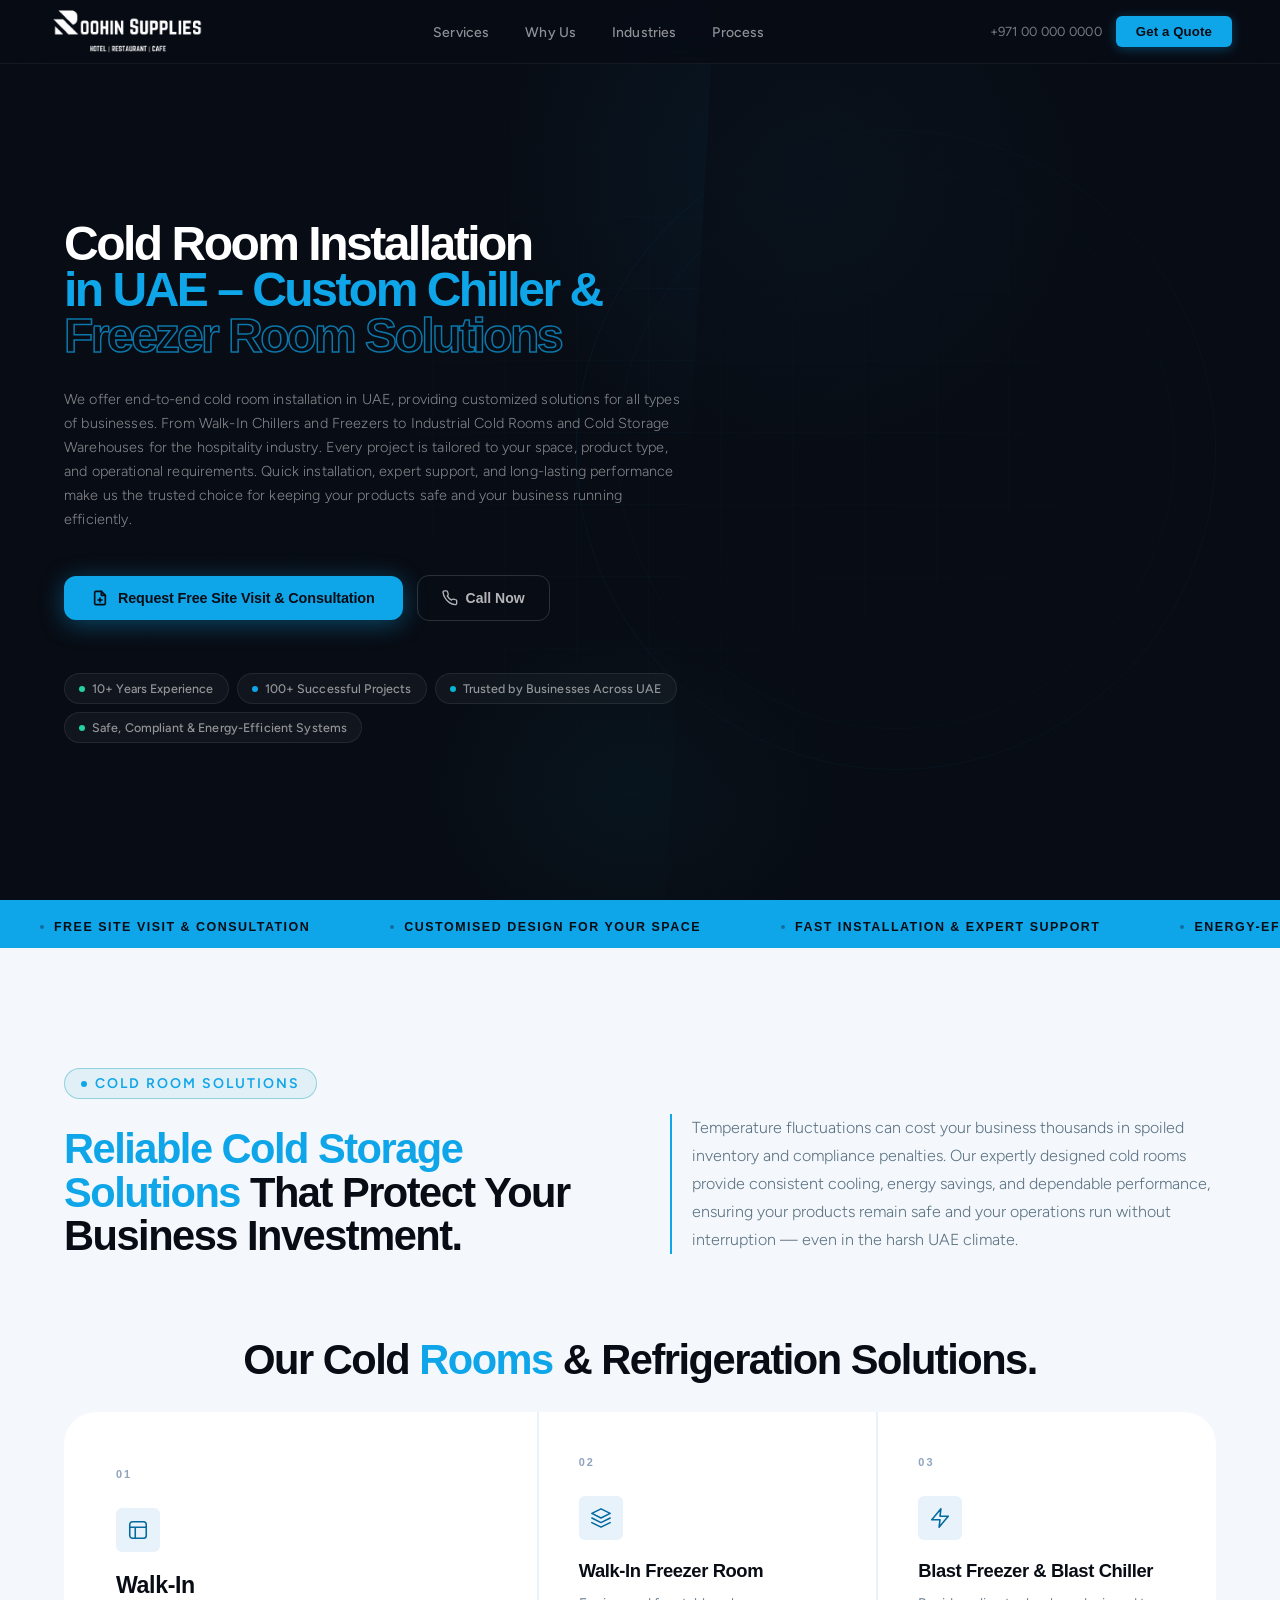
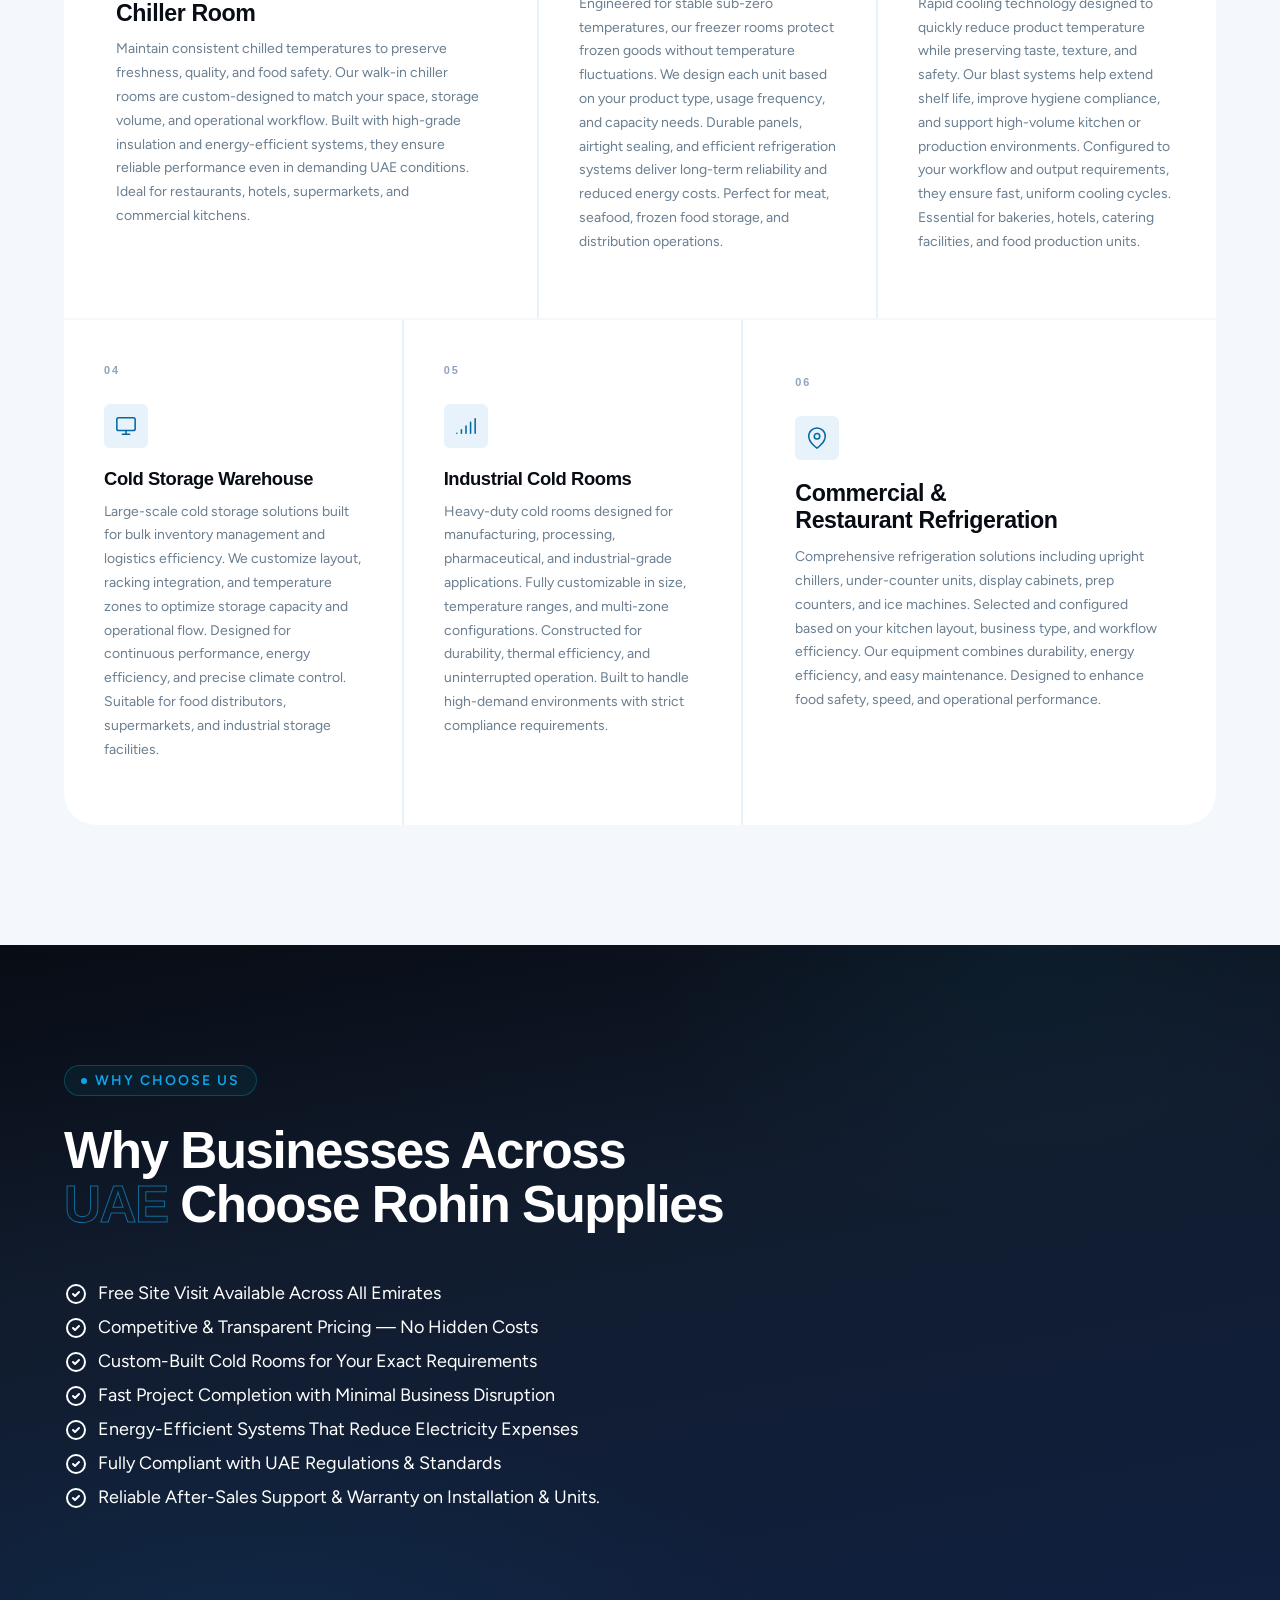
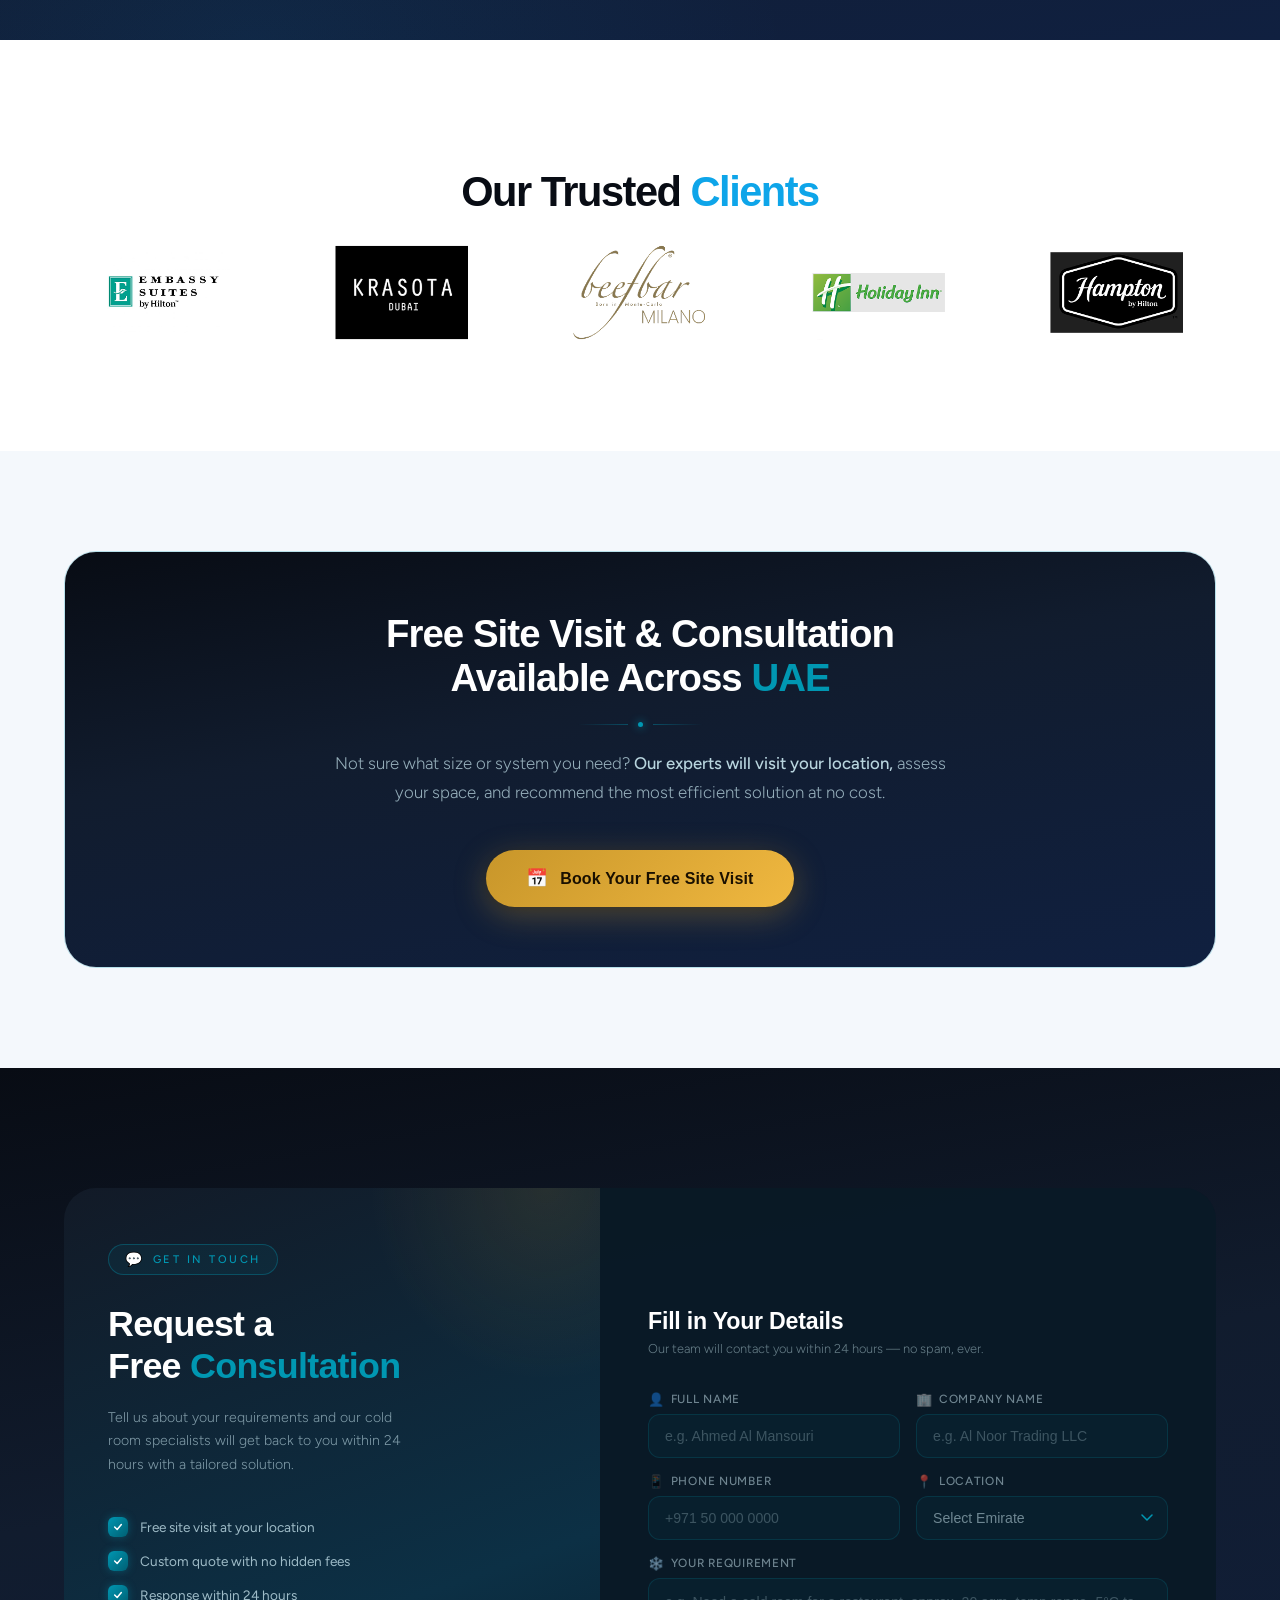
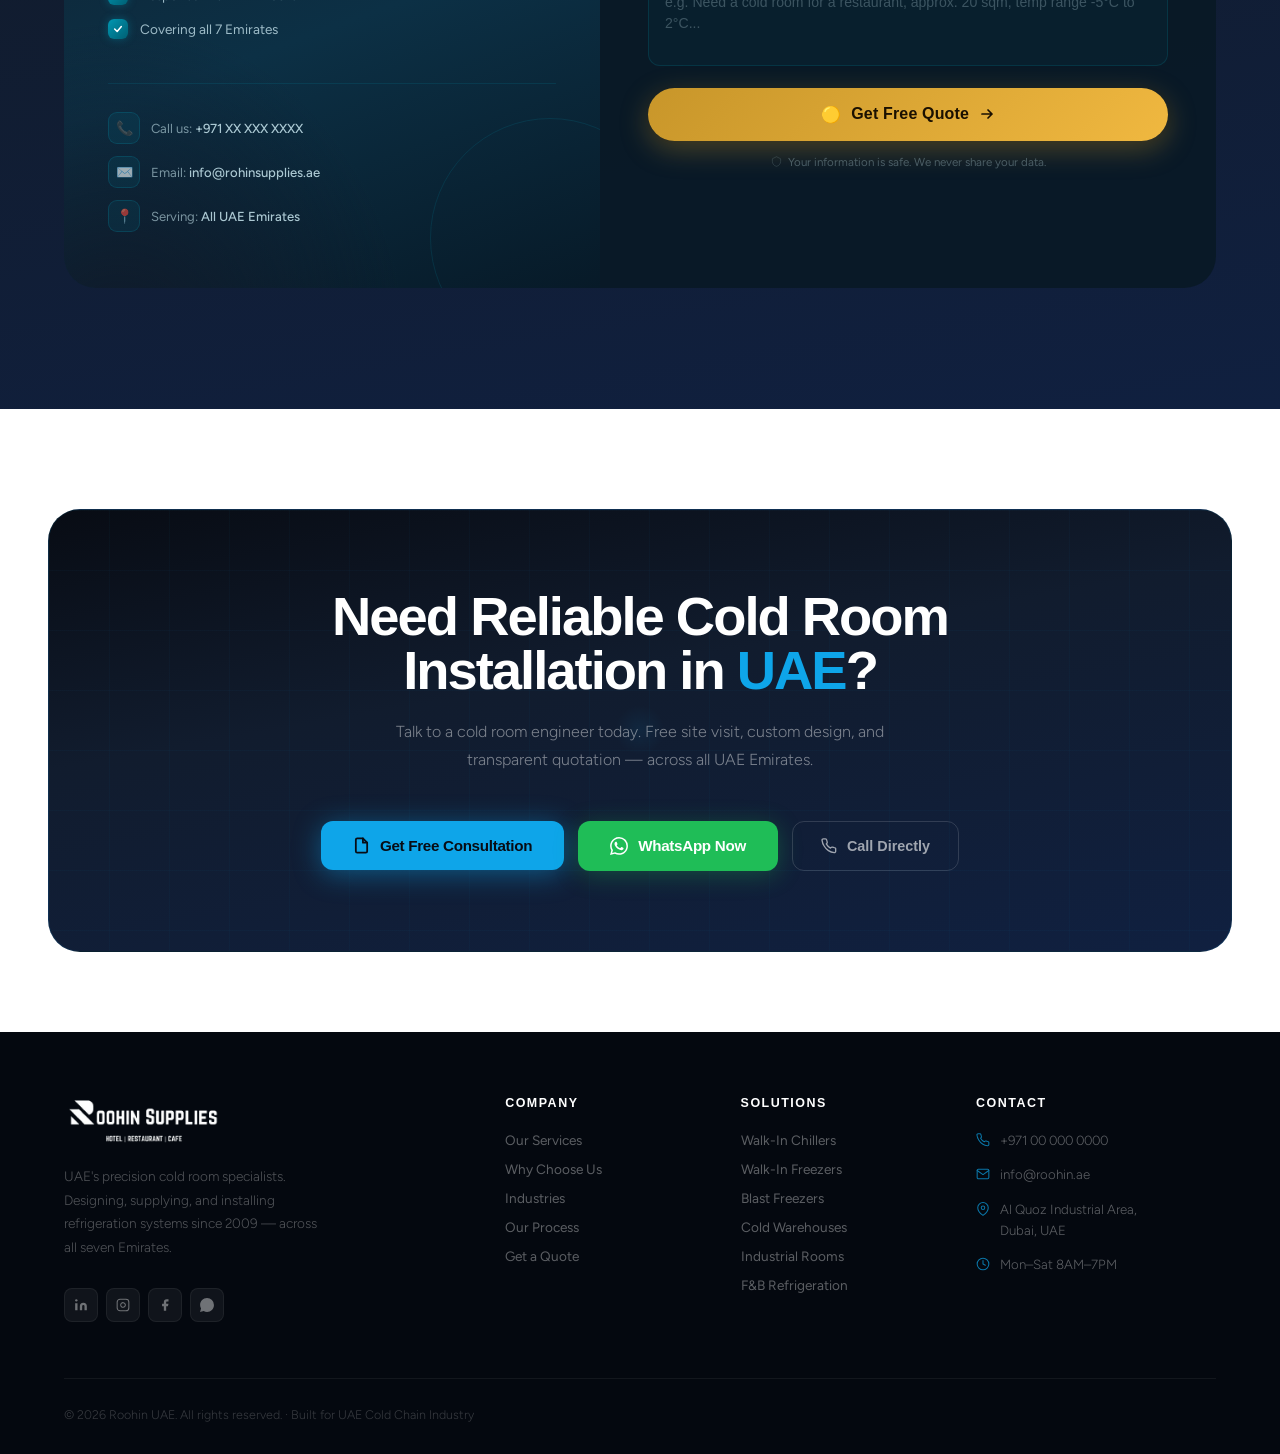
==== coldroom-premium.html @ ea712b4a "first commit" ====
<!DOCTYPE html>
<html lang="en">
<head>
<meta charset="UTF-8">
<meta name="viewport" content="width=device-width, initial-scale=1.0">
<title>Roohin — Cold Room Installation UAE</title>
<link rel="preconnect" href="https://fonts.googleapis.com">
<link rel="preconnect" href="https://fonts.gstatic.com" crossorigin>
<link href="https://fonts.googleapis.com/css2?family=Cabinet+Grotesk:wght@400;500;700;800;900&family=Figtree:ital,wght@0,300;0,400;0,500;0,600;1,300&display=swap" rel="stylesheet">
<!-- swiper -->
<link rel="stylesheet" href="https://cdn.jsdelivr.net/npm/swiper@11/swiper-bundle.min.css"/>
<link rel="stylesheet" href="style.css">
</head>
<body>

<!-- ═══════ NAV ═══════ -->
<nav class="nav">
  <a href="#" class="nav-logo">
    <img src="logo.png" alt="">
  </a>
  <ul class="nav-links">
    <li><a href="#services">Services</a></li>
    <li><a href="#why">Why Us</a></li>
    <li><a href="#industries">Industries</a></li>
    <li><a href="#process">Process</a></li>
  </ul>
  <div class="nav-right">
    <a href="tel:+971000000000" class="nav-tel">+971 00 000 0000</a>
    <a href="#cta" class="nav-btn">Get a Quote</a>
  </div>
</nav>

<!-- ═══════ HERO ═══════ -->
<section class="hero" id="home">
  <div class="hero-bg">
    <div class="hero-bg-grid"></div>
    <div class="hero-bg-glow1"></div>
    <div class="hero-bg-glow2"></div>
    <div class="hero-bg-ring"></div>
  </div>

  <!-- Diagonal image slice -->
  <div class="hero-slice">
    <img src="https://images.unsplash.com/photo-1586528116311-ad8dd3c8310d?w=1200&q=90&fit=crop" alt="Cold Room Interior">
  </div>

  <div class="hero-content">
    <div class="hero-left">

      <h1 class="hero-h1">
       Cold Room Installation <br>
        <span class="line-frost">in UAE – Custom Chiller & </span><br>
        <span class="line-accent">Freezer Room Solutions</span>
      </h1>

      <p class="hero-sub">We offer end-to-end cold room installation in UAE, providing customized solutions for all types of businesses. From Walk-In Chillers and Freezers to Industrial Cold Rooms and Cold Storage Warehouses for the hospitality industry. Every project is tailored to your space, product type, and operational requirements. Quick installation, expert support, and long-lasting performance make us the trusted choice for keeping your products safe and your business running efficiently.</p>

      <div class="hero-ctas">
        <a href="#cta" class="cta-primary">
          <svg viewBox="0 0 24 24" fill="none" stroke="currentColor" stroke-width="2.5" stroke-linecap="round" stroke-linejoin="round"><path d="M14 2H6a2 2 0 0 0-2 2v16a2 2 0 0 0 2 2h12a2 2 0 0 0 2-2V8z"/><polyline points="14 2 14 8 20 8"/><line x1="12" y1="18" x2="12" y2="12"/><line x1="9" y1="15" x2="15" y2="15"/></svg>
          Request Free Site Visit & Consultation
        </a>
        <a href="tel:+971000000000" class="cta-ghost">
          <svg viewBox="0 0 24 24" fill="none" stroke="currentColor" stroke-width="2" stroke-linecap="round" stroke-linejoin="round"><path d="M22 16.92v3a2 2 0 0 1-2.18 2 19.79 19.79 0 0 1-8.63-3.07A19.5 19.5 0 0 1 4.69 12 19.79 19.79 0 0 1 1.6 3.48 2 2 0 0 1 3.55 1.28h3a2 2 0 0 1 2 1.72 12.84 12.84 0 0 0 .7 2.81 2 2 0 0 1-.45 2.11L7.91 8.8a16 16 0 0 0 6.29 6.29l.88-.88a2 2 0 0 1 2.11-.45 12.84 12.84 0 0 0 2.81.7A2 2 0 0 1 22 16.92z"/></svg>
          Call Now
        </a>
      </div>

      <div class="hero-trust">
        <div class="trust-pill"><div class="trust-dot"></div>10+ Years Experience</div>
        <div class="trust-pill"><div class="trust-dot"></div>100+ Successful Projects</div>
        <div class="trust-pill"><div class="trust-dot"></div>Trusted by Businesses Across UAE</div>
        <div class="trust-pill"><div class="trust-dot"></div>Safe, Compliant & Energy-Efficient Systems</div>
      </div>
    </div>
  </div>

</section>

<!-- ═══════ MARQUEE ═══════ -->
<div class="band">
  <div class="band-track">
    <div class="band-item"><span class="band-sep"></span>Free Site Visit & Consultation</div>
    <div class="band-item"><span class="band-sep"></span>Customised Design for Your Space</div>
    <div class="band-item"><span class="band-sep"></span>Fast Installation & Expert Support</div>
    <div class="band-item"><span class="band-sep"></span>Energy-Efficient & UAE Compliant</div>
    <div class="band-item"><span class="band-sep"></span>After Sales Support</div>
    <div class="band-item"><span class="band-sep"></span>UAE Compliant</div>
    <div class="band-item"><span class="band-sep"></span>Dubai Municipality Approved</div>
    <div class="band-item"><span class="band-sep"></span>Walk-In Chiller Rooms</div>
    <div class="band-item"><span class="band-sep"></span>Blast Freezers</div>
    <div class="band-item"><span class="band-sep"></span>Cold Storage Warehouses</div>
    <div class="band-item"><span class="band-sep"></span>Industrial Cold Rooms</div>
    <div class="band-item"><span class="band-sep"></span>Restaurant Refrigeration</div>
  </div>
</div>

<!-- ═══════ SERVICES ═══════ -->
<section class="services-section section" id="services">
  <div class="container">
    <div class="services-header reveal">
      <div class="services-header-left">
        <div class="eyebrow"><div class="eyebrow-dot"></div><span class="eyebrow-text">Cold Room Solutions</span></div>
        <h2 class="services-h2"><span>Reliable Cold Storage<br>Solutions </span>That Protect Your Business Investment.</h2>
      </div>
      <div class="services-header-right">
        <p>Temperature fluctuations can cost your business thousands in spoiled inventory and compliance penalties. Our expertly designed cold rooms provide consistent cooling, energy savings, and dependable performance, ensuring your products remain safe and your operations run without interruption — even in the harsh UAE climate.</p>
      </div>
    </div>

    <!-- Featured row: large + two normal -->
    <h2 class="services-h2 text-center service-section-head"> Our Cold <span>Rooms</span> & Refrigeration Solutions.</h2>
    <div class="services-featured reveal">

      <div class="svc-block large">
        <span class="svc-number">01</span>
        <div class="svc-icon">
          <svg viewBox="0 0 24 24" fill="none" stroke="currentColor" stroke-width="1.7" stroke-linecap="round" stroke-linejoin="round"><rect x="3" y="3" width="18" height="18" rx="3"/><path d="M3 9h18M9 21V9"/></svg>
        </div>
        <h3 class="svc-h3">Walk-In<br>Chiller Room</h3>
        <p class="svc-p">Maintain consistent chilled temperatures to preserve freshness, quality, and food safety. Our walk-in chiller rooms are custom-designed to match your space, storage volume, and operational workflow. Built with high-grade insulation and energy-efficient systems, they ensure reliable performance even in demanding UAE conditions. Ideal for restaurants, hotels, supermarkets, and commercial kitchens.</p>
      </div>

      <div class="svc-block">
        <span class="svc-number">02</span>
        <div class="svc-icon">
          <svg viewBox="0 0 24 24" fill="none" stroke="currentColor" stroke-width="1.7" stroke-linecap="round" stroke-linejoin="round"><path d="M12 2L2 7l10 5 10-5-10-5zM2 17l10 5 10-5M2 12l10 5 10-5"/></svg>
        </div>
        <h3 class="svc-h3">Walk-In Freezer Room</h3>
        <p class="svc-p">Engineered for stable sub-zero temperatures, our freezer rooms protect frozen goods without temperature fluctuations. We design each unit based on your product type, usage frequency, and capacity needs. Durable panels, airtight sealing, and efficient refrigeration systems deliver long-term reliability and reduced energy costs. Perfect for meat, seafood, frozen food storage, and distribution operations.</p>
      </div>

      <div class="svc-block">
        <span class="svc-number">03</span>
        <div class="svc-icon">
          <svg viewBox="0 0 24 24" fill="none" stroke="currentColor" stroke-width="1.7" stroke-linecap="round" stroke-linejoin="round"><path d="M13 2L3 14h9l-1 8 10-12h-9l1-8z"/></svg>
        </div>
        <h3 class="svc-h3">Blast Freezer & Blast Chiller</h3>
        <p class="svc-p">Rapid cooling technology designed to quickly reduce product temperature while preserving taste, texture, and safety. Our blast systems help extend shelf life, improve hygiene compliance, and support high-volume kitchen or production environments. Configured to your workflow and output requirements, they ensure fast, uniform cooling cycles. Essential for bakeries, hotels, catering facilities, and food production units.</p>
      </div>
    </div>

    <!-- Secondary row: two normal + large -->
    <div class="services-secondary reveal reveal-delay-1">

      <div class="svc-block">
        <span class="svc-number">04</span>
        <div class="svc-icon">
          <svg viewBox="0 0 24 24" fill="none" stroke="currentColor" stroke-width="1.7" stroke-linecap="round" stroke-linejoin="round"><rect x="2" y="3" width="20" height="14" rx="2"/><path d="M8 21h8M12 17v4"/></svg>
        </div>
        <h3 class="svc-h3">Cold Storage Warehouse</h3>
        <p class="svc-p">Large-scale cold storage solutions built for bulk inventory management and logistics efficiency. We customize layout, racking integration, and temperature zones to optimize storage capacity and operational flow. Designed for continuous performance, energy efficiency, and precise climate control. Suitable for food distributors, supermarkets, and industrial storage facilities.</p>
      </div>

      <div class="svc-block">
        <span class="svc-number">05</span>
        <div class="svc-icon">
          <svg viewBox="0 0 24 24" fill="none" stroke="currentColor" stroke-width="1.7" stroke-linecap="round" stroke-linejoin="round"><path d="M2 20h.01M7 20v-4M12 20v-8M17 20V8M22 4v16"/></svg>
        </div>
        <h3 class="svc-h3">Industrial Cold Rooms</h3>
        <p class="svc-p">Heavy-duty cold rooms designed for manufacturing, processing, pharmaceutical, and industrial-grade applications. Fully customizable in size, temperature ranges, and multi-zone configurations. Constructed for durability, thermal efficiency, and uninterrupted operation. Built to handle high-demand environments with strict compliance requirements.</p>
      </div>

      <div class="svc-block large">
        <span class="svc-number">06</span>
        <div class="svc-icon">
          <svg viewBox="0 0 24 24" fill="none" stroke="currentColor" stroke-width="1.7" stroke-linecap="round" stroke-linejoin="round"><path d="M21 10c0 7-9 13-9 13s-9-6-9-13a9 9 0 0 1 18 0z"/><circle cx="12" cy="10" r="3"/></svg>
        </div>
        <h3 class="svc-h3">Commercial &<br>Restaurant Refrigeration</h3>
        <p class="svc-p">Comprehensive refrigeration solutions including upright chillers, under-counter units, display cabinets, prep counters, and ice machines. Selected and configured based on your kitchen layout, business type, and workflow efficiency. Our equipment combines durability, energy efficiency, and easy maintenance. Designed to enhance food safety, speed, and operational performance.</p>
      </div>

    </div>
  </div>
</section>


<!-- ═══════ WHY ═══════ -->
<section class="why-section section" id="why">
  <div class="container">
    <div class="why-header reveal">
      <div>
        <div class="eyebrow"><div class="eyebrow-dot"></div><span class="eyebrow-text">Why Choose Us </span></div>
        <h2 class="why-h2">Why Businesses Across <br><em>UAE</em> Choose Rohin Supplies</h2>
      </div>
    </div>
    <div class="why-grid">
      <div>
        <ul class="why-list">
          <li><svg xmlns="http://www.w3.org/2000/svg" width="24" height="24" viewBox="0 0 24 24" fill="none" stroke="currentColor" stroke-width="2" stroke-linecap="round" stroke-linejoin="round" class="icon icon-tabler icons-tabler-outline icon-tabler-circle-check"><path stroke="none" d="M0 0h24v24H0z" fill="none"/><path d="M3 12a9 9 0 1 0 18 0a9 9 0 1 0 -18 0" /><path d="M9 12l2 2l4 -4" /></svg>Free Site Visit Available Across All Emirates</li>
          <li><svg xmlns="http://www.w3.org/2000/svg" width="24" height="24" viewBox="0 0 24 24" fill="none" stroke="currentColor" stroke-width="2" stroke-linecap="round" stroke-linejoin="round" class="icon icon-tabler icons-tabler-outline icon-tabler-circle-check"><path stroke="none" d="M0 0h24v24H0z" fill="none"/><path d="M3 12a9 9 0 1 0 18 0a9 9 0 1 0 -18 0" /><path d="M9 12l2 2l4 -4" /></svg>Competitive & Transparent Pricing — No Hidden Costs</li>
          <li><svg xmlns="http://www.w3.org/2000/svg" width="24" height="24" viewBox="0 0 24 24" fill="none" stroke="currentColor" stroke-width="2" stroke-linecap="round" stroke-linejoin="round" class="icon icon-tabler icons-tabler-outline icon-tabler-circle-check"><path stroke="none" d="M0 0h24v24H0z" fill="none"/><path d="M3 12a9 9 0 1 0 18 0a9 9 0 1 0 -18 0" /><path d="M9 12l2 2l4 -4" /></svg>Custom-Built Cold Rooms for Your Exact Requirements</li>
          <li><svg xmlns="http://www.w3.org/2000/svg" width="24" height="24" viewBox="0 0 24 24" fill="none" stroke="currentColor" stroke-width="2" stroke-linecap="round" stroke-linejoin="round" class="icon icon-tabler icons-tabler-outline icon-tabler-circle-check"><path stroke="none" d="M0 0h24v24H0z" fill="none"/><path d="M3 12a9 9 0 1 0 18 0a9 9 0 1 0 -18 0" /><path d="M9 12l2 2l4 -4" /></svg>Fast Project Completion with Minimal Business Disruption</li>
          <li><svg xmlns="http://www.w3.org/2000/svg" width="24" height="24" viewBox="0 0 24 24" fill="none" stroke="currentColor" stroke-width="2" stroke-linecap="round" stroke-linejoin="round" class="icon icon-tabler icons-tabler-outline icon-tabler-circle-check"><path stroke="none" d="M0 0h24v24H0z" fill="none"/><path d="M3 12a9 9 0 1 0 18 0a9 9 0 1 0 -18 0" /><path d="M9 12l2 2l4 -4" /></svg>Energy-Efficient Systems That Reduce Electricity Expenses</li>
          <li><svg xmlns="http://www.w3.org/2000/svg" width="24" height="24" viewBox="0 0 24 24" fill="none" stroke="currentColor" stroke-width="2" stroke-linecap="round" stroke-linejoin="round" class="icon icon-tabler icons-tabler-outline icon-tabler-circle-check"><path stroke="none" d="M0 0h24v24H0z" fill="none"/><path d="M3 12a9 9 0 1 0 18 0a9 9 0 1 0 -18 0" /><path d="M9 12l2 2l4 -4" /></svg>Fully Compliant with UAE Regulations & Standards</li>
          <li><svg xmlns="http://www.w3.org/2000/svg" width="24" height="24" viewBox="0 0 24 24" fill="none" stroke="currentColor" stroke-width="2" stroke-linecap="round" stroke-linejoin="round" class="icon icon-tabler icons-tabler-outline icon-tabler-circle-check"><path stroke="none" d="M0 0h24v24H0z" fill="none"/><path d="M3 12a9 9 0 1 0 18 0a9 9 0 1 0 -18 0" /><path d="M9 12l2 2l4 -4" /></svg>Reliable After-Sales Support & Warranty on Installation & Units.</li>
        </ul>
      </div>
    </div>
  </div>
</section>

<!-- client slider -->
  <section class="client-slider-section">
    <div class="container">
      <div class="roohin-clients__container">
        <h2 class="services-h2 text-center service-section-head" style="margin-bottom: 20px;">Our Trusted <span>Clients</span></h2>
        <div class="swiper roohin-clients__slider">
          <div class="swiper-wrapper roohin-clients__wrapper">
            <div class="swiper-slide roohin-clients__slide">
              <img src="client logo/logo-21.png" alt="Client 1">
            </div>
            <div class="swiper-slide roohin-clients__slide">
              <img src="client logo/logo-22.png" alt="Client 3">
            </div>
            <div class="swiper-slide roohin-clients__slide">
              <img src="client logo/logo-23.png" alt="Client 4">
            </div>
            <div class="swiper-slide roohin-clients__slide">
              <img src="client logo/logo-24.png" alt="Client 5">
            </div>
            <div class="swiper-slide roohin-clients__slide">
              <img src="client logo/logo-25.png" alt="Client 5">
            </div>
            <div class="swiper-slide roohin-clients__slide">
              <img src="client logo/logo-26.png" alt="Client 5">
            </div>
            <div class="swiper-slide roohin-clients__slide">
              <img src="client logo/logo-27.png" alt="Client 5">
            </div>
            <div class="swiper-slide roohin-clients__slide">
              <img src="client logo/logo-29.png" alt="Client 5">
            </div>
            <div class="swiper-slide roohin-clients__slide">
              <img src="client logo/logo-30.png" alt="Client 5">
            </div>
            <div class="swiper-slide roohin-clients__slide">
              <img src="client logo/logo-31.png" alt="Client 5">
            </div>
            <div class="swiper-slide roohin-clients__slide">
              <img src="client logo/logo-32.png" alt="Client 5">
            </div>
            <div class="swiper-slide roohin-clients__slide">
              <img src="client logo/logo-33.png" alt="Client 5">
            </div>
            <div class="swiper-slide roohin-clients__slide">
              <img src="client logo/logo-34.png" alt="Client 5">
            </div>
            <div class="swiper-slide roohin-clients__slide">
              <img src="client logo/logo-35.png" alt="Client 2">
            </div>
            <div class="swiper-slide roohin-clients__slide">
              <img src="client logo/logo-36.png" alt="Client 5">
            </div>
          </div>
        </div>
      </div>
    </div>
  </section>

<section class="cta-section-two">
  <div class="container">
    <div class="cta-card">
      <!-- Backgrounds & decorations -->
      <div class="card-bg-cta"></div>
      <div class="ring"></div>
      <div class="ring2"></div>
      <!-- Floating particles -->
      <div class="particles">
        <div class="p"></div><div class="p"></div><div class="p"></div>
        <div class="p"></div><div class="p"></div><div class="p"></div>
        <div class="p"></div><div class="p"></div><div class="p"></div>
        <div class="p"></div>
      </div>

      <!-- Content -->
      <div class="card-inner">

        <h2 class="headline">
          Free Site Visit &amp; Consultation<br>
          Available Across <em>UAE</em>
        </h2>

        <div class="dot-row"><span></span></div>

        <p class="body-copy">
          Not sure what size or system you need? 
          <strong>Our experts will visit your location,</strong>
          assess your space, and recommend the most efficient solution at no cost.
        </p>

        <a href="#" class="cta-btn">
          <span class="btn-icon">📅</span>
          Book Your Free Site Visit
        </a>
      </div>
    </div>
  </div>
</section>

<!-- lead form section -->
<section class="lead-form-section">
  <div class="container">
      <div class="form-card">

    <!-- LEFT: Info panel -->
    <div class="info-panel">
      <div class="info-top">
        <div class="eyebrow"><span>💬</span> Get in Touch</div>
        <h2 class="info-headline">Request a<br>Free <em>Consultation</em></h2>
        <p class="info-sub">Tell us about your requirements and our cold room specialists will get back to you within 24 hours with a tailored solution.</p>

        <div class="checklist">
          <div class="check-item">
            <div class="check-dot"><svg viewBox="0 0 12 12" fill="none"><polyline points="2,6 5,9 10,3" stroke="white" stroke-width="1.8" stroke-linecap="round" stroke-linejoin="round"/></svg></div>
            Free site visit at your location
          </div>
          <div class="check-item">
            <div class="check-dot"><svg viewBox="0 0 12 12" fill="none"><polyline points="2,6 5,9 10,3" stroke="white" stroke-width="1.8" stroke-linecap="round" stroke-linejoin="round"/></svg></div>
            Custom quote with no hidden fees
          </div>
          <div class="check-item">
            <div class="check-dot"><svg viewBox="0 0 12 12" fill="none"><polyline points="2,6 5,9 10,3" stroke="white" stroke-width="1.8" stroke-linecap="round" stroke-linejoin="round"/></svg></div>
            Response within 24 hours
          </div>
          <div class="check-item">
            <div class="check-dot"><svg viewBox="0 0 12 12" fill="none"><polyline points="2,6 5,9 10,3" stroke="white" stroke-width="1.8" stroke-linecap="round" stroke-linejoin="round"/></svg></div>
            Covering all 7 Emirates
          </div>
        </div>
      </div>

      <div class="info-bottom">
        <div class="contact-row">
          <div class="contact-icon">📞</div>
          <span>Call us: <span class="contact-val">+971 XX XXX XXXX</span></span>
        </div>
        <div class="contact-row">
          <div class="contact-icon">✉️</div>
          <span>Email: <span class="contact-val">info@rohinsupplies.ae</span></span>
        </div>
        <div class="contact-row">
          <div class="contact-icon">📍</div>
          <span>Serving: <span class="contact-val">All UAE Emirates</span></span>
        </div>
      </div>
    </div>

    <!-- RIGHT: Form panel -->
    <div class="form-panel">
      <div class="form-title">Fill in Your Details</div>
      <div class="form-sub">Our team will contact you within 24 hours — no spam, ever.</div>

      <div class="fields">

        <div class="field-row">
          <div class="field">
            <label><span>👤</span> Full Name</label>
            <input type="text" placeholder="e.g. Ahmed Al Mansouri" />
          </div>
          <div class="field">
            <label><span>🏢</span> Company Name</label>
            <input type="text" placeholder="e.g. Al Noor Trading LLC" />
          </div>
        </div>

        <div class="field-row">
          <div class="field">
            <label><span>📱</span> Phone Number</label>
            <input type="tel" placeholder="+971 50 000 0000" />
          </div>
          <div class="field">
            <label><span>📍</span> Location</label>
            <select>
              <option value="" disabled selected>Select Emirate</option>
              <option>Dubai</option>
              <option>Abu Dhabi</option>
              <option>Sharjah</option>
              <option>Ajman</option>
              <option>Ras Al Khaimah</option>
              <option>Fujairah</option>
              <option>Umm Al Quwain</option>
            </select>
          </div>
        </div>

        <div class="field">
          <label><span>❄️</span> Your Requirement</label>
          <textarea placeholder="e.g. Need a cold room for a restaurant, approx. 20 sqm, temp range -5°C to 2°C..."></textarea>
        </div>

        <button class="submit-btn">
          <span>🟡</span>
          Get Free Quote
          <svg class="btn-arrow" viewBox="0 0 16 16" fill="none" width="16" height="16"><path d="M3 8h10M9 4l4 4-4 4" stroke="currentColor" stroke-width="1.7" stroke-linecap="round" stroke-linejoin="round"/></svg>
        </button>

      </div>

      <div class="privacy">
        <svg viewBox="0 0 16 16" fill="none"><path d="M8 1L2 4v4c0 3.3 2.5 6.4 6 7 3.5-.6 6-3.7 6-7V4L8 1z" stroke="currentColor" stroke-width="1.3" stroke-linejoin="round"/></svg>
        Your information is safe. We never share your data.
      </div>

    </div>
  </div>
  </div>
</section>


<!-- ═══════ CTA ═══════ -->
<div class="cta-section" id="cta">
  <div class="cta-inner-wrap">
    <div class="cta-glow"></div>
    <div class="cta-content">
      <h2 class="cta-h2">Need Reliable Cold Room<br>Installation in <em>UAE</em>?</h2>
      <p class="cta-sub">Talk to a cold room engineer today. Free site visit, custom design, and transparent quotation — across all UAE Emirates.</p>
      <div class="cta-btns-row">
        <a href="#" class="cta-btn-main">
          <svg viewBox="0 0 24 24" fill="none" stroke="currentColor" stroke-width="2.5" stroke-linecap="round" stroke-linejoin="round"><path d="M14 2H6a2 2 0 0 0-2 2v16a2 2 0 0 0 2 2h12a2 2 0 0 0 2-2V8z"/><polyline points="14 2 14 8 20 8"/></svg>
          Get Free Consultation
        </a>
        <a href="https://wa.me/971000000000" class="cta-btn-wa" target="_blank">
          <svg viewBox="0 0 24 24" fill="currentColor"><path d="M17.472 14.382c-.297-.149-1.758-.867-2.03-.967-.273-.099-.471-.148-.67.15-.197.297-.767.966-.94 1.164-.173.199-.347.223-.644.075-.297-.15-1.255-.463-2.39-1.475-.883-.788-1.48-1.761-1.653-2.059-.173-.297-.018-.458.13-.606.134-.133.298-.347.446-.52.149-.174.198-.298.298-.497.099-.198.05-.371-.025-.52-.075-.149-.669-1.612-.916-2.207-.242-.579-.487-.5-.669-.51-.173-.008-.371-.01-.57-.01-.198 0-.52.074-.792.372-.272.297-1.04 1.016-1.04 2.479 0 1.462 1.065 2.875 1.213 3.074.149.198 2.096 3.2 5.077 4.487.709.306 1.262.489 1.694.625.712.227 1.36.195 1.871.118.571-.085 1.758-.719 2.006-1.413.248-.694.248-1.289.173-1.413-.074-.124-.272-.198-.57-.347m-5.421 7.403h-.004a9.87 9.87 0 0 1-5.031-1.378l-.361-.214-3.741.982.998-3.648-.235-.374a9.86 9.86 0 0 1-1.51-5.26c.001-5.45 4.436-9.884 9.888-9.884 2.64 0 5.122 1.03 6.988 2.898a9.825 9.825 0 0 1 2.893 6.994c-.003 5.45-4.437 9.884-9.885 9.884m8.413-18.297A11.815 11.815 0 0 0 12.05 0C5.495 0 .16 5.335.157 11.892c0 2.096.547 4.142 1.588 5.945L.057 24l6.305-1.654a11.882 11.882 0 0 0 5.683 1.448h.005c6.554 0 11.89-5.335 11.893-11.893a11.821 11.821 0 0 0-3.48-8.413Z"/></svg>
          WhatsApp Now
        </a>
        <a href="tel:+971000000000" class="cta-btn-outline">
          <svg viewBox="0 0 24 24" fill="none" stroke="currentColor" stroke-width="2" stroke-linecap="round" stroke-linejoin="round"><path d="M22 16.92v3a2 2 0 0 1-2.18 2 19.79 19.79 0 0 1-8.63-3.07A19.5 19.5 0 0 1 4.69 12 19.79 19.79 0 0 1 1.6 3.48 2 2 0 0 1 3.55 1.28h3a2 2 0 0 1 2 1.72 12.84 12.84 0 0 0 .7 2.81 2 2 0 0 1-.45 2.11L7.91 8.8a16 16 0 0 0 6.29 6.29l.88-.88a2 2 0 0 1 2.11-.45 12.84 12.84 0 0 0 2.81.7A2 2 0 0 1 22 16.92z"/></svg>
          Call Directly
        </a>
      </div>
    </div>
  </div>
</div>

<!-- ═══════ FOOTER ═══════ -->
<footer>
  <div class="container">
    <div class="footer-grid">
      <div class="footer-brand">
        <a href="#" class="footer-logo-wrap">
          <img src="logo.png" alt="">
        </a>
        <p>UAE's precision cold room specialists. Designing, supplying, and installing refrigeration systems since 2009 — across all seven Emirates.</p>
        <div class="footer-socials">
          <a href="#" class="soc-btn" aria-label="LinkedIn">
            <svg viewBox="0 0 24 24" fill="currentColor"><path d="M16 8a6 6 0 0 1 6 6v7h-4v-7a2 2 0 0 0-2-2 2 2 0 0 0-2 2v7h-4v-7a6 6 0 0 1 6-6zM2 9h4v12H2z"/><circle cx="4" cy="4" r="2"/></svg>
          </a>
          <a href="#" class="soc-btn" aria-label="Instagram">
            <svg viewBox="0 0 24 24" fill="none" stroke="currentColor" stroke-width="1.8"><rect x="2" y="2" width="20" height="20" rx="5"/><path d="M16 11.37A4 4 0 1 1 12.63 8 4 4 0 0 1 16 11.37z"/><line x1="17.5" y1="6.5" x2="17.51" y2="6.5"/></svg>
          </a>
          <a href="#" class="soc-btn" aria-label="Facebook">
            <svg viewBox="0 0 24 24" fill="currentColor"><path d="M18 2h-3a5 5 0 0 0-5 5v3H7v4h3v8h4v-8h3l1-4h-4V7a1 1 0 0 1 1-1h3z"/></svg>
          </a>
          <a href="https://wa.me/971000000000" class="soc-btn" aria-label="WhatsApp">
            <svg viewBox="0 0 24 24" fill="currentColor"><path d="M17.472 14.382c-.297-.149-1.758-.867-2.03-.967-.273-.099-.471-.148-.67.15-.197.297-.767.966-.94 1.164-.173.199-.347.223-.644.075-.297-.15-1.255-.463-2.39-1.475-.883-.788-1.48-1.761-1.653-2.059-.173-.297-.018-.458.13-.606.134-.133.298-.347.446-.52.149-.174.198-.298.298-.497.099-.198.05-.371-.025-.52-.075-.149-.669-1.612-.916-2.207-.242-.579-.487-.5-.669-.51C7.372 9.25 7.174 9.25 6.976 9.25c-.198 0-.52.074-.792.372-.272.297-1.04 1.016-1.04 2.479 0 1.462 1.065 2.875 1.213 3.074.149.198 2.096 3.2 5.077 4.487.709.306 1.262.489 1.694.625.712.227 1.36.195 1.871.118.571-.085 1.758-.719 2.006-1.413.248-.694.248-1.289.173-1.413-.074-.124-.272-.198-.57-.347M12.05 0C5.495 0 .16 5.335.157 11.892c0 2.096.547 4.142 1.588 5.945L.057 24l6.305-1.654a11.882 11.882 0 0 0 5.683 1.448h.005c6.554 0 11.89-5.335 11.893-11.893a11.821 11.821 0 0 0-3.48-8.413A11.815 11.815 0 0 0 12.05 0z"/></svg>
          </a>
        </div>
      </div>

      <div class="footer-col">
        <h5>Company</h5>
        <ul class="footer-links">
          <li><a href="#services">Our Services</a></li>
          <li><a href="#why">Why Choose Us</a></li>
          <li><a href="#industries">Industries</a></li>
          <li><a href="#process">Our Process</a></li>
          <li><a href="#cta">Get a Quote</a></li>
        </ul>
      </div>

      <div class="footer-col">
        <h5>Solutions</h5>
        <ul class="footer-links">
          <li><a href="#services">Walk-In Chillers</a></li>
          <li><a href="#services">Walk-In Freezers</a></li>
          <li><a href="#services">Blast Freezers</a></li>
          <li><a href="#services">Cold Warehouses</a></li>
          <li><a href="#services">Industrial Rooms</a></li>
          <li><a href="#services">F&B Refrigeration</a></li>
        </ul>
      </div>

      <div class="footer-col">
        <h5>Contact</h5>
        <div class="footer-contact-row">
          <svg viewBox="0 0 24 24" fill="none" stroke="currentColor" stroke-width="1.8" stroke-linecap="round" stroke-linejoin="round"><path d="M22 16.92v3a2 2 0 0 1-2.18 2 19.79 19.79 0 0 1-8.63-3.07A19.5 19.5 0 0 1 4.69 12 19.79 19.79 0 0 1 1.6 3.48 2 2 0 0 1 3.55 1.28h3a2 2 0 0 1 2 1.72 12.84 12.84 0 0 0 .7 2.81 2 2 0 0 1-.45 2.11L7.91 8.8a16 16 0 0 0 6.29 6.29l.88-.88a2 2 0 0 1 2.11-.45 12.84 12.84 0 0 0 2.81.7A2 2 0 0 1 22 16.92z"/></svg>
          <span><a href="tel:+971000000000">+971 00 000 0000</a></span>
        </div>
        <div class="footer-contact-row">
          <svg viewBox="0 0 24 24" fill="none" stroke="currentColor" stroke-width="1.8" stroke-linecap="round" stroke-linejoin="round"><path d="M4 4h16c1.1 0 2 .9 2 2v12c0 1.1-.9 2-2 2H4c-1.1 0-2-.9-2-2V6c0-1.1.9-2 2-2z"/><polyline points="22,6 12,13 2,6"/></svg>
          <span><a href="#">info@roohin.ae</a></span>
        </div>
        <div class="footer-contact-row">
          <svg viewBox="0 0 24 24" fill="none" stroke="currentColor" stroke-width="1.8" stroke-linecap="round" stroke-linejoin="round"><path d="M21 10c0 7-9 13-9 13s-9-6-9-13a9 9 0 0 1 18 0z"/><circle cx="12" cy="10" r="3"/></svg>
          <span>Al Quoz Industrial Area,<br>Dubai, UAE</span>
        </div>
        <div class="footer-contact-row">
          <svg viewBox="0 0 24 24" fill="none" stroke="currentColor" stroke-width="1.8" stroke-linecap="round" stroke-linejoin="round"><circle cx="12" cy="12" r="10"/><polyline points="12 6 12 12 16 14"/></svg>
          <span>Mon–Sat 8AM–7PM</span>
        </div>
      </div>
    </div>

    <div class="footer-bottom">
      <span class="footer-copy">© 2026 Roohin UAE. All rights reserved. · Built for <a href="#">UAE Cold Chain Industry</a></span>
    </div>
  </div>
</footer>
<!-- swiper -->
<script src="https://cdn.jsdelivr.net/npm/swiper@11/swiper-bundle.min.js"></script>
<script src="client-slider.js"></script>
<script>
  /* Scroll reveal */
  const revealObserver = new IntersectionObserver((entries) => {
    entries.forEach(entry => {
      if (entry.isIntersecting) {
        entry.target.classList.add('visible');
        revealObserver.unobserve(entry.target);
      }
    });
  }, { threshold: 0.08, rootMargin: '0px 0px -30px 0px' });

  document.querySelectorAll('.reveal').forEach(el => revealObserver.observe(el));

  /* Smooth scroll */
  document.querySelectorAll('a[href^="#"]').forEach(a => {
    a.addEventListener('click', e => {
      const target = document.querySelector(a.getAttribute('href'));
      if (target) { e.preventDefault(); target.scrollIntoView({ behavior: 'smooth' }); }
    });
  });

  /* Nav background on scroll */
  const nav = document.querySelector('.nav');
  window.addEventListener('scroll', () => {
    nav.style.background = window.scrollY > 60 
      ? 'rgba(4,8,15,0.97)' 
      : 'rgba(8,12,20,0.82)';
  });

  /* Parallax subtle on hero */
  window.addEventListener('scroll', () => {
    const y = window.scrollY;
    const slice = document.querySelector('.hero-slice');
    if (slice) slice.style.transform = `translateY(${y * 0.15}px)`;
  });
</script>
</body>
</html>
---- style.css ----
/* ═══════════════════════════════════════════
   FOUNDATION
═══════════════════════════════════════════ */
*,
*::before,
*::after {
    box-sizing: border-box;
    margin: 0;
    padding: 0;
}

:root {
    /* Core palette */
    --ink: #080c14;
    --ink-80: #0d1421;
    --ink-60: #111c2e;
    --ink-40: #1a2a42;
    --slate: #2a3f5f;
    --mist: #8fa3be;
    --cloud: #c8d6e8;
    --white: #f4f8fc;
    --pure: #ffffff;
    --ice: #e8f2fb;

    /* Accent */
    --frost: #0ea5e9;
    /* bright sky blue */
    --frost-dim: #0369a1;
    --cryo: #06b6d4;
    /* cyan-teal */
    --signal: #22d3a0;
    /* green-teal for trust */


    --signal-dk: #059669;
    --deep: #0D2B3E;
    --arctic: #0097B2;
    --gold: #C8962A;
    --gold-light: #F0B840;


    /* Type */
    --f-display: 'Cabinet Grotesk', sans-serif;
    --f-body: 'Figtree', sans-serif;

    /* Radii */
    --r-sm: 6px;
    --r-md: 12px;
    --r-lg: 20px;
    --r-xl: 32px;

    /* Shadows */
    --s-glow: 0 0 40px rgba(14, 165, 233, 0.12);
    --s-card: 0 1px 2px rgba(0, 0, 0, 0.04), 0 8px 32px rgba(8, 12, 20, 0.08);
    --s-float: 0 24px 64px rgba(8, 12, 20, 0.18);
    --s-deep: 0 40px 100px rgba(8, 12, 20, 0.28);
}

html {
    scroll-behavior: smooth;
}

body {
    font-family: var(--f-body);
    background: var(--pure);
    color: var(--ink);
    overflow-x: hidden;
    -webkit-font-smoothing: antialiased;
}

/* ═══════════════════════════════════════════
   NAV — ULTRA MINIMAL
═══════════════════════════════════════════ */
.nav {
    position: fixed;
    top: 0;
    left: 0;
    right: 0;
    z-index: 200;
    padding: 0 48px;
    height: 64px;
    display: flex;
    align-items: center;
    justify-content: space-between;
    background: rgba(8, 12, 20, 0.82);
    backdrop-filter: blur(20px) saturate(1.4);
    border-bottom: 1px solid rgba(255, 255, 255, 0.06);
    transition: all 0.3s;
}

.nav-logo {
    display: flex;
    align-items: center;
    gap: 10px;
    text-decoration: none;
}

.nav-logo img{
    max-width: 160px;
}
.nav-wordmark {
    font-family: var(--f-display);
    font-weight: 800;
    font-size: 1.05rem;
    letter-spacing: -0.3px;
    color: var(--pure);
}

.nav-wordmark em {
    font-style: normal;
    color: var(--frost);
}

.nav-links {
    display: flex;
    align-items: center;
    gap: 36px;
    list-style: none;
}

.nav-links a {
    font-size: 0.875rem;
    font-weight: 500;
    color: rgba(255, 255, 255, 0.55);
    text-decoration: none;
    letter-spacing: 0.01em;
    transition: color 0.2s;
}

.nav-links a:hover {
    color: var(--pure);
}

.nav-right {
    display: flex;
    align-items: center;
    gap: 14px;
}

.nav-tel {
    font-size: 0.82rem;
    color: rgba(255, 255, 255, 0.45);
    text-decoration: none;
    letter-spacing: 0.02em;
    transition: color 0.2s;
}

.nav-tel:hover {
    color: var(--signal);
}

.nav-btn {
    background: var(--frost);
    color: var(--ink);
    font-family: var(--f-display);
    font-weight: 700;
    font-size: 0.825rem;
    padding: 8px 20px;
    border-radius: var(--r-sm);
    text-decoration: none;
    letter-spacing: 0.01em;
    transition: all 0.2s;
    box-shadow: 0 2px 12px rgba(14, 165, 233, 0.35);
}

.nav-btn:hover {
    background: var(--cryo);
    transform: translateY(-1px);
    box-shadow: 0 4px 20px rgba(14, 165, 233, 0.5);
}

/* ═══════════════════════════════════════════
   HERO — ASYMMETRIC CINEMATIC
═══════════════════════════════════════════ */
.hero {
    min-height: 100vh;
    background: var(--ink);
    position: relative;
    overflow: hidden;
    display: flex;
    align-items: stretch;
    padding-top: 64px;
}

/* Abstract BG geometry */
.hero-bg {
    position: absolute;
    inset: 0;
    pointer-events: none;
}

.hero-bg-grid {
    position: absolute;
    inset: 0;
    background-image:
        linear-gradient(rgba(14, 165, 233, 0.04) 1px, transparent 1px),
        linear-gradient(90deg, rgba(14, 165, 233, 0.04) 1px, transparent 1px);
    background-size: 72px 72px;
    mask-image: radial-gradient(ellipse 80% 80% at 60% 50%, black 0%, transparent 70%);
}

.hero-bg-glow1 {
    position: absolute;
    top: -20%;
    right: 10%;
    width: 700px;
    height: 700px;
    background: radial-gradient(ellipse, rgba(14, 165, 233, 0.08) 0%, transparent 65%);
    border-radius: 50%;
}

.hero-bg-glow2 {
    position: absolute;
    bottom: -10%;
    left: 30%;
    width: 500px;
    height: 400px;
    background: radial-gradient(ellipse, rgba(6, 182, 212, 0.05) 0%, transparent 65%);
}

.hero-bg-ring {
    position: absolute;
    top: 50%;
    right: 5%;
    transform: translateY(-50%);
    width: 640px;
    height: 640px;
    border: 1px solid rgba(14, 165, 233, 0.06);
    border-radius: 50%;
}

.hero-bg-ring::before {
    content: '';
    position: absolute;
    inset: 40px;
    border: 1px solid rgba(14, 165, 233, 0.04);
    border-radius: 50%;
}

/* diagonal slice */
.hero-slice {
    position: absolute;
    top: 0;
    right: 0;
    bottom: 0;
    width: 48%;
    clip-path: polygon(8% 0%, 100% 0%, 100% 100%, 0% 100%);
    overflow: hidden;
}

.hero-slice::after {
    content: '';
    position: absolute;
    inset: 0;
    background: linear-gradient(135deg, rgba(8, 12, 20, 0.7) 0%, rgba(8, 12, 20, 0.25) 60%, transparent 100%);
    z-index: 1;
}

.hero-slice img {
    width: 100%;
    height: 100%;
    object-fit: cover;
    object-position: center;
    filter: brightness(0.6) saturate(0.9) contrast(1.05);
}

/* Hero content */
.hero-content {
    position: relative;
    z-index: 10;
    display: flex;
    align-items: center;
    max-width: 1320px;
    margin: 0 auto;
    padding: 80px 64px 80px;
    width: 100%;
    min-height: calc(100vh - 64px);
}

.hero-left {
    max-width: 620px;
}

.hero-eyebrow {
    display: inline-flex;
    align-items: center;
    gap: 10px;
    margin-bottom: 32px;
}

.hero-eyebrow-line {
    width: 28px;
    height: 1px;
    background: var(--frost);
}

.hero-eyebrow-text {
    font-size: 0.72rem;
    font-weight: 600;
    letter-spacing: 2.5px;
    text-transform: uppercase;
    color: var(--frost);
}

.hero-h1 {
    font-family: var(--f-display);
    font-weight: 900;
    font-size: clamp(1rem, 5.5vw, 3rem);
    line-height: 0.96;
    letter-spacing: -2.5px;
    color: var(--pure);
    margin-bottom: 28px;
}

.hero-h1 .line-accent {
    color: transparent;
    -webkit-text-stroke: 1.5px rgba(14, 165, 233, 0.7);
}

.hero-h1 .line-frost {
    color: var(--frost);
}

.hero-sub {
    font-size: .9rem;
    font-weight: 300;
    line-height: 1.5rem;
    color: rgba(255, 255, 255, 0.5);
    margin-bottom: 44px;
    letter-spacing: 0.01em;
}

.hero-ctas {
    display: flex;
    align-items: center;
    gap: 14px;
    margin-bottom: 52px;
}

.cta-primary {
    display: inline-flex;
    align-items: center;
    gap: 10px;
    background: var(--frost);
    color: var(--ink);
    font-family: var(--f-display);
    font-weight: 700;
    font-size: 0.9rem;
    padding: 14px 28px;
    border-radius: var(--r-md);
    text-decoration: none;
    letter-spacing: -0.01em;
    transition: all 0.25s;
    box-shadow: 0 4px 24px rgba(14, 165, 233, 0.4), 0 1px 2px rgba(0, 0, 0, 0.2);
    white-space: nowrap;
}

.cta-primary:hover {
    background: var(--cryo);
    transform: translateY(-2px);
    box-shadow: 0 8px 32px rgba(14, 165, 233, 0.55);
}

.cta-primary svg {
    width: 16px;
    height: 16px;
    flex-shrink: 0;
}

.cta-ghost {
    display: inline-flex;
    align-items: center;
    gap: 8px;
    background: transparent;
    color: rgba(255, 255, 255, 0.7);
    font-family: var(--f-display);
    font-weight: 600;
    font-size: 0.875rem;
    padding: 14px 24px;
    border-radius: var(--r-md);
    text-decoration: none;
    border: 1px solid rgba(255, 255, 255, 0.15);
    transition: all 0.25s;
    white-space: nowrap;
}

.cta-ghost:hover {
    border-color: rgba(255, 255, 255, 0.4);
    color: white;
    background: rgba(255, 255, 255, 0.04);
}

.cta-ghost svg {
    width: 16px;
    height: 16px;
}

/* Trust pills */
.hero-trust {
    display: flex;
    align-items: center;
    gap: 8px;
    flex-wrap: wrap;
}

.trust-pill {
    display: inline-flex;
    align-items: center;
    gap: 7px;
    background: rgba(255, 255, 255, 0.04);
    border: 1px solid rgba(255, 255, 255, 0.08);
    border-radius: 50px;
    padding: 7px 14px;
    font-size: 0.78rem;
    font-weight: 500;
    color: rgba(255, 255, 255, 0.55);
    letter-spacing: 0.01em;
}

.trust-dot {
    width: 6px;
    height: 6px;
    border-radius: 50%;
    background: var(--signal);
    flex-shrink: 0;
}

.trust-pill:nth-child(2) .trust-dot {
    background: var(--frost);
}

.trust-pill:nth-child(3) .trust-dot {
    background: var(--cryo);
}

/* Floating stat cards */
.hero-floats {
    position: absolute;
    right: 3%;
    bottom: 12%;
    z-index: 20;
    display: flex;
    flex-direction: column;
    gap: 12px;
    pointer-events: none;
}

.float-card {
    background: rgba(13, 20, 33, 0.88);
    backdrop-filter: blur(20px);
    border: 1px solid rgba(255, 255, 255, 0.09);
    border-radius: var(--r-md);
    padding: 16px 20px;
    box-shadow: var(--s-float);
    min-width: 200px;
}

.float-label {
    font-size: 0.68rem;
    letter-spacing: 1.5px;
    text-transform: uppercase;
    color: rgba(255, 255, 255, 0.35);
    margin-bottom: 6px;
}

.float-value {
    font-family: var(--f-display);
    font-weight: 800;
    font-size: 1.5rem;
    color: var(--pure);
    letter-spacing: -0.5px;
    line-height: 1;
}

.float-value span {
    color: var(--signal);
}

.float-sub {
    font-size: 0.72rem;
    color: rgba(255, 255, 255, 0.35);
    margin-top: 4px;
}

.float-status {
    display: flex;
    align-items: center;
    gap: 7px;
    font-size: 0.78rem;
    color: rgba(255, 255, 255, 0.6);
}

.status-dot {
    width: 7px;
    height: 7px;
    border-radius: 50%;
    background: var(--signal);
    box-shadow: 0 0 8px rgba(34, 211, 160, 0.6);
    animation: pulse 2.5s infinite;
}

@keyframes pulse {

    0%,
    100% {
        opacity: 1;
        transform: scale(1)
    }

    50% {
        opacity: 0.5;
        transform: scale(0.75)
    }
}

/* Scroll cue */
.hero-scroll {
    position: absolute;
    bottom: 36px;
    left: 64px;
    z-index: 20;
    display: flex;
    align-items: center;
    gap: 12px;
    font-size: 0.72rem;
    letter-spacing: 2px;
    text-transform: uppercase;
    color: rgba(255, 255, 255, 0.25);
}

.scroll-line {
    width: 40px;
    height: 1px;
    background: rgba(255, 255, 255, 0.15);
    position: relative;
    overflow: hidden;
}

.scroll-line::after {
    content: '';
    position: absolute;
    top: 0;
    left: -100%;
    width: 100%;
    height: 100%;
    background: var(--frost);
    animation: scanline 2s ease-in-out infinite;
}

@keyframes scanline {
    0% {
        left: -100%
    }

    100% {
        left: 100%
    }
}

/* ═══════════════════════════════════════════
   BAND — MARQUEE STRIP
═══════════════════════════════════════════ */
.band {
    background: var(--frost);
    padding: 14px 0;
    overflow: hidden;
    white-space: nowrap;
}

.band-track {
    display: inline-flex;
    gap: 0;
    animation: marquee 22s linear infinite;
}

@keyframes marquee {
    from {
        transform: translateX(0)
    }

    to {
        transform: translateX(-50%)
    }
}

.band-item {
    display: inline-flex;
    align-items: center;
    gap: 10px;
    font-family: var(--f-display);
    font-size: 0.78rem;
    font-weight: 700;
    letter-spacing: 1.5px;
    text-transform: uppercase;
    color: var(--ink);
    padding: 0 40px;
}

.band-sep {
    width: 4px;
    height: 4px;
    background: var(--ink-60);
    border-radius: 50%;
    opacity: 0.4;
}

/* ═══════════════════════════════════════════
   SHARED LAYOUT
═══════════════════════════════════════════ */
.container {
    max-width: 1280px;
    margin: 0 auto;
    padding: 0 64px;
}

.section {
    padding: 120px 0;
}

.section-sm {
    padding: 80px 0;
}

.eyebrow {
    display: inline-flex;
    align-items: center;
    gap: 10px;
    margin-bottom: 20px;
}

.eyebrow-dot {
    width: 6px;
    height: 6px;
    border-radius: 50%;
    background: var(--frost);
}

.eyebrow-text {
    font-size: 0.72rem;
    font-weight: 600;
    letter-spacing: 2px;
    text-transform: uppercase;
    color: var(--frost);
}

.display-heading {
    font-family: var(--f-display);
    font-weight: 900;
    letter-spacing: -1.5px;
    line-height: 1.05;
    color: var(--ink);
}

/* ═══════════════════════════════════════════
   SERVICES — EDITORIAL MIXED LAYOUT
═══════════════════════════════════════════ */
.services-section {
    background: var(--white);
    overflow: hidden;
}

.services-header {
    display: grid;
    grid-template-columns: 1fr 1fr;
    gap: 60px;
    align-items: end;
    margin-bottom: 80px;
}

.services-header-left {}

.services-h2 {
    font-family: var(--f-display);
    font-size: clamp(2rem, 4vw, 2.6rem);
    font-weight: 900;
    letter-spacing: -1.5px;
    line-height: 1.05;
    color: var(--ink);
    margin-bottom: 0;
}

.services-h2 span {
    color: var(--frost);
}

.services-header-right {
    padding-bottom: 4px;
}

.services-header-right p {
    font-size: 1rem;
    color: #5a7080;
    line-height: 1.75;
    font-weight: 300;
    border-left: 2px solid var(--frost);
    padding-left: 20px;
}

/* Featured row — big block */
.services-featured {
    display: grid;
    grid-template-columns: 1.4fr 1fr 1fr;
    gap: 2px;
    margin-bottom: 2px;
    background: var(--ice);
    border-radius: var(--r-xl) var(--r-xl) 0 0;
    overflow: hidden;
}

/* Secondary row */
.services-secondary {
    display: grid;
    grid-template-columns: 1fr 1fr 1.4fr;
    gap: 2px;
    background: var(--ice);
    border-radius: 0 0 var(--r-xl) var(--r-xl);
    overflow: hidden;
}

.svc-block {
    background: var(--pure);
    padding: 44px 40px;
    position: relative;
    overflow: hidden;
    cursor: default;
    transition: background 0.3s;
}

.svc-block::before {
    content: '';
    position: absolute;
    inset: 0;
    background: linear-gradient(135deg, rgba(14, 165, 233, 0) 0%, rgba(14, 165, 233, 0.04) 100%);
    opacity: 0;
    transition: opacity 0.3s;
}

.svc-block:hover {
    background: #f6fbff;
}

.svc-block:hover::before {
    opacity: 1;
}

.svc-block.large {
    padding: 56px 52px;
}

/* animated border-bottom on hover */
.svc-block::after {
    content: '';
    position: absolute;
    bottom: 0;
    left: 0;
    right: 0;
    height: 2px;
    background: linear-gradient(90deg, var(--frost), var(--cryo));
    transform: scaleX(0);
    transform-origin: left;
    transition: transform 0.4s cubic-bezier(0.4, 0, 0.2, 1);
}

.svc-block:hover::after {
    transform: scaleX(1);
}

.svc-number {
    font-family: var(--f-display);
    font-size: 0.68rem;
    font-weight: 700;
    letter-spacing: 2px;
    color: var(--mist);
    margin-bottom: 28px;
    display: block;
}

.svc-icon {
    width: 44px;
    height: 44px;
    background: var(--ice);
    border-radius: var(--r-sm);
    display: flex;
    align-items: center;
    justify-content: center;
    margin-bottom: 20px;
    transition: background 0.3s;
}

.svc-block:hover .svc-icon {
    background: rgba(14, 165, 233, 0.1);
}

.svc-icon svg {
    width: 22px;
    height: 22px;
    color: var(--frost-dim);
    transition: color 0.3s;
}

.svc-block:hover .svc-icon svg {
    color: var(--frost);
}

.svc-h3 {
    font-family: var(--f-display);
    font-weight: 800;
    font-size: 1.15rem;
    letter-spacing: -0.4px;
    color: var(--ink);
    margin-bottom: 10px;
    line-height: 1.2;
}

.svc-block.large .svc-h3 {
    font-size: 1.45rem;
}

.svc-p {
    font-size: 0.875rem;
    color: #6a7e90;
    line-height: 1.7;
    font-weight: 400;
    margin-bottom: 20px;
}

.svc-checks {
    display: flex;
    flex-direction: column;
    gap: 6px;
}

.svc-check {
    display: flex;
    align-items: center;
    gap: 8px;
    font-size: 0.8rem;
    color: #7a8ea0;
    font-weight: 500;
}

.svc-check-icon {
    color: var(--signal);
    flex-shrink: 0;
}

.svc-check-icon svg {
    width: 13px;
    height: 13px;
}

/* ═══════════════════════════════════════════
   WHY CHOOSE US — GLASSMORPHISM CARDS
═══════════════════════════════════════════ */
.why-section {
    background: linear-gradient(170deg, var(--ink) 0%, var(--ink-60) 40%, #102040 100%);
    position: relative;
    overflow: hidden;
}

.why-section::before {
    content: '';
    position: absolute;
    inset: 0;
    background: radial-gradient(ellipse 70% 60% at 20% 100%, rgba(14, 165, 233, 0.07) 0%, transparent 60%),
        radial-gradient(ellipse 50% 70% at 80% 0%, rgba(6, 182, 212, 0.05) 0%, transparent 60%);
}

.why-section .container {
    position: relative;
    z-index: 1;
}

.why-header {
    display: flex;
    align-items: end;
    justify-content: space-between;
    margin-bottom: 50px;
}

.why-h2 {
    font-family: var(--f-display);
    font-size: clamp(2.4rem, 4vw, 3.4rem);
    font-weight: 900;
    letter-spacing: -1.5px;
    line-height: 1.05;
    color: var(--pure);
}

.why-h2 em {
    font-style: normal;
    color: transparent;
    -webkit-text-stroke: 1px rgba(14, 165, 233, 0.6);
}

.why-header-note {
    font-size: 0.9rem;
    color: rgba(255, 255, 255, 0.35);
    max-width: 280px;
    line-height: 1.7;
    text-align: right;
    font-weight: 300;
}

.why-grid {
    display: grid;
    grid-template-columns: 1fr 1fr;
    gap: 16px;
}

.why-list {
    list-style: none;
    color: white;
}

.why-list li {
    font-size: 18px;
    margin-bottom: 10px;
    display: flex;
    gap: 10px
}

/* ═══════════════════════════════════════════
   INDUSTRIES — ASYMMETRIC BENTO
═══════════════════════════════════════════ */
.ind-section {
    background: var(--white);
    overflow: hidden;
}

.ind-header {
    margin-bottom: 64px;
}

.ind-h2 {
    font-family: var(--f-display);
    font-size: clamp(2.2rem, 3.5vw, 3.2rem);
    font-weight: 900;
    letter-spacing: -1.5px;
    line-height: 1.05;
    color: var(--ink);
    max-width: 500px;
}

.ind-bento {
    display: grid;
    grid-template-columns: 2fr 1fr 1fr;
    grid-template-rows: auto auto;
    gap: 12px;
}

.ind-cell {
    background: var(--ice);
    border-radius: var(--r-lg);
    padding: 36px 32px;
    display: flex;
    flex-direction: column;
    justify-content: space-between;
    transition: all 0.3s;
    cursor: default;
    min-height: 160px;
    position: relative;
    overflow: hidden;
}

.ind-cell::after {
    content: '';
    position: absolute;
    bottom: -40px;
    right: -40px;
    width: 100px;
    height: 100px;
    border: 1px solid rgba(14, 165, 233, 0.08);
    border-radius: 50%;
    transition: all 0.3s;
}

.ind-cell:hover {
    background: #e8f4fd;
    transform: translateY(-2px);
    box-shadow: var(--s-card);
}

.ind-cell:hover::after {
    transform: scale(2);
    opacity: 0;
}

.ind-cell.wide {
    grid-column: span 1;
    grid-row: span 2;
    min-height: 340px;
}

.ind-cell.dark {
    background: var(--ink);
    border: 1px solid rgba(255, 255, 255, 0.06);
}

.ind-cell.dark:hover {
    background: var(--ink-60);
}

.ind-cell.dark .ind-name {
    color: var(--pure);
}

.ind-cell.dark .ind-desc {
    color: rgba(255, 255, 255, 0.35);
}

.ind-icon {
    width: 44px;
    height: 44px;
    background: rgba(14, 165, 233, 0.1);
    border-radius: var(--r-sm);
    display: flex;
    align-items: center;
    justify-content: center;
    margin-bottom: 20px;
}

.ind-cell.dark .ind-icon {
    background: rgba(14, 165, 233, 0.12);
}

.ind-icon svg {
    width: 20px;
    height: 20px;
    color: var(--frost);
}

.ind-name {
    font-family: var(--f-display);
    font-weight: 800;
    font-size: 1.05rem;
    color: var(--ink);
    letter-spacing: -0.2px;
    line-height: 1.25;
}

.ind-cell.wide .ind-name {
    font-size: 1.3rem;
}

.ind-desc {
    font-size: 0.82rem;
    color: #7a8ea0;
    margin-top: 8px;
    line-height: 1.65;
}

/* ═══════════════════════════════════════════
   PROCESS — CONNECTED NODES
═══════════════════════════════════════════ */
.process-section {
    background: var(--white);
    position: relative;
}

.process-header {
    margin-bottom: 80px;
    text-align: center;
}

.process-h2 {
    font-family: var(--f-display);
    font-size: clamp(2.2rem, 3.5vw, 3.2rem);
    font-weight: 900;
    letter-spacing: -1.5px;
    color: var(--ink);
    margin-bottom: 16px;
}

.process-sub {
    font-size: 1rem;
    color: #7a8ea0;
    font-weight: 300;
    max-width: 380px;
    margin: 0 auto;
    line-height: 1.7;
}

.process-track {
    display: grid;
    grid-template-columns: repeat(4, 1fr);
    position: relative;
    gap: 0;
}

.process-connector {
    position: absolute;
    top: 36px;
    left: calc(12.5% + 20px);
    right: calc(12.5% + 20px);
    height: 1px;
    background: var(--ice);
    z-index: 0;
}

.process-connector-fill {
    position: absolute;
    inset: 0;
    background: linear-gradient(90deg, var(--frost), var(--cryo), var(--signal));
    transform-origin: left;
    animation: fillLine 2.5s ease 0.5s both;
}

@keyframes fillLine {
    from {
        transform: scaleX(0)
    }

    to {
        transform: scaleX(1)
    }
}

.process-step {
    text-align: center;
    padding: 0 24px;
    position: relative;
    z-index: 1;
}

.step-node {
    width: 72px;
    height: 72px;
    margin: 0 auto 28px;
    background: var(--pure);
    border: 2px solid var(--ice);
    border-radius: 50%;
    display: flex;
    align-items: center;
    justify-content: center;
    position: relative;
    transition: all 0.3s;
    box-shadow: var(--s-card);
}

.step-node::before {
    content: attr(data-n);
    position: absolute;
    top: -8px;
    right: -8px;
    width: 22px;
    height: 22px;
    background: var(--frost);
    border-radius: 50%;
    border: 2px solid var(--pure);
    font-family: var(--f-display);
    font-size: 0.65rem;
    font-weight: 800;
    color: var(--ink);
    display: flex;
    align-items: center;
    justify-content: center;
    line-height: 1;
}

.process-step:hover .step-node {
    border-color: var(--frost);
    background: rgba(14, 165, 233, 0.04);
    box-shadow: 0 0 0 6px rgba(14, 165, 233, 0.06);
}

.step-node svg {
    width: 26px;
    height: 26px;
    color: var(--ink-40);
    transition: color 0.3s;
}

.process-step:hover .step-node svg {
    color: var(--frost);
}

.step-h3 {
    font-family: var(--f-display);
    font-size: 1rem;
    font-weight: 800;
    color: var(--ink);
    margin-bottom: 10px;
    letter-spacing: -0.2px;
}

.step-p {
    font-size: 0.845rem;
    color: #7a8ea0;
    line-height: 1.65;
    font-weight: 300;
}

.step-tag {
    display: inline-flex;
    align-items: center;
    gap: 6px;
    margin-top: 16px;
    font-size: 0.7rem;
    color: var(--frost);
    font-weight: 600;
    letter-spacing: 0.5px;
}

.step-tag svg {
    width: 12px;
    height: 12px;
}

/* ═══════════════════════════════════════════
   STATS INTERLUDE
═══════════════════════════════════════════ */
.stats-section {
    background: var(--ink);
    padding: 72px 0;
    position: relative;
    overflow: hidden;
}

.stats-section::before {
    content: '';
    position: absolute;
    inset: 0;
    background: radial-gradient(ellipse 60% 80% at 50% 50%, rgba(14, 165, 233, 0.05) 0%, transparent 70%);
}

.stats-grid {
    display: grid;
    grid-template-columns: repeat(4, 1fr);
    gap: 0;
    position: relative;
    z-index: 1;
}

.stat-item {
    text-align: center;
    padding: 40px 20px;
    border-right: 1px solid rgba(255, 255, 255, 0.06);
}

.stat-item:last-child {
    border-right: none;
}

.stat-n {
    font-family: var(--f-display);
    font-size: 3.5rem;
    font-weight: 900;
    letter-spacing: -2px;
    line-height: 1;
    color: var(--pure);
}

.stat-n sup {
    font-size: 1.5rem;
    color: var(--frost);
    vertical-align: super;
    letter-spacing: 0;
}

.stat-n sub {
    font-size: 1rem;
    color: var(--signal);
    vertical-align: baseline;
    letter-spacing: 0;
}

.stat-label {
    font-size: 0.78rem;
    color: rgba(255, 255, 255, 0.3);
    margin-top: 8px;
    letter-spacing: 1px;
    text-transform: uppercase;
    font-weight: 500;
}

/* ═══════════════════════════════════════════
   CTA — POWER SECTION
═══════════════════════════════════════════ */
.cta-section {
    padding: 0;
    position: relative;
    overflow: hidden;
}

.cta-inner-wrap {
    margin: 0 48px 80px;
    background: linear-gradient(170deg, var(--ink) 0%, var(--ink-60) 40%, #102040 100%);
    border-radius: 32px;
    padding: 80px;
    position: relative;
    overflow: hidden;
    border: 1px solid rgba(14, 165, 233, 0.12);
}

.cta-inner-wrap::before {
    content: '';
    position: absolute;
    inset: 0;
    background-image: linear-gradient(rgba(14, 165, 233, 0.03) 1px, transparent 1px),
        linear-gradient(90deg, rgba(14, 165, 233, 0.03) 1px, transparent 1px);
    background-size: 60px 60px;
}

.cta-glow {
    position: absolute;
    top: 50%;
    left: 50%;
    transform: translate(-50%, -50%);
    width: 50px;
    height: 50px;
    background: radial-gradient(ellipse, rgba(14, 165, 233, 0.08) 0%, transparent 70%);
    pointer-events: none;
}

.cta-content {
    position: relative;
    z-index: 1;
    text-align: center;
}

.cta-badge {
    display: inline-flex;
    align-items: center;
    gap: 8px;
    background: rgba(34, 211, 160, 0.08);
    border: 1px solid rgba(34, 211, 160, 0.2);
    border-radius: 50px;
    padding: 7px 18px;
    font-size: 0.72rem;
    font-weight: 600;
    letter-spacing: 2px;
    text-transform: uppercase;
    color: var(--signal);
    margin-bottom: 32px;
}

.cta-badge::before {
    content: '';
    width: 5px;
    height: 5px;
    border-radius: 50%;
    background: var(--signal);
}

.cta-h2 {
    font-family: var(--f-display);
    font-size: clamp(2rem, 5vw, 3.4rem);
    font-weight: 600;
    letter-spacing: -2px;
    line-height: 1.0;
    color: var(--pure);
    margin-bottom: 20px;
}

.cta-h2 em {
    font-style: normal;
    color: var(--frost);
}

.cta-sub {
    font-size: 1rem;
    color: rgba(255, 255, 255, 0.45);
    margin-bottom: 48px;
    font-weight: 300;
    line-height: 1.7;
    max-width: 520px;
    margin-left: auto;
    margin-right: auto;
}

.cta-btns-row {
    display: flex;
    align-items: center;
    justify-content: center;
    gap: 14px;
    flex-wrap: wrap;
}

.cta-btn-main {
    display: inline-flex;
    align-items: center;
    gap: 10px;
    background: var(--frost);
    color: var(--ink);
    font-family: var(--f-display);
    font-weight: 700;
    font-size: 0.95rem;
    padding: 16px 32px;
    border-radius: var(--r-md);
    text-decoration: none;
    letter-spacing: -0.02em;
    box-shadow: 0 4px 28px rgba(14, 165, 233, 0.45);
    transition: all 0.25s;
    white-space: nowrap;
}

.cta-btn-main:hover {
    background: var(--cryo);
    transform: translateY(-2px);
    box-shadow: 0 8px 36px rgba(14, 165, 233, 0.6);
}

.cta-btn-main svg {
    width: 17px;
    height: 17px;
}

.cta-btn-wa {
    display: inline-flex;
    align-items: center;
    gap: 10px;
    background: #1fbd57;
    color: white;
    font-family: var(--f-display);
    font-weight: 700;
    font-size: 0.95rem;
    padding: 16px 32px;
    border-radius: var(--r-md);
    text-decoration: none;
    box-shadow: 0 4px 24px rgba(31, 189, 87, 0.3);
    transition: all 0.25s;
    white-space: nowrap;
    letter-spacing: -0.02em;
}

.cta-btn-wa:hover {
    background: #18a04b;
    transform: translateY(-2px);
    box-shadow: 0 8px 32px rgba(31, 189, 87, 0.5);
}

.cta-btn-wa svg {
    width: 18px;
    height: 18px;
}

.cta-btn-outline {
    display: inline-flex;
    align-items: center;
    gap: 10px;
    background: transparent;
    color: rgba(255, 255, 255, 0.6);
    font-family: var(--f-display);
    font-weight: 600;
    font-size: 0.9rem;
    padding: 16px 28px;
    border-radius: var(--r-md);
    text-decoration: none;
    border: 1px solid rgba(255, 255, 255, 0.14);
    transition: all 0.25s;
    white-space: nowrap;
}

.cta-btn-outline:hover {
    border-color: rgba(255, 255, 255, 0.35);
    color: white;
}

.cta-btn-outline svg {
    width: 16px;
    height: 16px;
}

/* ═══════════════════════════════════════════
   FOOTER
═══════════════════════════════════════════ */
footer {
    background: #04080f;
    padding: 64px 0 0;
}

.footer-grid {
    display: grid;
    grid-template-columns: 2.2fr 1fr 1fr 1.4fr;
    gap: 64px;
    padding-bottom: 56px;
    border-bottom: 1px solid rgba(255, 255, 255, 0.06);
    margin-bottom: 28px;
}

.footer-brand {}

.footer-logo-wrap {
    display: flex;
    align-items: center;
    gap: 10px;
    text-decoration: none;
    margin-bottom: 18px;
}

.footer-logo-mark {
    width: 28px;
    height: 28px;
    background: linear-gradient(135deg, var(--frost), var(--cryo));
    border-radius: 7px;
    display: grid;
    place-items: center;
}

.footer-logo-mark svg {
    width: 13px;
    height: 13px;
    color: white;
}

.footer-wordmark {
    font-family: var(--f-display);
    font-weight: 800;
    font-size: 1rem;
    color: var(--pure);
}

.footer-wordmark em {
    font-style: normal;
    color: var(--frost);
}

.footer-brand p {
    font-size: 0.85rem;
    color: rgba(255, 255, 255, 0.3);
    line-height: 1.75;
    max-width: 260px;
    font-weight: 300;
    margin-bottom: 28px;
}

.footer-socials {
    display: flex;
    gap: 8px;
}

.soc-btn {
    width: 34px;
    height: 34px;
    border-radius: 8px;
    background: rgba(255, 255, 255, 0.05);
    display: flex;
    align-items: center;
    justify-content: center;
    text-decoration: none;
    transition: all 0.2s;
    color: rgba(255, 255, 255, 0.4);
    border: 1px solid rgba(255, 255, 255, 0.06);
}

.soc-btn:hover {
    background: rgba(14, 165, 233, 0.15);
    border-color: rgba(14, 165, 233, 0.3);
    color: var(--frost);
}

.soc-btn svg {
    width: 14px;
    height: 14px;
}

.footer-col h5 {
    font-family: var(--f-display);
    font-size: 0.78rem;
    font-weight: 700;
    color: var(--pure);
    letter-spacing: 1.5px;
    text-transform: uppercase;
    margin-bottom: 20px;
}

.footer-links {
    list-style: none;
    display: flex;
    flex-direction: column;
    gap: 10px;
}

.footer-links a {
    font-size: 0.85rem;
    color: rgba(255, 255, 255, 0.35);
    text-decoration: none;
    transition: color 0.2s;
    font-weight: 400;
}

.footer-links a:hover {
    color: var(--frost);
}

.footer-contact-row {
    display: flex;
    gap: 10px;
    margin-bottom: 14px;
    align-items: flex-start;
}

.footer-contact-row svg {
    width: 14px;
    height: 14px;
    color: var(--frost);
    flex-shrink: 0;
    margin-top: 3px;
    opacity: 0.7;
}

.footer-contact-row span {
    font-size: 0.83rem;
    color: rgba(255, 255, 255, 0.35);
    line-height: 1.55;
    font-weight: 300;
}

.footer-contact-row a {
    color: rgba(255, 255, 255, 0.35);
    text-decoration: none;
    transition: color 0.2s;
}

.footer-contact-row a:hover {
    color: var(--frost);
}

.footer-bottom {
    display: flex;
    align-items: center;
    justify-content: space-between;
    padding-bottom: 32px;
    gap: 16px;
    flex-wrap: wrap;
}

.footer-copy {
    font-size: 0.78rem;
    color: rgba(255, 255, 255, 0.2);
    font-weight: 300;
}

.footer-copy a {
    color: rgba(255, 255, 255, 0.2);
    text-decoration: none;
    transition: color 0.2s;
}

.footer-copy a:hover {
    color: rgba(255, 255, 255, 0.45);
}

.footer-legal {
    display: flex;
    gap: 20px;
}

.footer-legal a {
    font-size: 0.78rem;
    color: rgba(255, 255, 255, 0.2);
    text-decoration: none;
    transition: color 0.2s;
}

.footer-legal a:hover {
    color: rgba(255, 255, 255, 0.45);
}

/* ═══════════════════════════════════════════
   SCROLL REVEAL
═══════════════════════════════════════════ */
.reveal {
    opacity: 0;
    transform: translateY(32px);
    transition: opacity 0.65s ease, transform 0.65s ease;
}

.reveal.visible {
    opacity: 1;
    transform: translateY(0);
}

.reveal-delay-1 {
    transition-delay: 0.1s;
}

.reveal-delay-2 {
    transition-delay: 0.2s;
}

.reveal-delay-3 {
    transition-delay: 0.3s;
}

.reveal-delay-4 {
    transition-delay: 0.4s;
}

/* ═══════════════════════════════════════════
   RESPONSIVE
═══════════════════════════════════════════ */
@media (max-width: 1100px) {
    .hero-floats {
        display: none;
    }

    .services-featured,
    .services-secondary {
        grid-template-columns: 1fr 1fr;
    }

    .why-grid {
        grid-template-columns: 1fr 1fr;
    }

    .ind-bento {
        grid-template-columns: 1fr 1fr;
    }

    .ind-cell.wide {
        grid-column: 1;
        grid-row: 1;
        min-height: 200px;
    }

    .footer-grid {
        grid-template-columns: 1fr 1fr;
        gap: 40px;
    }

    .stats-grid {
        grid-template-columns: repeat(2, 1fr);
    }

    .stat-item {
        border-right: none;
        border-bottom: 1px solid rgba(255, 255, 255, 0.06);
    }

    .stat-item:nth-child(odd) {
        border-right: 1px solid rgba(255, 255, 255, 0.06);
    }

    .stat-item:nth-last-child(-n+2) {
        border-bottom: none;
    }
}

@media (max-width: 768px) {
    .container {
        padding: 0 24px;
    }

    .nav {
        padding: 0 24px;
    }

    .nav .nav-links {
        display: none;
    }

    .hero-content {
        padding: 48px 24px;
        min-height: calc(100vh - 64px);
    }

    .hero-slice {
        display: none;
    }

    .hero-h1 {
        font-size: 2.6rem;
        letter-spacing: -1.5px;
    }

    .services-header {
        grid-template-columns: 1fr;
        gap: 24px;
    }

    .services-featured,
    .services-secondary {
        grid-template-columns: 1fr;
    }

    .why-grid {
        grid-template-columns: 1fr;
    }

    .ind-bento {
        grid-template-columns: 1fr 1fr;
    }

    .process-track {
        grid-template-columns: 1fr 1fr;
        gap: 32px;
    }

    .process-connector {
        display: none;
    }

    .footer-grid {
        grid-template-columns: 1fr;
        gap: 36px;
    }

    .cta-inner-wrap {
        margin: 0 16px 60px;
        padding: 60px 32px;
    }

    .stats-grid {
        grid-template-columns: 1fr 1fr;
    }
}

/*  */
.text-center {
    text-align: center;
}

.service-section-head {
    margin-bottom: 30px;
    margin-top: 50px;
}



/* ── Card ── */
.cta-card {
    position: relative;
    width: 100%;
    border-radius: 32px;
    overflow: hidden;
    border: 1px solid rgba(0, 151, 178, 0.25);
    animation: riseUp 0.7s cubic-bezier(.22, .68, 0, 1.2) both;
}

@keyframes riseUp {
    from {
        opacity: 0;
        transform: translateY(30px) scale(0.97);
    }

    to {
        opacity: 1;
        transform: translateY(0) scale(1);
    }
}

/* Mesh gradient background */
.card-bg-cta {
    position: absolute;
    inset: 0;
    background: linear-gradient(170deg, var(--ink) 0%, var(--ink-60) 40%, #102040 100%);
    z-index: 0;
}

/* Decorative ring top-right */
.ring {
    position: absolute;
    top: -80px;
    right: -80px;
    width: 80px;
    height: 80px;
    border-radius: 50%;
    border: 1px solid rgba(0, 151, 178, 0.18);
    z-index: 1;
    pointer-events: none;
}

.ring::after {
    content: '';
    position: absolute;
    inset: 20px;
    border-radius: 50%;
    border: 1px solid rgba(0, 151, 178, 0.1);
}

/* Decorative ring bottom-left */
.ring2 {
    position: absolute;
    bottom: -60px;
    left: -60px;
    width: 60px;
    height: 60px;
    border-radius: 50%;
    border: 1px solid rgba(200, 150, 42, 0.12);
    z-index: 1;
    pointer-events: none;
}

/* Content */
.card-inner {
    position: relative;
    z-index: 2;
    padding: 60px;
    display: flex;
    flex-direction: column;
    align-items: center;
    text-align: center;
    gap: 0;
}

/* Gift badge */
.gift-badge {
    display: inline-flex;
    align-items: center;
    gap: 10px;
    background: rgba(200, 150, 42, 0.12);
    border: 1px solid rgba(200, 150, 42, 0.35);
    border-radius: 100px;
    padding: 8px 20px;
    margin-bottom: 32px;
    animation: riseUp 0.6s 0.1s both;
}

.gift-icon {
    font-size: 18px;
    animation: bounce 2.5s ease-in-out infinite;
}

@keyframes bounce {

    0%,
    100% {
        transform: translateY(0) rotate(0deg);
    }

    30% {
        transform: translateY(-5px) rotate(-8deg);
    }

    60% {
        transform: translateY(-2px) rotate(4deg);
    }
}

.gift-label {
    font-size: 11px;
    font-weight: 600;
    letter-spacing: 2.5px;
    text-transform: uppercase;
    color: var(--gold-light);
}

/* Headline */
.headline {
    font-family: 'Syne', sans-serif;
    font-size: clamp(1.6rem, 4vw, 2.4rem);
    font-weight: 800;
    color: #fff;
    line-height: 1.15;
    letter-spacing: -0.025em;
    max-width: 640px;
    margin-bottom: 22px;
    animation: riseUp 0.6s 0.15s both;
}

.headline em {
    font-style: normal;
    color: var(--arctic);
}

/* Divider dot row */
.dot-row {
    display: flex;
    align-items: center;
    gap: 10px;
    margin-bottom: 22px;
    animation: riseUp 0.6s 0.2s both;
}

.dot-row::before,
.dot-row::after {
    content: '';
    height: 1px;
    width: 50px;
    background: linear-gradient(90deg, transparent, rgba(0, 151, 178, 0.4));
}

.dot-row::after {
    background: linear-gradient(90deg, rgba(0, 151, 178, 0.4), transparent);
}

.dot-row span {
    width: 5px;
    height: 5px;
    background: var(--arctic);
    border-radius: 50%;
    box-shadow: 0 0 8px var(--arctic);
}

/* Body copy */
.body-copy {
    font-size: 1.05rem;
    font-weight: 300;
    color: rgba(194, 223, 232, 0.75);
    line-height: 1.7;
    max-width: 640px;
    margin-bottom: 44px;
    animation: riseUp 0.6s 0.25s both;
}

.body-copy strong {
    color: rgba(194, 223, 232, 0.95);
    font-weight: 500;
}

/* CTA Button */
.cta-btn {
    display: inline-flex;
    align-items: center;
    gap: 12px;
    background: linear-gradient(135deg, var(--gold) 0%, var(--gold-light) 100%);
    color: #1a1000;
    font-family: 'Syne', sans-serif;
    font-size: 1rem;
    font-weight: 700;
    letter-spacing: 0.01em;
    padding: 18px 40px;
    border-radius: 100px;
    border: none;
    cursor: pointer;
    position: relative;
    overflow: hidden;
    transition: transform 0.2s, box-shadow 0.2s;
    box-shadow: 0 8px 32px rgba(200, 150, 42, 0.35), 0 2px 8px rgba(0, 0, 0, 0.3);
    animation: riseUp 0.6s 0.3s both;
    text-decoration: none;
}

/* Shimmer sweep */
.cta-btn::before {
    content: '';
    position: absolute;
    top: 0;
    left: -100%;
    width: 60%;
    height: 100%;
    background: linear-gradient(90deg, transparent, rgba(255, 255, 255, 0.28), transparent);
    transform: skewX(-20deg);
    animation: shimmer 3s 1s infinite;
}

@keyframes shimmer {
    0% {
        left: -100%;
    }

    40%,
    100% {
        left: 160%;
    }
}

.cta-btn:hover {
    transform: translateY(-3px) scale(1.02);
    box-shadow: 0 14px 40px rgba(200, 150, 42, 0.45), 0 4px 12px rgba(0, 0, 0, 0.4);
}

.cta-btn:active {
    transform: translateY(0) scale(0.99);
}

.btn-icon {
    font-size: 1.1rem;
}

/* Below button — trust micro-copy */
.micro-trust {
    display: flex;
    align-items: center;
    gap: 20px;
    margin-top: 28px;
    flex-wrap: wrap;
    justify-content: center;
    animation: riseUp 0.6s 0.38s both;
}

.micro-item {
    display: flex;
    align-items: center;
    gap: 6px;
    font-size: 0.76rem;
    color: rgba(194, 223, 232, 0.5);
    font-weight: 400;
}

.micro-icon {
    font-size: 13px;
    opacity: 0.7;
}

.micro-sep {
    width: 3px;
    height: 3px;
    background: rgba(194, 223, 232, 0.2);
    border-radius: 50%;
}

/* Floating particles */
.particles {
    position: absolute;
    inset: 0;
    z-index: 1;
    pointer-events: none;
    overflow: hidden;
}

.p {
    position: absolute;
    border-radius: 50%;
    opacity: 0;
    animation: float linear infinite;
}

@keyframes float {
    0% {
        opacity: 0;
        transform: translateY(0) scale(0.5);
    }

    10% {
        opacity: 0.6;
    }

    90% {
        opacity: 0.3;
    }

    100% {
        opacity: 0;
        transform: translateY(-120px) scale(1);
    }
}

.p:nth-child(1) {
    width: 4px;
    height: 4px;
    background: var(--arctic);
    left: 12%;
    top: 80%;
    animation-duration: 4.2s;
    animation-delay: 0s;
}

.p:nth-child(2) {
    width: 3px;
    height: 3px;
    background: var(--gold-light);
    left: 25%;
    top: 75%;
    animation-duration: 5.1s;
    animation-delay: 0.8s;
}

.p:nth-child(3) {
    width: 5px;
    height: 5px;
    background: var(--arctic);
    left: 40%;
    top: 85%;
    animation-duration: 3.8s;
    animation-delay: 1.5s;
}

.p:nth-child(4) {
    width: 3px;
    height: 3px;
    background: rgba(255, 255, 255, 0.5);
    left: 60%;
    top: 78%;
    animation-duration: 4.6s;
    animation-delay: 0.3s;
}

.p:nth-child(5) {
    width: 4px;
    height: 4px;
    background: var(--gold-light);
    left: 75%;
    top: 82%;
    animation-duration: 5.5s;
    animation-delay: 1.1s;
}

.p:nth-child(6) {
    width: 3px;
    height: 3px;
    background: var(--arctic);
    left: 88%;
    top: 70%;
    animation-duration: 4.0s;
    animation-delay: 2.0s;
}

.p:nth-child(7) {
    width: 2px;
    height: 2px;
    background: rgba(255, 255, 255, 0.4);
    left: 50%;
    top: 90%;
    animation-duration: 3.5s;
    animation-delay: 0.6s;
}

.p:nth-child(8) {
    width: 4px;
    height: 4px;
    background: var(--arctic);
    left: 5%;
    top: 60%;
    animation-duration: 6.0s;
    animation-delay: 1.8s;
}

.p:nth-child(9) {
    width: 3px;
    height: 3px;
    background: var(--gold-light);
    left: 95%;
    top: 55%;
    animation-duration: 4.8s;
    animation-delay: 0.4s;
}

.p:nth-child(10) {
    width: 2px;
    height: 2px;
    background: rgba(255, 255, 255, 0.3);
    left: 33%;
    top: 65%;
    animation-duration: 5.3s;
    animation-delay: 2.5s;
}

@media (max-width: 640px) {
    .card-inner {
        padding: 48px 28px;
    }

    .headline {
        font-size: 1.65rem;
    }

    .body-copy {
        font-size: 0.95rem;
    }

    .cta-btn {
        padding: 16px 30px;
        font-size: 0.92rem;
    }

    .micro-trust {
        gap: 14px;
    }
}

.cta-section-two {
    background: var(--white);
    padding: 100px 0;
}

/* lead form */

.lead-form-section {
    width: 100%;
    position: relative;
    background: linear-gradient(170deg, var(--ink) 0%, var(--ink-60) 40%, #102040 100%);
    padding: 120px 0;
}


.form-card {
    position: relative;
    z-index: 1;
    display: grid;
    grid-template-columns: 1fr 1.15fr;
    border: 1px solid var(--border);
    border-radius: 32px;
    overflow: hidden;
    animation: riseUp 0.7s cubic-bezier(.22, .68, 0, 1.2) both;
}

@keyframes riseUp {
    from {
        opacity: 0;
        transform: translateY(28px) scale(0.97);
    }

    to {
        opacity: 1;
        transform: translateY(0) scale(1);
    }
}

/* ── LEFT info panel ── */
.info-panel {
    position: relative;
    padding: 56px 44px;
background: radial-gradient(ellipse 90% 80% at 10% 110%, rgb(16 26 42) 0%, transparent 60%), radial-gradient(ellipse 60% 50% at 90% 0%, rgba(200, 150, 42, 0.12) 0%, transparent 55%), linear-gradient(160deg, #121a27 0%, #0c3045 60%, #071a28 100%);
    display: flex;
    flex-direction: column;
    justify-content: space-between;
    overflow: hidden;
}

/* decorative ring */
.info-panel::after {
    content: '';
    position: absolute;
    bottom: -70px;
    right: -70px;
    width: 240px;
    height: 240px;
    border-radius: 50%;
    border: 1px solid rgba(0, 151, 178, 0.15);
    pointer-events: none;
}

.info-top {
    position: relative;
    z-index: 1;
}

.eyebrow {
    display: inline-flex;
    align-items: center;
    gap: 8px;
    font-size: 11px;
    font-weight: 500;
    letter-spacing: 2.5px;
    text-transform: uppercase;
    color: var(--arctic);
    border: 1px solid rgba(0, 151, 178, 0.35);
    padding: 6px 16px;
    border-radius: 100px;
    background: rgba(0, 151, 178, 0.08);
    margin-bottom: 28px;
}

.eyebrow span {
    font-size: 14px;
}

.info-headline {
    font-family: 'Syne', sans-serif;
    font-size: clamp(1.7rem, 2.8vw, 2.4rem);
    font-weight: 800;
    color: #fff;
    line-height: 1.18;
    letter-spacing: -0.02em;
    margin-bottom: 18px;
}

.info-headline em {
    font-style: normal;
    color: var(--arctic);
}

.info-sub {
    font-size: 0.88rem;
    color: rgba(194, 223, 232, 0.62);
    line-height: 1.7;
    font-weight: 300;
    max-width: 300px;
    margin-bottom: 40px;
}

/* Checklist */
.checklist {
    display: flex;
    flex-direction: column;
    gap: 14px;
    margin-bottom: 44px;
    position: relative;
    z-index: 1;
}

.check-item {
    display: flex;
    align-items: center;
    gap: 12px;
    font-size: 0.85rem;
    color: rgba(194, 223, 232, 0.8);
    font-weight: 400;
    animation: slideIn 0.5s both;
}

.check-item:nth-child(1) {
    animation-delay: 0.1s;
}

.check-item:nth-child(2) {
    animation-delay: 0.17s;
}

.check-item:nth-child(3) {
    animation-delay: 0.24s;
}

.check-item:nth-child(4) {
    animation-delay: 0.31s;
}

@keyframes slideIn {
    from {
        opacity: 0;
        transform: translateX(-12px);
    }

    to {
        opacity: 1;
        transform: translateX(0);
    }
}

.check-dot {
    width: 20px;
    height: 20px;
    border-radius: 6px;
    background: linear-gradient(135deg, var(--arctic), #005F73);
    display: flex;
    align-items: center;
    justify-content: center;
    flex-shrink: 0;
    box-shadow: 0 0 8px rgba(0, 151, 178, 0.4);
}

.check-dot svg {
    width: 10px;
    height: 10px;
}

/* Bottom contact strip */
.info-bottom {
    position: relative;
    z-index: 1;
    border-top: 1px solid rgba(0, 151, 178, 0.15);
    padding-top: 28px;
    display: flex;
    flex-direction: column;
    gap: 12px;
}

.contact-row {
    display: flex;
    align-items: center;
    gap: 11px;
    font-size: 0.82rem;
    color: rgba(194, 223, 232, 0.6);
}

.contact-icon {
    width: 32px;
    height: 32px;
    border-radius: 9px;
    background: rgba(0, 151, 178, 0.1);
    border: 1px solid rgba(0, 151, 178, 0.22);
    display: flex;
    align-items: center;
    justify-content: center;
    font-size: 14px;
    flex-shrink: 0;
}

.contact-val {
    color: rgba(194, 223, 232, 0.88);
    font-weight: 500;
}

/* ── RIGHT form panel ── */
.form-panel {
    background: rgba(10, 26, 38, 0.95);
    padding: 56px 48px;
    border-left: 1px solid var(--border);
    display: flex;
    flex-direction: column;
    justify-content: center;
    animation: riseUp 0.7s 0.12s both;
}

.form-title {
    font-family: 'Syne', sans-serif;
    font-size: 1.45rem;
    font-weight: 700;
    color: #fff;
    letter-spacing: -0.01em;
    margin-bottom: 6px;
}

.form-sub {
    font-size: 0.8rem;
    color: rgba(194, 223, 232, 0.5);
    margin-bottom: 36px;
    font-weight: 300;
}

/* Fields */
.fields {
    display: flex;
    flex-direction: column;
    gap: 16px;
}

.field-row {
    display: grid;
    grid-template-columns: 1fr 1fr;
    gap: 16px;
}

.field {
    display: flex;
    flex-direction: column;
    gap: 7px;
    animation: fadeUp 0.5s both;
}

.field:nth-child(1) {
    animation-delay: 0.15s;
}

.field:nth-child(2) {
    animation-delay: 0.2s;
}

.field:nth-child(3) {
    animation-delay: 0.25s;
}

.field:nth-child(4) {
    animation-delay: 0.3s;
}

.field:nth-child(5) {
    animation-delay: 0.35s;
}

@keyframes fadeUp {
    from {
        opacity: 0;
        transform: translateY(10px);
    }

    to {
        opacity: 1;
        transform: translateY(0);
    }
}

.field label {
    font-size: 0.74rem;
    font-weight: 500;
    color: rgba(194, 223, 232, 0.55);
    letter-spacing: 0.06em;
    text-transform: uppercase;
    display: flex;
    align-items: center;
    gap: 6px;
}

.field label span {
    font-size: 13px;
}

.field input,
.field select,
.field textarea {
    background: rgba(0, 151, 178, 0.05);
    border: 1px solid rgba(0, 151, 178, 0.18);
    border-radius: 12px;
    padding: 13px 16px;
    font-family: 'DM Sans', sans-serif;
    font-size: 0.88rem;
    color: #fff;
    outline: none;
    transition: border-color 0.25s, background 0.25s, box-shadow 0.25s;
    width: 100%;
    -webkit-appearance: none;
}

.field input::placeholder,
.field textarea::placeholder {
    color: rgba(194, 223, 232, 0.28);
}

.field select {
    color: rgba(194, 223, 232, 0.55);
    cursor: pointer;
    background-image: url("data:image/svg+xml,%3Csvg xmlns='http://www.w3.org/2000/svg' width='12' height='8' fill='none'%3E%3Cpath d='M1 1l5 5 5-5' stroke='%230097B2' stroke-width='1.5' stroke-linecap='round' stroke-linejoin='round'/%3E%3C/svg%3E");
    background-repeat: no-repeat;
    background-position: right 14px center;
    padding-right: 36px;
}

.field select option {
    background: #0a2030;
    color: #fff;
}

.field textarea {
    resize: none;
    min-height: 88px;
    line-height: 1.55;
}

.field input:focus,
.field select:focus,
.field textarea:focus {
    border-color: var(--arctic);
    background: rgba(0, 151, 178, 0.09);
    box-shadow: 0 0 0 3px rgba(0, 151, 178, 0.12);
    color: #fff;
}

.field select:focus {
    color: #fff;
}

/* Submit button */
.submit-btn {
    display: flex;
    align-items: center;
    justify-content: center;
    gap: 10px;
    width: 100%;
    background: linear-gradient(135deg, var(--gold) 0%, var(--gold-light) 100%);
    color: #1a1000;
    font-family: 'Syne', sans-serif;
    font-size: 1rem;
    font-weight: 700;
    padding: 17px 32px;
    border-radius: 100px;
    border: none;
    cursor: pointer;
    position: relative;
    overflow: hidden;
    transition: transform 0.2s, box-shadow 0.2s;
    box-shadow: 0 8px 28px rgba(200, 150, 42, 0.35), 0 2px 8px rgba(0, 0, 0, 0.3);
    margin-top: 6px;
    letter-spacing: 0.01em;
    animation: fadeUp 0.5s 0.42s both;
}

.submit-btn::before {
    content: '';
    position: absolute;
    top: 0;
    left: -100%;
    width: 55%;
    height: 100%;
    background: linear-gradient(90deg, transparent, rgba(255, 255, 255, 0.25), transparent);
    transform: skewX(-20deg);
    animation: shimmer 3.5s 1.2s infinite;
}

@keyframes shimmer {
    0% {
        left: -100%;
    }

    40%,
    100% {
        left: 160%;
    }
}

.submit-btn:hover {
    transform: translateY(-2px) scale(1.01);
    box-shadow: 0 14px 36px rgba(200, 150, 42, 0.45), 0 4px 12px rgba(0, 0, 0, 0.35);
}

.submit-btn:active {
    transform: scale(0.99);
}

.btn-arrow {
    transition: transform 0.2s;
}

.submit-btn:hover .btn-arrow {
    transform: translateX(3px);
}

/* Privacy note */
.privacy {
    text-align: center;
    font-size: 0.72rem;
    color: rgba(194, 223, 232, 0.32);
    margin-top: 14px;
    display: flex;
    align-items: center;
    justify-content: center;
    gap: 6px;
    animation: fadeUp 0.5s 0.48s both;
}

.privacy svg {
    width: 11px;
    height: 11px;
    opacity: 0.5;
}

/* ── Responsive ── */
@media (max-width: 860px) {
    .form-card {
        grid-template-columns: 1fr;
    }

    .form-panel {
        border-left: none;
        border-top: 1px solid var(--border);
        padding: 44px 32px;
    }

    .info-panel {
        padding: 44px 32px;
    }

    .info-sub {
        max-width: 100%;
    }
}

@media (max-width: 540px) {
    .field-row {
        grid-template-columns: 1fr;
    }

    .info-panel {
        padding: 36px 24px;
    }

    .form-panel {
        padding: 36px 24px;
    }

    .info-headline {
        font-size: 1.55rem;
    }
}

/* clients section */
.client-slider-section{
    padding: 80px 0 100px;
}

.roohin-clients__slide {
  display: flex;
  justify-content: center;
  align-items: center;
}

.roohin-clients__slide img {
  max-width: 160px;
  transition: 0.3s ease;
}

.roohin-clients__slide img:hover {
  transform: scale(1.05);
}

.footer-logo-wrap img{
    width: 160px;
}
.cta-section{
    padding: 100px 0 0;
}
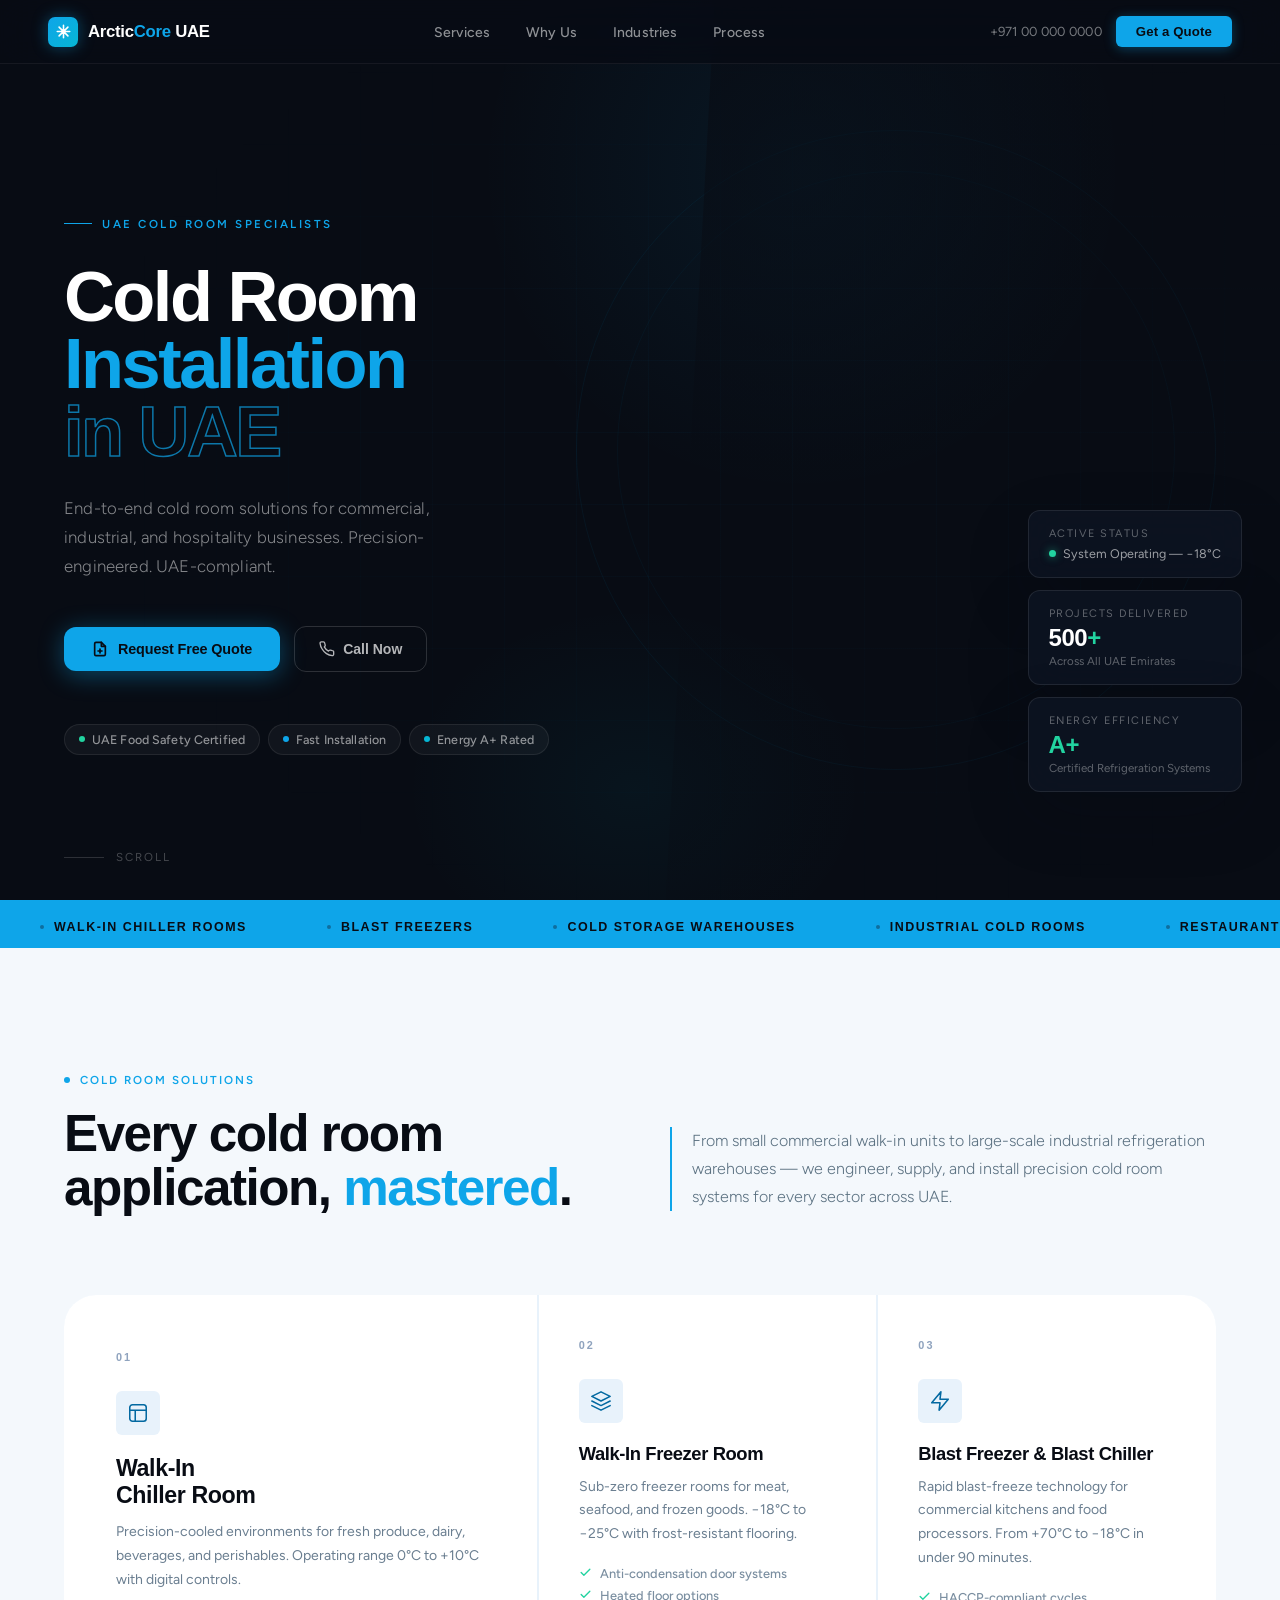
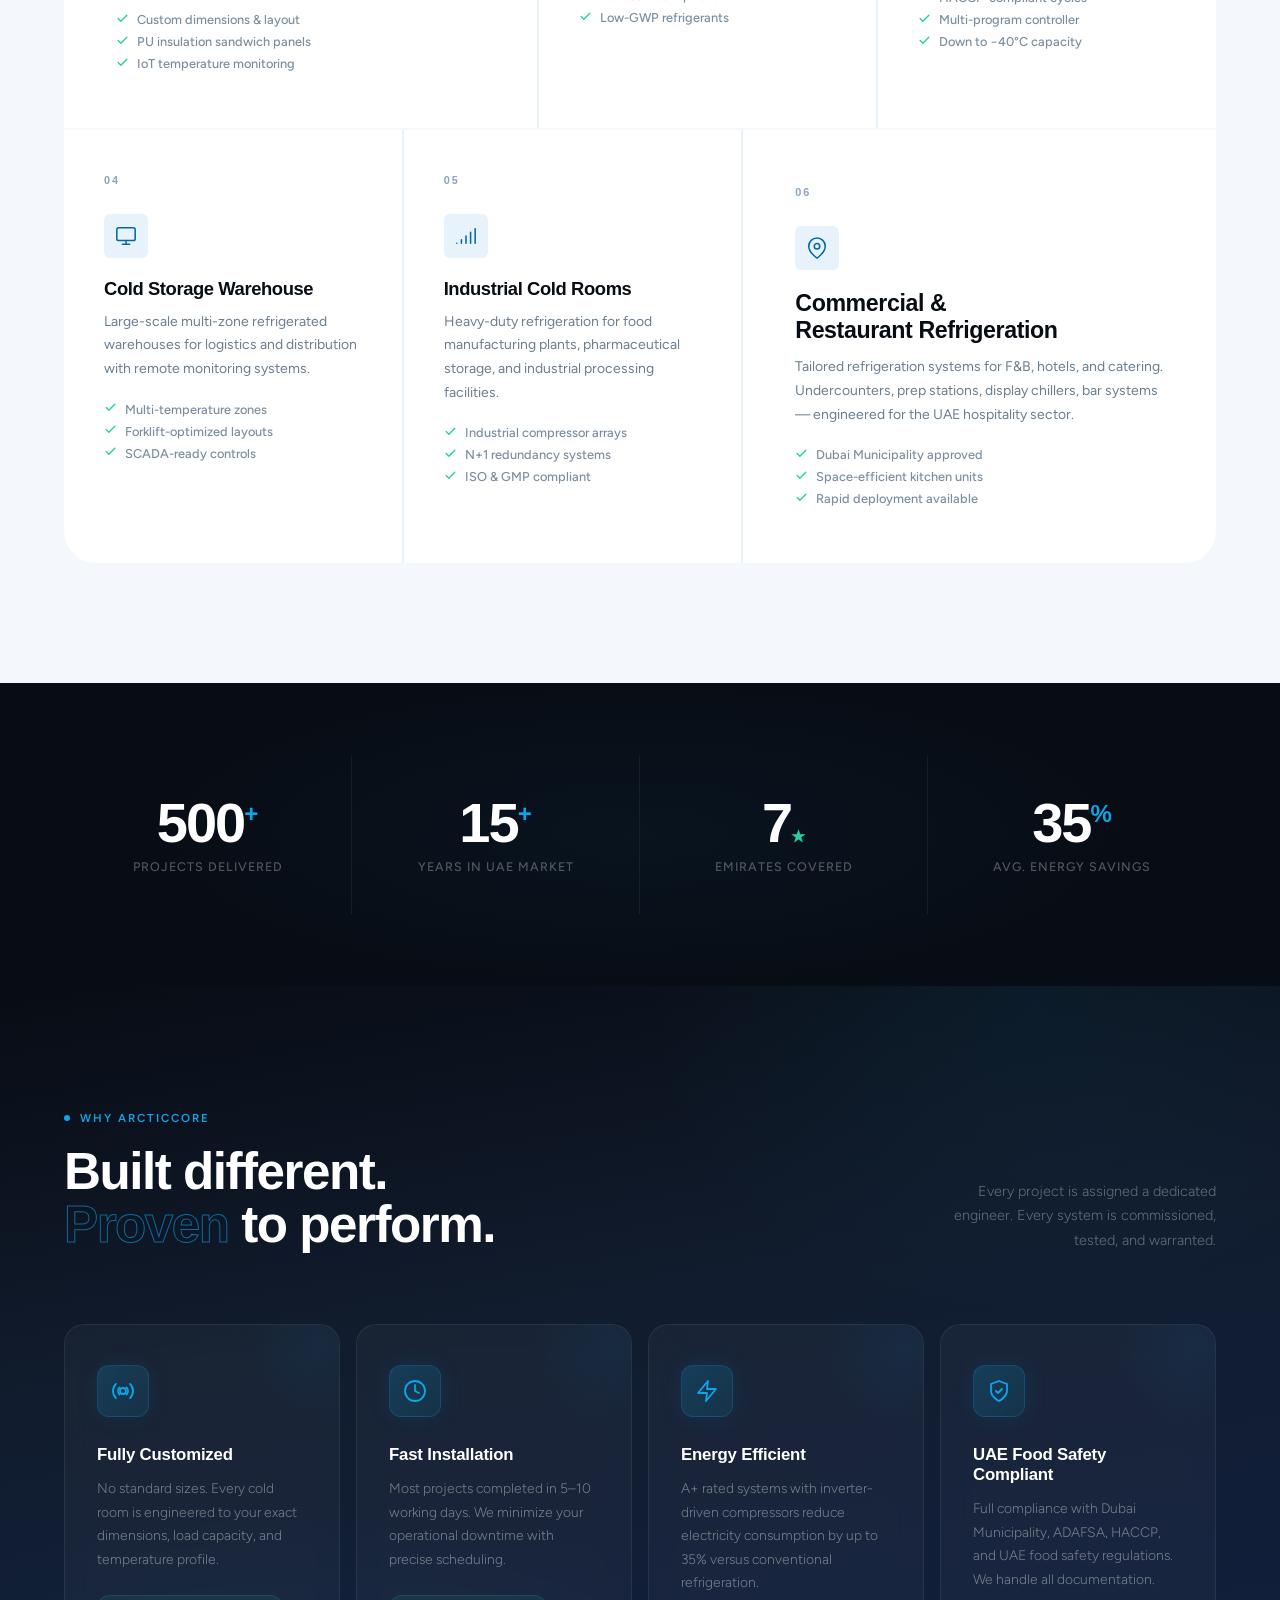
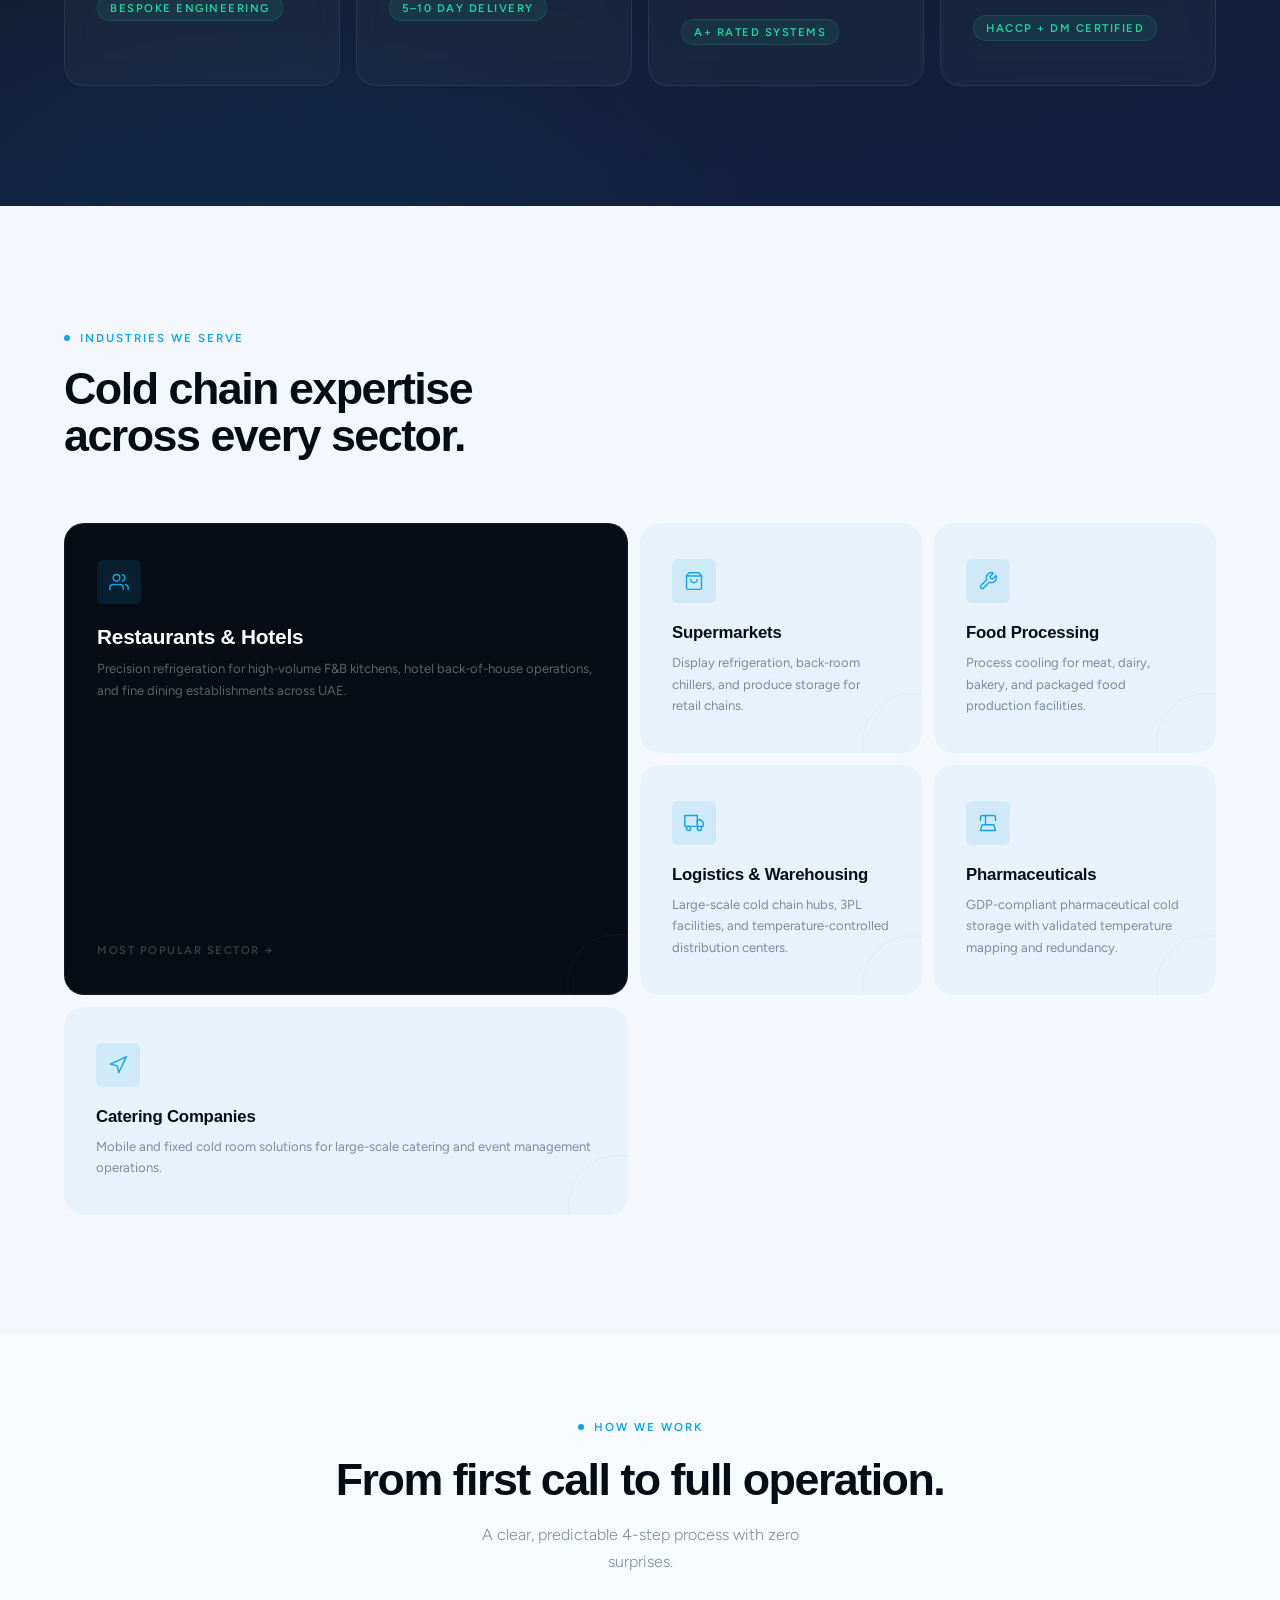
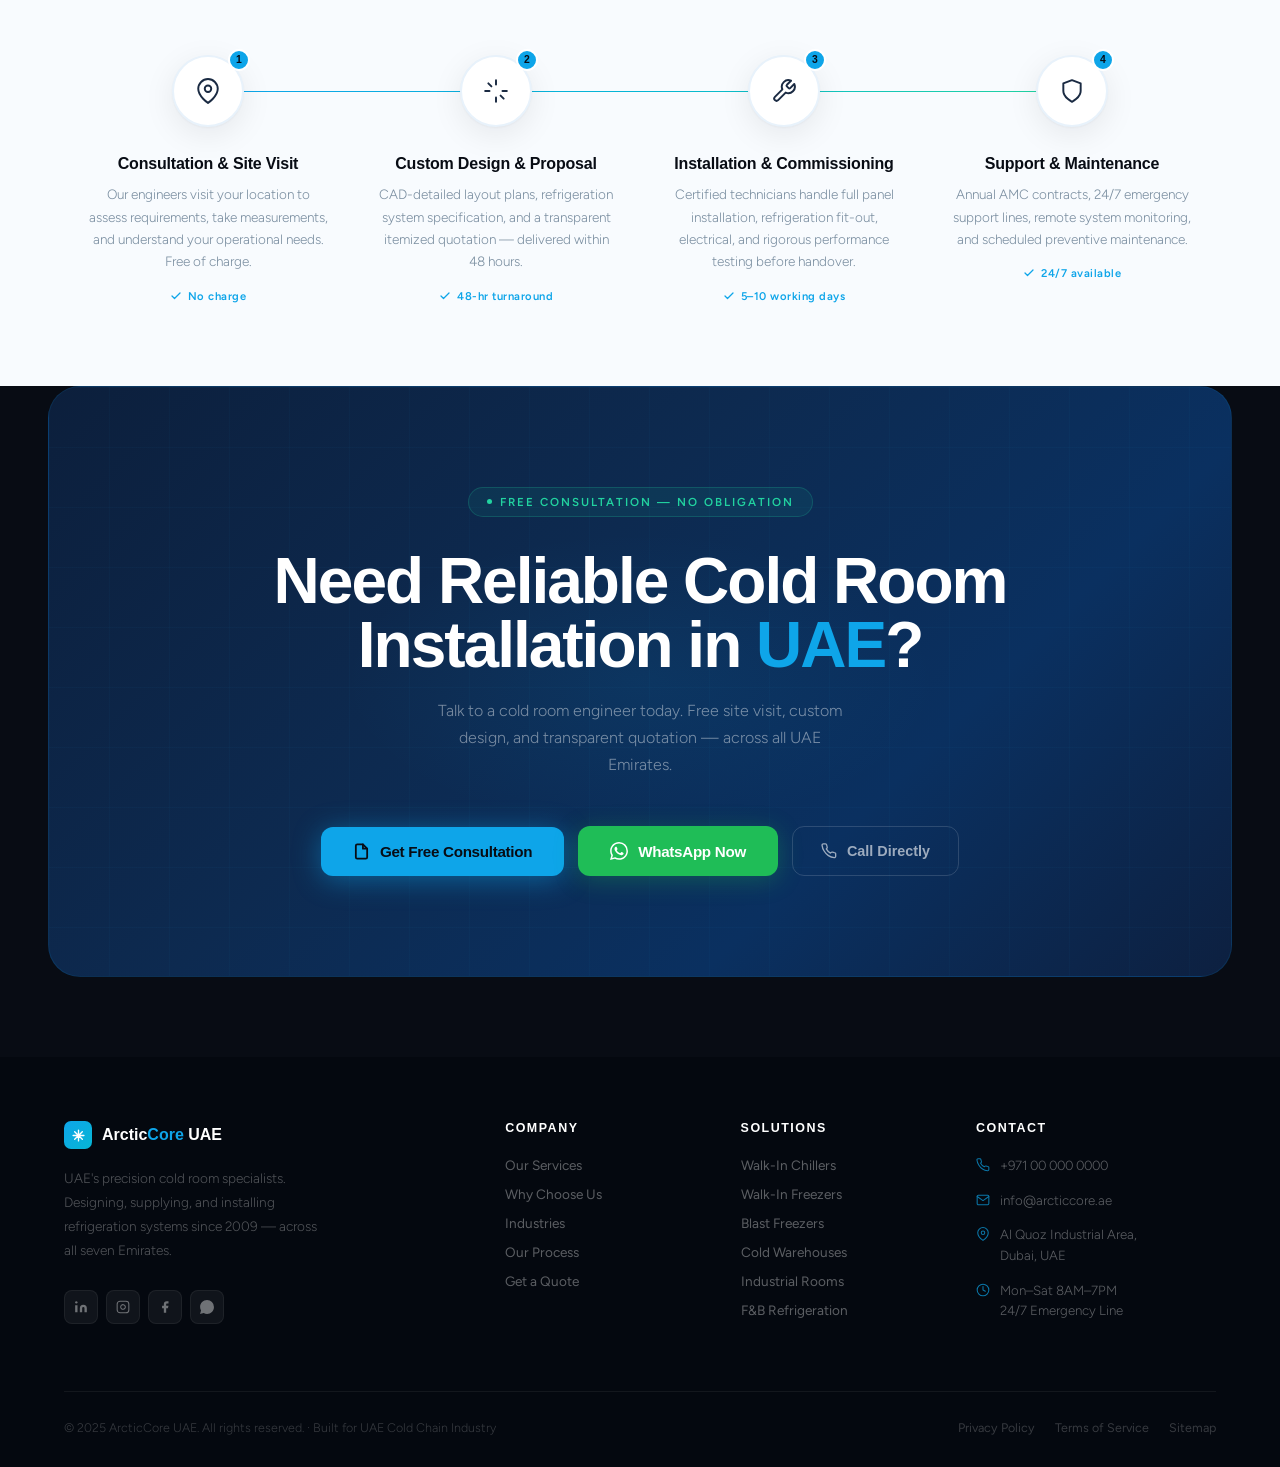
==== commit 2becbd10: "completed" ====
--- a/coldroom-premium.html
+++ b/coldroom-premium.html
@@ -3,20 +3,952 @@
 <head>
 <meta charset="UTF-8">
 <meta name="viewport" content="width=device-width, initial-scale=1.0">
-<title>Roohin — Cold Room Installation UAE</title>
+<title>ArcticCore — Cold Room Installation UAE</title>
 <link rel="preconnect" href="https://fonts.googleapis.com">
 <link rel="preconnect" href="https://fonts.gstatic.com" crossorigin>
 <link href="https://fonts.googleapis.com/css2?family=Cabinet+Grotesk:wght@400;500;700;800;900&family=Figtree:ital,wght@0,300;0,400;0,500;0,600;1,300&display=swap" rel="stylesheet">
-<!-- swiper -->
-<link rel="stylesheet" href="https://cdn.jsdelivr.net/npm/swiper@11/swiper-bundle.min.css"/>
-<link rel="stylesheet" href="style.css">
+
+<style>
+/* ═══════════════════════════════════════════
+   FOUNDATION
+═══════════════════════════════════════════ */
+*, *::before, *::after { box-sizing: border-box; margin: 0; padding: 0; }
+
+:root {
+  /* Core palette */
+  --ink:       #080c14;
+  --ink-80:    #0d1421;
+  --ink-60:    #111c2e;
+  --ink-40:    #1a2a42;
+  --slate:     #2a3f5f;
+  --mist:      #8fa3be;
+  --cloud:     #c8d6e8;
+  --white:     #f4f8fc;
+  --pure:      #ffffff;
+  --ice:       #e8f2fb;
+
+  /* Accent */
+  --frost:     #0ea5e9;   /* bright sky blue */
+  --frost-dim: #0369a1;
+  --cryo:      #06b6d4;   /* cyan-teal */
+  --signal:    #22d3a0;   /* green-teal for trust */
+  --signal-dk: #059669;
+
+  /* Type */
+  --f-display: 'Cabinet Grotesk', sans-serif;
+  --f-body:    'Figtree', sans-serif;
+
+  /* Radii */
+  --r-sm: 6px;
+  --r-md: 12px;
+  --r-lg: 20px;
+  --r-xl: 32px;
+
+  /* Shadows */
+  --s-glow: 0 0 40px rgba(14,165,233,0.12);
+  --s-card: 0 1px 2px rgba(0,0,0,0.04), 0 8px 32px rgba(8,12,20,0.08);
+  --s-float: 0 24px 64px rgba(8,12,20,0.18);
+  --s-deep: 0 40px 100px rgba(8,12,20,0.28);
+}
+
+html { scroll-behavior: smooth; }
+
+body {
+  font-family: var(--f-body);
+  background: var(--pure);
+  color: var(--ink);
+  overflow-x: hidden;
+  -webkit-font-smoothing: antialiased;
+}
+
+/* ═══════════════════════════════════════════
+   NAV — ULTRA MINIMAL
+═══════════════════════════════════════════ */
+.nav {
+  position: fixed; top: 0; left: 0; right: 0; z-index: 200;
+  padding: 0 48px;
+  height: 64px;
+  display: flex; align-items: center; justify-content: space-between;
+  background: rgba(8,12,20,0.82);
+  backdrop-filter: blur(20px) saturate(1.4);
+  border-bottom: 1px solid rgba(255,255,255,0.06);
+  transition: all 0.3s;
+}
+.nav-logo {
+  display: flex; align-items: center; gap: 10px;
+  text-decoration: none;
+}
+.nav-logo-mark {
+  width: 30px; height: 30px;
+  background: linear-gradient(135deg, var(--frost), var(--cryo));
+  border-radius: 7px;
+  display: grid; place-items: center;
+  position: relative;
+  box-shadow: 0 0 16px rgba(14,165,233,0.4);
+}
+.nav-logo-mark svg { width: 15px; height: 15px; color: white; }
+.nav-wordmark {
+  font-family: var(--f-display);
+  font-weight: 800; font-size: 1.05rem; letter-spacing: -0.3px;
+  color: var(--pure);
+}
+.nav-wordmark em { font-style: normal; color: var(--frost); }
+.nav-links {
+  display: flex; align-items: center; gap: 36px; list-style: none;
+}
+.nav-links a {
+  font-size: 0.875rem; font-weight: 500;
+  color: rgba(255,255,255,0.55); text-decoration: none;
+  letter-spacing: 0.01em;
+  transition: color 0.2s;
+}
+.nav-links a:hover { color: var(--pure); }
+.nav-right { display: flex; align-items: center; gap: 14px; }
+.nav-tel {
+  font-size: 0.82rem; color: rgba(255,255,255,0.45);
+  text-decoration: none; letter-spacing: 0.02em;
+  transition: color 0.2s;
+}
+.nav-tel:hover { color: var(--signal); }
+.nav-btn {
+  background: var(--frost);
+  color: var(--ink); font-family: var(--f-display);
+  font-weight: 700; font-size: 0.825rem;
+  padding: 8px 20px; border-radius: var(--r-sm);
+  text-decoration: none; letter-spacing: 0.01em;
+  transition: all 0.2s;
+  box-shadow: 0 2px 12px rgba(14,165,233,0.35);
+}
+.nav-btn:hover { background: var(--cryo); transform: translateY(-1px); box-shadow: 0 4px 20px rgba(14,165,233,0.5); }
+
+/* ═══════════════════════════════════════════
+   HERO — ASYMMETRIC CINEMATIC
+═══════════════════════════════════════════ */
+.hero {
+  min-height: 100vh;
+  background: var(--ink);
+  position: relative;
+  overflow: hidden;
+  display: flex; align-items: stretch;
+  padding-top: 64px;
+}
+
+/* Abstract BG geometry */
+.hero-bg {
+  position: absolute; inset: 0; pointer-events: none;
+}
+.hero-bg-grid {
+  position: absolute; inset: 0;
+  background-image:
+    linear-gradient(rgba(14,165,233,0.04) 1px, transparent 1px),
+    linear-gradient(90deg, rgba(14,165,233,0.04) 1px, transparent 1px);
+  background-size: 72px 72px;
+  mask-image: radial-gradient(ellipse 80% 80% at 60% 50%, black 0%, transparent 70%);
+}
+.hero-bg-glow1 {
+  position: absolute; top: -20%; right: 10%;
+  width: 700px; height: 700px;
+  background: radial-gradient(ellipse, rgba(14,165,233,0.08) 0%, transparent 65%);
+  border-radius: 50%;
+}
+.hero-bg-glow2 {
+  position: absolute; bottom: -10%; left: 30%;
+  width: 500px; height: 400px;
+  background: radial-gradient(ellipse, rgba(6,182,212,0.05) 0%, transparent 65%);
+}
+.hero-bg-ring {
+  position: absolute; top: 50%; right: 5%;
+  transform: translateY(-50%);
+  width: 640px; height: 640px;
+  border: 1px solid rgba(14,165,233,0.06);
+  border-radius: 50%;
+}
+.hero-bg-ring::before {
+  content: ''; position: absolute; inset: 40px;
+  border: 1px solid rgba(14,165,233,0.04);
+  border-radius: 50%;
+}
+
+/* diagonal slice */
+.hero-slice {
+  position: absolute; top: 0; right: 0; bottom: 0;
+  width: 48%;
+  clip-path: polygon(8% 0%, 100% 0%, 100% 100%, 0% 100%);
+  overflow: hidden;
+}
+.hero-slice::after {
+  content: '';
+  position: absolute; inset: 0;
+  background: linear-gradient(135deg, rgba(8,12,20,0.7) 0%, rgba(8,12,20,0.25) 60%, transparent 100%);
+  z-index: 1;
+}
+.hero-slice img {
+  width: 100%; height: 100%;
+  object-fit: cover; object-position: center;
+  filter: brightness(0.6) saturate(0.9) contrast(1.05);
+}
+
+/* Hero content */
+.hero-content {
+  position: relative; z-index: 10;
+  display: flex; align-items: center;
+  max-width: 1320px; margin: 0 auto;
+  padding: 80px 64px 80px;
+  width: 100%;
+  min-height: calc(100vh - 64px);
+}
+.hero-left { max-width: 600px; }
+
+.hero-eyebrow {
+  display: inline-flex; align-items: center; gap: 10px;
+  margin-bottom: 32px;
+}
+.hero-eyebrow-line {
+  width: 28px; height: 1px; background: var(--frost);
+}
+.hero-eyebrow-text {
+  font-size: 0.72rem; font-weight: 600; letter-spacing: 2.5px;
+  text-transform: uppercase; color: var(--frost);
+}
+
+.hero-h1 {
+  font-family: var(--f-display);
+  font-weight: 900;
+  font-size: clamp(3rem, 5.5vw, 5.2rem);
+  line-height: 0.96;
+  letter-spacing: -2.5px;
+  color: var(--pure);
+  margin-bottom: 28px;
+}
+.hero-h1 .line-accent { color: transparent; -webkit-text-stroke: 1.5px rgba(14,165,233,0.7); }
+.hero-h1 .line-frost { color: var(--frost); }
+
+.hero-sub {
+  font-size: 1.05rem; font-weight: 300; line-height: 1.75;
+  color: rgba(255,255,255,0.5);
+  max-width: 420px; margin-bottom: 44px;
+  letter-spacing: 0.01em;
+}
+
+.hero-ctas {
+  display: flex; align-items: center; gap: 14px; margin-bottom: 52px;
+}
+.cta-primary {
+  display: inline-flex; align-items: center; gap: 10px;
+  background: var(--frost); color: var(--ink);
+  font-family: var(--f-display); font-weight: 700; font-size: 0.9rem;
+  padding: 14px 28px; border-radius: var(--r-md);
+  text-decoration: none; letter-spacing: -0.01em;
+  transition: all 0.25s;
+  box-shadow: 0 4px 24px rgba(14,165,233,0.4), 0 1px 2px rgba(0,0,0,0.2);
+  white-space: nowrap;
+}
+.cta-primary:hover { background: var(--cryo); transform: translateY(-2px); box-shadow: 0 8px 32px rgba(14,165,233,0.55); }
+.cta-primary svg { width: 16px; height: 16px; flex-shrink: 0; }
+.cta-ghost {
+  display: inline-flex; align-items: center; gap: 8px;
+  background: transparent; color: rgba(255,255,255,0.7);
+  font-family: var(--f-display); font-weight: 600; font-size: 0.875rem;
+  padding: 14px 24px; border-radius: var(--r-md);
+  text-decoration: none;
+  border: 1px solid rgba(255,255,255,0.15);
+  transition: all 0.25s; white-space: nowrap;
+}
+.cta-ghost:hover { border-color: rgba(255,255,255,0.4); color: white; background: rgba(255,255,255,0.04); }
+.cta-ghost svg { width: 16px; height: 16px; }
+
+/* Trust pills */
+.hero-trust {
+  display: flex; align-items: center; gap: 8px; flex-wrap: wrap;
+}
+.trust-pill {
+  display: inline-flex; align-items: center; gap: 7px;
+  background: rgba(255,255,255,0.04);
+  border: 1px solid rgba(255,255,255,0.08);
+  border-radius: 50px; padding: 7px 14px;
+  font-size: 0.78rem; font-weight: 500;
+  color: rgba(255,255,255,0.55); letter-spacing: 0.01em;
+}
+.trust-dot { width: 6px; height: 6px; border-radius: 50%; background: var(--signal); flex-shrink: 0; }
+.trust-pill:nth-child(2) .trust-dot { background: var(--frost); }
+.trust-pill:nth-child(3) .trust-dot { background: var(--cryo); }
+
+/* Floating stat cards */
+.hero-floats {
+  position: absolute; right: 3%; bottom: 12%; z-index: 20;
+  display: flex; flex-direction: column; gap: 12px;
+  pointer-events: none;
+}
+.float-card {
+  background: rgba(13,20,33,0.88);
+  backdrop-filter: blur(20px);
+  border: 1px solid rgba(255,255,255,0.09);
+  border-radius: var(--r-md);
+  padding: 16px 20px;
+  box-shadow: var(--s-float);
+  min-width: 200px;
+}
+.float-label {
+  font-size: 0.68rem; letter-spacing: 1.5px; text-transform: uppercase;
+  color: rgba(255,255,255,0.35); margin-bottom: 6px;
+}
+.float-value {
+  font-family: var(--f-display); font-weight: 800; font-size: 1.5rem;
+  color: var(--pure); letter-spacing: -0.5px; line-height: 1;
+}
+.float-value span { color: var(--signal); }
+.float-sub { font-size: 0.72rem; color: rgba(255,255,255,0.35); margin-top: 4px; }
+.float-status {
+  display: flex; align-items: center; gap: 7px;
+  font-size: 0.78rem; color: rgba(255,255,255,0.6);
+}
+.status-dot {
+  width: 7px; height: 7px; border-radius: 50%;
+  background: var(--signal);
+  box-shadow: 0 0 8px rgba(34,211,160,0.6);
+  animation: pulse 2.5s infinite;
+}
+@keyframes pulse { 0%,100%{opacity:1;transform:scale(1)} 50%{opacity:0.5;transform:scale(0.75)} }
+
+/* Scroll cue */
+.hero-scroll {
+  position: absolute; bottom: 36px; left: 64px; z-index: 20;
+  display: flex; align-items: center; gap: 12px;
+  font-size: 0.72rem; letter-spacing: 2px; text-transform: uppercase;
+  color: rgba(255,255,255,0.25);
+}
+.scroll-line {
+  width: 40px; height: 1px; background: rgba(255,255,255,0.15);
+  position: relative; overflow: hidden;
+}
+.scroll-line::after {
+  content: ''; position: absolute; top: 0; left: -100%; width: 100%; height: 100%;
+  background: var(--frost);
+  animation: scanline 2s ease-in-out infinite;
+}
+@keyframes scanline { 0%{left:-100%} 100%{left:100%} }
+
+/* ═══════════════════════════════════════════
+   BAND — MARQUEE STRIP
+═══════════════════════════════════════════ */
+.band {
+  background: var(--frost); padding: 14px 0;
+  overflow: hidden; white-space: nowrap;
+}
+.band-track {
+  display: inline-flex; gap: 0;
+  animation: marquee 22s linear infinite;
+}
+@keyframes marquee { from{transform:translateX(0)} to{transform:translateX(-50%)} }
+.band-item {
+  display: inline-flex; align-items: center; gap: 10px;
+  font-family: var(--f-display); font-size: 0.78rem; font-weight: 700;
+  letter-spacing: 1.5px; text-transform: uppercase;
+  color: var(--ink); padding: 0 40px;
+}
+.band-sep { width: 4px; height: 4px; background: var(--ink-60); border-radius: 50%; opacity: 0.4; }
+
+/* ═══════════════════════════════════════════
+   SHARED LAYOUT
+═══════════════════════════════════════════ */
+.container { max-width: 1280px; margin: 0 auto; padding: 0 64px; }
+.section { padding: 120px 0; }
+.section-sm { padding: 80px 0; }
+
+.eyebrow {
+  display: inline-flex; align-items: center; gap: 10px;
+  margin-bottom: 20px;
+}
+.eyebrow-dot { width: 6px; height: 6px; border-radius: 50%; background: var(--frost); }
+.eyebrow-text {
+  font-size: 0.72rem; font-weight: 600; letter-spacing: 2px; text-transform: uppercase;
+  color: var(--frost);
+}
+
+.display-heading {
+  font-family: var(--f-display);
+  font-weight: 900;
+  letter-spacing: -1.5px;
+  line-height: 1.05;
+  color: var(--ink);
+}
+
+/* ═══════════════════════════════════════════
+   SERVICES — EDITORIAL MIXED LAYOUT
+═══════════════════════════════════════════ */
+.services-section {
+  background: var(--white);
+  overflow: hidden;
+}
+.services-header {
+  display: grid; grid-template-columns: 1fr 1fr;
+  gap: 60px; align-items: end;
+  margin-bottom: 80px;
+}
+.services-header-left {}
+.services-h2 {
+  font-family: var(--f-display);
+  font-size: clamp(2.4rem, 4vw, 3.6rem);
+  font-weight: 900; letter-spacing: -1.5px; line-height: 1.05;
+  color: var(--ink); margin-bottom: 0;
+}
+.services-h2 span { color: var(--frost); }
+.services-header-right {
+  padding-bottom: 4px;
+}
+.services-header-right p {
+  font-size: 1rem; color: #5a7080; line-height: 1.75; font-weight: 300;
+  border-left: 2px solid var(--frost);
+  padding-left: 20px;
+}
+
+/* Featured row — big block */
+.services-featured {
+  display: grid; grid-template-columns: 1.4fr 1fr 1fr;
+  gap: 2px;
+  margin-bottom: 2px;
+  background: var(--ice);
+  border-radius: var(--r-xl) var(--r-xl) 0 0;
+  overflow: hidden;
+}
+/* Secondary row */
+.services-secondary {
+  display: grid; grid-template-columns: 1fr 1fr 1.4fr;
+  gap: 2px;
+  background: var(--ice);
+  border-radius: 0 0 var(--r-xl) var(--r-xl);
+  overflow: hidden;
+}
+
+.svc-block {
+  background: var(--pure);
+  padding: 44px 40px;
+  position: relative;
+  overflow: hidden;
+  cursor: default;
+  transition: background 0.3s;
+}
+.svc-block::before {
+  content: ''; position: absolute; inset: 0;
+  background: linear-gradient(135deg, rgba(14,165,233,0) 0%, rgba(14,165,233,0.04) 100%);
+  opacity: 0; transition: opacity 0.3s;
+}
+.svc-block:hover { background: #f6fbff; }
+.svc-block:hover::before { opacity: 1; }
+
+.svc-block.large { padding: 56px 52px; }
+
+/* animated border-bottom on hover */
+.svc-block::after {
+  content: ''; position: absolute; bottom: 0; left: 0; right: 0; height: 2px;
+  background: linear-gradient(90deg, var(--frost), var(--cryo));
+  transform: scaleX(0); transform-origin: left;
+  transition: transform 0.4s cubic-bezier(0.4,0,0.2,1);
+}
+.svc-block:hover::after { transform: scaleX(1); }
+
+.svc-number {
+  font-family: var(--f-display); font-size: 0.68rem; font-weight: 700;
+  letter-spacing: 2px; color: var(--mist);
+  margin-bottom: 28px; display: block;
+}
+.svc-icon {
+  width: 44px; height: 44px;
+  background: var(--ice);
+  border-radius: var(--r-sm);
+  display: flex; align-items: center; justify-content: center;
+  margin-bottom: 20px;
+  transition: background 0.3s;
+}
+.svc-block:hover .svc-icon { background: rgba(14,165,233,0.1); }
+.svc-icon svg { width: 22px; height: 22px; color: var(--frost-dim); transition: color 0.3s; }
+.svc-block:hover .svc-icon svg { color: var(--frost); }
+
+.svc-h3 {
+  font-family: var(--f-display);
+  font-weight: 800; font-size: 1.15rem; letter-spacing: -0.4px;
+  color: var(--ink); margin-bottom: 10px; line-height: 1.2;
+}
+.svc-block.large .svc-h3 { font-size: 1.45rem; }
+.svc-p {
+  font-size: 0.875rem; color: #6a7e90; line-height: 1.7; font-weight: 400;
+  margin-bottom: 20px;
+}
+.svc-checks {
+  display: flex; flex-direction: column; gap: 6px;
+}
+.svc-check {
+  display: flex; align-items: center; gap: 8px;
+  font-size: 0.8rem; color: #7a8ea0; font-weight: 500;
+}
+.svc-check-icon { color: var(--signal); flex-shrink: 0; }
+.svc-check-icon svg { width: 13px; height: 13px; }
+
+/* ═══════════════════════════════════════════
+   WHY CHOOSE US — GLASSMORPHISM CARDS
+═══════════════════════════════════════════ */
+.why-section {
+  background: linear-gradient(170deg, var(--ink) 0%, var(--ink-60) 40%, #102040 100%);
+  position: relative; overflow: hidden;
+}
+.why-section::before {
+  content: ''; position: absolute; inset: 0;
+  background: radial-gradient(ellipse 70% 60% at 20% 100%, rgba(14,165,233,0.07) 0%, transparent 60%),
+              radial-gradient(ellipse 50% 70% at 80% 0%, rgba(6,182,212,0.05) 0%, transparent 60%);
+}
+.why-section .container { position: relative; z-index: 1; }
+.why-header {
+  display: flex; align-items: end; justify-content: space-between;
+  margin-bottom: 72px; gap: 40px;
+}
+.why-h2 {
+  font-family: var(--f-display);
+  font-size: clamp(2.4rem, 4vw, 3.4rem);
+  font-weight: 900; letter-spacing: -1.5px; line-height: 1.05;
+  color: var(--pure);
+}
+.why-h2 em { font-style: normal; color: transparent; -webkit-text-stroke: 1px rgba(14,165,233,0.6); }
+.why-header-note {
+  font-size: 0.9rem; color: rgba(255,255,255,0.35); max-width: 280px;
+  line-height: 1.7; text-align: right; font-weight: 300;
+}
+
+.why-grid {
+  display: grid; grid-template-columns: 1fr 1fr 1fr 1fr;
+  gap: 16px;
+}
+.why-card {
+  background: rgba(255,255,255,0.035);
+  backdrop-filter: blur(12px);
+  border: 1px solid rgba(255,255,255,0.07);
+  border-radius: var(--r-lg);
+  padding: 40px 32px;
+  position: relative; overflow: hidden;
+  transition: all 0.35s;
+}
+.why-card::before {
+  content: ''; position: absolute;
+  top: -60px; right: -60px;
+  width: 160px; height: 160px;
+  background: radial-gradient(circle, rgba(14,165,233,0.06) 0%, transparent 70%);
+  border-radius: 50%;
+  transition: all 0.35s;
+}
+.why-card:hover { background: rgba(255,255,255,0.055); border-color: rgba(14,165,233,0.2); transform: translateY(-4px); }
+.why-card:hover::before { opacity: 2; transform: scale(1.4); }
+
+.why-icon {
+  width: 52px; height: 52px; border-radius: var(--r-md);
+  background: linear-gradient(135deg, rgba(14,165,233,0.2), rgba(6,182,212,0.1));
+  border: 1px solid rgba(14,165,233,0.2);
+  display: flex; align-items: center; justify-content: center;
+  margin-bottom: 28px;
+  box-shadow: 0 0 24px rgba(14,165,233,0.1);
+}
+.why-icon svg { width: 24px; height: 24px; color: var(--frost); }
+.why-h3 {
+  font-family: var(--f-display); font-size: 1.05rem; font-weight: 800;
+  color: var(--pure); letter-spacing: -0.2px; margin-bottom: 12px;
+}
+.why-p { font-size: 0.865rem; color: rgba(255,255,255,0.4); line-height: 1.7; font-weight: 300; }
+.why-tag {
+  display: inline-block; margin-top: 24px;
+  font-size: 0.7rem; font-weight: 600; letter-spacing: 1.5px; text-transform: uppercase;
+  color: var(--signal); background: rgba(34,211,160,0.08);
+  border: 1px solid rgba(34,211,160,0.15);
+  padding: 5px 12px; border-radius: 50px;
+}
+
+/* ═══════════════════════════════════════════
+   INDUSTRIES — ASYMMETRIC BENTO
+═══════════════════════════════════════════ */
+.ind-section {
+  background: var(--white); overflow: hidden;
+}
+.ind-header { margin-bottom: 64px; }
+.ind-h2 {
+  font-family: var(--f-display);
+  font-size: clamp(2.2rem, 3.5vw, 3.2rem);
+  font-weight: 900; letter-spacing: -1.5px; line-height: 1.05;
+  color: var(--ink); max-width: 500px;
+}
+
+.ind-bento {
+  display: grid;
+  grid-template-columns: 2fr 1fr 1fr;
+  grid-template-rows: auto auto;
+  gap: 12px;
+}
+.ind-cell {
+  background: var(--ice);
+  border-radius: var(--r-lg);
+  padding: 36px 32px;
+  display: flex; flex-direction: column;
+  justify-content: space-between;
+  transition: all 0.3s;
+  cursor: default; min-height: 160px;
+  position: relative; overflow: hidden;
+}
+.ind-cell::after {
+  content: ''; position: absolute;
+  bottom: -40px; right: -40px;
+  width: 100px; height: 100px;
+  border: 1px solid rgba(14,165,233,0.08);
+  border-radius: 50%;
+  transition: all 0.3s;
+}
+.ind-cell:hover { background: #e8f4fd; transform: translateY(-2px); box-shadow: var(--s-card); }
+.ind-cell:hover::after { transform: scale(2); opacity: 0; }
+
+.ind-cell.wide { grid-column: span 1; grid-row: span 2; min-height: 340px; }
+.ind-cell.dark {
+  background: var(--ink);
+  border: 1px solid rgba(255,255,255,0.06);
+}
+.ind-cell.dark:hover { background: var(--ink-60); }
+.ind-cell.dark .ind-name { color: var(--pure); }
+.ind-cell.dark .ind-desc { color: rgba(255,255,255,0.35); }
+
+.ind-icon {
+  width: 44px; height: 44px;
+  background: rgba(14,165,233,0.1);
+  border-radius: var(--r-sm);
+  display: flex; align-items: center; justify-content: center;
+  margin-bottom: 20px;
+}
+.ind-cell.dark .ind-icon { background: rgba(14,165,233,0.12); }
+.ind-icon svg { width: 20px; height: 20px; color: var(--frost); }
+.ind-name {
+  font-family: var(--f-display); font-weight: 800; font-size: 1.05rem;
+  color: var(--ink); letter-spacing: -0.2px; line-height: 1.25;
+}
+.ind-cell.wide .ind-name { font-size: 1.3rem; }
+.ind-desc { font-size: 0.82rem; color: #7a8ea0; margin-top: 8px; line-height: 1.65; }
+
+/* ═══════════════════════════════════════════
+   PROCESS — CONNECTED NODES
+═══════════════════════════════════════════ */
+.process-section {
+  background: var(--white); position: relative;
+}
+.process-header { margin-bottom: 80px; text-align: center; }
+.process-h2 {
+  font-family: var(--f-display);
+  font-size: clamp(2.2rem, 3.5vw, 3.2rem);
+  font-weight: 900; letter-spacing: -1.5px;
+  color: var(--ink); margin-bottom: 16px;
+}
+.process-sub { font-size: 1rem; color: #7a8ea0; font-weight: 300; max-width: 380px; margin: 0 auto; line-height: 1.7; }
+
+.process-track {
+  display: grid; grid-template-columns: repeat(4, 1fr);
+  position: relative;
+  gap: 0;
+}
+.process-connector {
+  position: absolute; top: 36px; left: calc(12.5% + 20px); right: calc(12.5% + 20px);
+  height: 1px; background: var(--ice); z-index: 0;
+}
+.process-connector-fill {
+  position: absolute; inset: 0;
+  background: linear-gradient(90deg, var(--frost), var(--cryo), var(--signal));
+  transform-origin: left;
+  animation: fillLine 2.5s ease 0.5s both;
+}
+@keyframes fillLine { from{transform:scaleX(0)} to{transform:scaleX(1)} }
+
+.process-step { text-align: center; padding: 0 24px; position: relative; z-index: 1; }
+.step-node {
+  width: 72px; height: 72px; margin: 0 auto 28px;
+  background: var(--pure);
+  border: 2px solid var(--ice);
+  border-radius: 50%;
+  display: flex; align-items: center; justify-content: center;
+  position: relative;
+  transition: all 0.3s;
+  box-shadow: var(--s-card);
+}
+.step-node::before {
+  content: attr(data-n);
+  position: absolute; top: -8px; right: -8px;
+  width: 22px; height: 22px;
+  background: var(--frost);
+  border-radius: 50%; border: 2px solid var(--pure);
+  font-family: var(--f-display); font-size: 0.65rem; font-weight: 800;
+  color: var(--ink); display: flex; align-items: center; justify-content: center;
+  line-height: 1;
+}
+.process-step:hover .step-node {
+  border-color: var(--frost); background: rgba(14,165,233,0.04);
+  box-shadow: 0 0 0 6px rgba(14,165,233,0.06);
+}
+.step-node svg { width: 26px; height: 26px; color: var(--ink-40); transition: color 0.3s; }
+.process-step:hover .step-node svg { color: var(--frost); }
+.step-h3 {
+  font-family: var(--f-display); font-size: 1rem; font-weight: 800;
+  color: var(--ink); margin-bottom: 10px; letter-spacing: -0.2px;
+}
+.step-p { font-size: 0.845rem; color: #7a8ea0; line-height: 1.65; font-weight: 300; }
+.step-tag {
+  display: inline-flex; align-items: center; gap: 6px;
+  margin-top: 16px; font-size: 0.7rem; color: var(--frost);
+  font-weight: 600; letter-spacing: 0.5px;
+}
+.step-tag svg { width: 12px; height: 12px; }
+
+/* ═══════════════════════════════════════════
+   STATS INTERLUDE
+═══════════════════════════════════════════ */
+.stats-section {
+  background: var(--ink);
+  padding: 72px 0;
+  position: relative; overflow: hidden;
+}
+.stats-section::before {
+  content: ''; position: absolute; inset: 0;
+  background: radial-gradient(ellipse 60% 80% at 50% 50%, rgba(14,165,233,0.05) 0%, transparent 70%);
+}
+.stats-grid {
+  display: grid; grid-template-columns: repeat(4, 1fr);
+  gap: 0; position: relative; z-index: 1;
+}
+.stat-item {
+  text-align: center; padding: 40px 20px;
+  border-right: 1px solid rgba(255,255,255,0.06);
+}
+.stat-item:last-child { border-right: none; }
+.stat-n {
+  font-family: var(--f-display); font-size: 3.5rem; font-weight: 900;
+  letter-spacing: -2px; line-height: 1;
+  color: var(--pure);
+}
+.stat-n sup { font-size: 1.5rem; color: var(--frost); vertical-align: super; letter-spacing: 0; }
+.stat-n sub { font-size: 1rem; color: var(--signal); vertical-align: baseline; letter-spacing: 0; }
+.stat-label { font-size: 0.78rem; color: rgba(255,255,255,0.3); margin-top: 8px; letter-spacing: 1px; text-transform: uppercase; font-weight: 500; }
+
+/* ═══════════════════════════════════════════
+   CTA — POWER SECTION
+═══════════════════════════════════════════ */
+.cta-section {
+  background: var(--ink);
+  padding: 0;
+  position: relative; overflow: hidden;
+}
+.cta-inner-wrap {
+  margin: 0 48px 80px;
+  background: linear-gradient(135deg, #0c1f3c 0%, #0d2a50 40%, #0a3060 70%, #0d2040 100%);
+  border-radius: 32px;
+  padding: 100px 80px;
+  position: relative; overflow: hidden;
+  border: 1px solid rgba(14,165,233,0.12);
+}
+.cta-inner-wrap::before {
+  content: ''; position: absolute; inset: 0;
+  background-image: linear-gradient(rgba(14,165,233,0.03) 1px, transparent 1px),
+                    linear-gradient(90deg, rgba(14,165,233,0.03) 1px, transparent 1px);
+  background-size: 60px 60px;
+}
+.cta-glow {
+  position: absolute; top: 50%; left: 50%; transform: translate(-50%,-50%);
+  width: 600px; height: 300px;
+  background: radial-gradient(ellipse, rgba(14,165,233,0.08) 0%, transparent 70%);
+  pointer-events: none;
+}
+.cta-content {
+  position: relative; z-index: 1;
+  text-align: center;
+}
+.cta-badge {
+  display: inline-flex; align-items: center; gap: 8px;
+  background: rgba(34,211,160,0.08);
+  border: 1px solid rgba(34,211,160,0.2);
+  border-radius: 50px; padding: 7px 18px;
+  font-size: 0.72rem; font-weight: 600; letter-spacing: 2px; text-transform: uppercase;
+  color: var(--signal); margin-bottom: 32px;
+}
+.cta-badge::before { content: ''; width: 5px; height: 5px; border-radius: 50%; background: var(--signal); }
+.cta-h2 {
+  font-family: var(--f-display);
+  font-size: clamp(2.6rem, 5vw, 4.4rem);
+  font-weight: 900; letter-spacing: -2px; line-height: 1.0;
+  color: var(--pure); margin-bottom: 20px;
+}
+.cta-h2 em { font-style: normal; color: var(--frost); }
+.cta-sub {
+  font-size: 1rem; color: rgba(255,255,255,0.45); margin-bottom: 48px;
+  font-weight: 300; line-height: 1.7; max-width: 420px; margin-left: auto; margin-right: auto;
+}
+.cta-btns-row {
+  display: flex; align-items: center; justify-content: center; gap: 14px; flex-wrap: wrap;
+}
+.cta-btn-main {
+  display: inline-flex; align-items: center; gap: 10px;
+  background: var(--frost); color: var(--ink);
+  font-family: var(--f-display); font-weight: 700; font-size: 0.95rem;
+  padding: 16px 32px; border-radius: var(--r-md); text-decoration: none;
+  letter-spacing: -0.02em;
+  box-shadow: 0 4px 28px rgba(14,165,233,0.45);
+  transition: all 0.25s; white-space: nowrap;
+}
+.cta-btn-main:hover { background: var(--cryo); transform: translateY(-2px); box-shadow: 0 8px 36px rgba(14,165,233,0.6); }
+.cta-btn-main svg { width: 17px; height: 17px; }
+.cta-btn-wa {
+  display: inline-flex; align-items: center; gap: 10px;
+  background: #1fbd57; color: white;
+  font-family: var(--f-display); font-weight: 700; font-size: 0.95rem;
+  padding: 16px 32px; border-radius: var(--r-md); text-decoration: none;
+  box-shadow: 0 4px 24px rgba(31,189,87,0.3);
+  transition: all 0.25s; white-space: nowrap; letter-spacing: -0.02em;
+}
+.cta-btn-wa:hover { background: #18a04b; transform: translateY(-2px); box-shadow: 0 8px 32px rgba(31,189,87,0.5); }
+.cta-btn-wa svg { width: 18px; height: 18px; }
+.cta-btn-outline {
+  display: inline-flex; align-items: center; gap: 10px;
+  background: transparent; color: rgba(255,255,255,0.6);
+  font-family: var(--f-display); font-weight: 600; font-size: 0.9rem;
+  padding: 16px 28px; border-radius: var(--r-md); text-decoration: none;
+  border: 1px solid rgba(255,255,255,0.14);
+  transition: all 0.25s; white-space: nowrap;
+}
+.cta-btn-outline:hover { border-color: rgba(255,255,255,0.35); color: white; }
+.cta-btn-outline svg { width: 16px; height: 16px; }
+
+/* ═══════════════════════════════════════════
+   FOOTER
+═══════════════════════════════════════════ */
+footer {
+  background: #04080f;
+  padding: 64px 0 0;
+}
+.footer-grid {
+  display: grid; grid-template-columns: 2.2fr 1fr 1fr 1.4fr;
+  gap: 64px; padding-bottom: 56px;
+  border-bottom: 1px solid rgba(255,255,255,0.06);
+  margin-bottom: 28px;
+}
+.footer-brand {}
+.footer-logo-wrap {
+  display: flex; align-items: center; gap: 10px;
+  text-decoration: none; margin-bottom: 18px;
+}
+.footer-logo-mark {
+  width: 28px; height: 28px;
+  background: linear-gradient(135deg, var(--frost), var(--cryo));
+  border-radius: 7px; display: grid; place-items: center;
+}
+.footer-logo-mark svg { width: 13px; height: 13px; color: white; }
+.footer-wordmark {
+  font-family: var(--f-display); font-weight: 800; font-size: 1rem;
+  color: var(--pure);
+}
+.footer-wordmark em { font-style: normal; color: var(--frost); }
+.footer-brand p {
+  font-size: 0.85rem; color: rgba(255,255,255,0.3); line-height: 1.75;
+  max-width: 260px; font-weight: 300; margin-bottom: 28px;
+}
+.footer-socials {
+  display: flex; gap: 8px;
+}
+.soc-btn {
+  width: 34px; height: 34px; border-radius: 8px;
+  background: rgba(255,255,255,0.05);
+  display: flex; align-items: center; justify-content: center;
+  text-decoration: none; transition: all 0.2s;
+  color: rgba(255,255,255,0.4);
+  border: 1px solid rgba(255,255,255,0.06);
+}
+.soc-btn:hover { background: rgba(14,165,233,0.15); border-color: rgba(14,165,233,0.3); color: var(--frost); }
+.soc-btn svg { width: 14px; height: 14px; }
+.footer-col h5 {
+  font-family: var(--f-display); font-size: 0.78rem; font-weight: 700;
+  color: var(--pure); letter-spacing: 1.5px; text-transform: uppercase;
+  margin-bottom: 20px;
+}
+.footer-links { list-style: none; display: flex; flex-direction: column; gap: 10px; }
+.footer-links a {
+  font-size: 0.85rem; color: rgba(255,255,255,0.35);
+  text-decoration: none; transition: color 0.2s; font-weight: 400;
+}
+.footer-links a:hover { color: var(--frost); }
+.footer-contact-row {
+  display: flex; gap: 10px; margin-bottom: 14px; align-items: flex-start;
+}
+.footer-contact-row svg { width: 14px; height: 14px; color: var(--frost); flex-shrink: 0; margin-top: 3px; opacity: 0.7; }
+.footer-contact-row span {
+  font-size: 0.83rem; color: rgba(255,255,255,0.35); line-height: 1.55; font-weight: 300;
+}
+.footer-contact-row a { color: rgba(255,255,255,0.35); text-decoration: none; transition: color 0.2s; }
+.footer-contact-row a:hover { color: var(--frost); }
+
+.footer-bottom {
+  display: flex; align-items: center; justify-content: space-between;
+  padding-bottom: 32px; gap: 16px; flex-wrap: wrap;
+}
+.footer-copy { font-size: 0.78rem; color: rgba(255,255,255,0.2); font-weight: 300; }
+.footer-copy a { color: rgba(255,255,255,0.2); text-decoration: none; transition: color 0.2s; }
+.footer-copy a:hover { color: rgba(255,255,255,0.45); }
+.footer-legal {
+  display: flex; gap: 20px;
+}
+.footer-legal a { font-size: 0.78rem; color: rgba(255,255,255,0.2); text-decoration: none; transition: color 0.2s; }
+.footer-legal a:hover { color: rgba(255,255,255,0.45); }
+
+/* ═══════════════════════════════════════════
+   SCROLL REVEAL
+═══════════════════════════════════════════ */
+.reveal {
+  opacity: 0; transform: translateY(32px);
+  transition: opacity 0.65s ease, transform 0.65s ease;
+}
+.reveal.visible { opacity: 1; transform: translateY(0); }
+.reveal-delay-1 { transition-delay: 0.1s; }
+.reveal-delay-2 { transition-delay: 0.2s; }
+.reveal-delay-3 { transition-delay: 0.3s; }
+.reveal-delay-4 { transition-delay: 0.4s; }
+
+/* ═══════════════════════════════════════════
+   RESPONSIVE
+═══════════════════════════════════════════ */
+@media (max-width: 1100px) {
+  .hero-floats { display: none; }
+  .services-featured, .services-secondary { grid-template-columns: 1fr 1fr; }
+  .why-grid { grid-template-columns: 1fr 1fr; }
+  .ind-bento { grid-template-columns: 1fr 1fr; }
+  .ind-cell.wide { grid-column: 1; grid-row: 1; min-height: 200px; }
+  .footer-grid { grid-template-columns: 1fr 1fr; gap: 40px; }
+  .stats-grid { grid-template-columns: repeat(2,1fr); }
+  .stat-item { border-right: none; border-bottom: 1px solid rgba(255,255,255,0.06); }
+  .stat-item:nth-child(odd) { border-right: 1px solid rgba(255,255,255,0.06); }
+  .stat-item:nth-last-child(-n+2) { border-bottom: none; }
+}
+@media (max-width: 768px) {
+  .container { padding: 0 24px; }
+  .nav { padding: 0 24px; }
+  .nav .nav-links { display: none; }
+  .hero-content { padding: 48px 24px; min-height: calc(100vh - 64px); }
+  .hero-slice { display: none; }
+  .hero-h1 { font-size: 2.6rem; letter-spacing: -1.5px; }
+  .services-header { grid-template-columns: 1fr; gap: 24px; }
+  .services-featured, .services-secondary { grid-template-columns: 1fr; }
+  .why-grid { grid-template-columns: 1fr; }
+  .ind-bento { grid-template-columns: 1fr 1fr; }
+  .process-track { grid-template-columns: 1fr 1fr; gap: 32px; }
+  .process-connector { display: none; }
+  .footer-grid { grid-template-columns: 1fr; gap: 36px; }
+  .cta-inner-wrap { margin: 0 16px 60px; padding: 60px 32px; }
+  .stats-grid { grid-template-columns: 1fr 1fr; }
+}
+</style>
 </head>
 <body>
 
 <!-- ═══════ NAV ═══════ -->
 <nav class="nav">
   <a href="#" class="nav-logo">
-    <img src="logo.png" alt="">
+    <div class="nav-logo-mark">
+      <svg viewBox="0 0 24 24" fill="none" stroke="currentColor" stroke-width="2.5" stroke-linecap="round"><path d="M12 2v20M2 12h20M4.93 4.93l14.14 14.14M19.07 4.93L4.93 19.07"/></svg>
+    </div>
+    <span class="nav-wordmark">Arctic<em>Core</em> UAE</span>
   </a>
   <ul class="nav-links">
     <li><a href="#services">Services</a></li>
@@ -46,19 +978,23 @@
 
   <div class="hero-content">
     <div class="hero-left">
+      <div class="hero-eyebrow">
+        <div class="hero-eyebrow-line"></div>
+        <span class="hero-eyebrow-text">UAE Cold Room Specialists</span>
+      </div>
 
       <h1 class="hero-h1">
-       Cold Room Installation <br>
-        <span class="line-frost">in UAE – Custom Chiller & </span><br>
-        <span class="line-accent">Freezer Room Solutions</span>
+        Cold Room<br>
+        <span class="line-frost">Installation</span><br>
+        <span class="line-accent">in UAE</span>
       </h1>
 
-      <p class="hero-sub">We offer end-to-end cold room installation in UAE, providing customized solutions for all types of businesses. From Walk-In Chillers and Freezers to Industrial Cold Rooms and Cold Storage Warehouses for the hospitality industry. Every project is tailored to your space, product type, and operational requirements. Quick installation, expert support, and long-lasting performance make us the trusted choice for keeping your products safe and your business running efficiently.</p>
+      <p class="hero-sub">End-to-end cold room solutions for commercial, industrial, and hospitality businesses. Precision-engineered. UAE-compliant.</p>
 
       <div class="hero-ctas">
         <a href="#cta" class="cta-primary">
           <svg viewBox="0 0 24 24" fill="none" stroke="currentColor" stroke-width="2.5" stroke-linecap="round" stroke-linejoin="round"><path d="M14 2H6a2 2 0 0 0-2 2v16a2 2 0 0 0 2 2h12a2 2 0 0 0 2-2V8z"/><polyline points="14 2 14 8 20 8"/><line x1="12" y1="18" x2="12" y2="12"/><line x1="9" y1="15" x2="15" y2="15"/></svg>
-          Request Free Site Visit & Consultation
+          Request Free Quote
         </a>
         <a href="tel:+971000000000" class="cta-ghost">
           <svg viewBox="0 0 24 24" fill="none" stroke="currentColor" stroke-width="2" stroke-linecap="round" stroke-linejoin="round"><path d="M22 16.92v3a2 2 0 0 1-2.18 2 19.79 19.79 0 0 1-8.63-3.07A19.5 19.5 0 0 1 4.69 12 19.79 19.79 0 0 1 1.6 3.48 2 2 0 0 1 3.55 1.28h3a2 2 0 0 1 2 1.72 12.84 12.84 0 0 0 .7 2.81 2 2 0 0 1-.45 2.11L7.91 8.8a16 16 0 0 0 6.29 6.29l.88-.88a2 2 0 0 1 2.11-.45 12.84 12.84 0 0 0 2.81.7A2 2 0 0 1 22 16.92z"/></svg>
@@ -67,24 +1003,48 @@
       </div>
 
       <div class="hero-trust">
-        <div class="trust-pill"><div class="trust-dot"></div>10+ Years Experience</div>
-        <div class="trust-pill"><div class="trust-dot"></div>100+ Successful Projects</div>
-        <div class="trust-pill"><div class="trust-dot"></div>Trusted by Businesses Across UAE</div>
-        <div class="trust-pill"><div class="trust-dot"></div>Safe, Compliant & Energy-Efficient Systems</div>
+        <div class="trust-pill"><div class="trust-dot"></div>UAE Food Safety Certified</div>
+        <div class="trust-pill"><div class="trust-dot"></div>Fast Installation</div>
+        <div class="trust-pill"><div class="trust-dot"></div>Energy A+ Rated</div>
       </div>
     </div>
   </div>
 
+  <!-- Floating cards -->
+  <div class="hero-floats">
+    <div class="float-card">
+      <div class="float-label">Active Status</div>
+      <div class="float-status">
+        <div class="status-dot"></div>
+        System Operating — −18°C
+      </div>
+    </div>
+    <div class="float-card">
+      <div class="float-label">Projects Delivered</div>
+      <div class="float-value">500<span>+</span></div>
+      <div class="float-sub">Across All UAE Emirates</div>
+    </div>
+    <div class="float-card">
+      <div class="float-label">Energy Efficiency</div>
+      <div class="float-value"><span>A+</span></div>
+      <div class="float-sub">Certified Refrigeration Systems</div>
+    </div>
+  </div>
+
+  <div class="hero-scroll">
+    <div class="scroll-line"></div>
+    Scroll
+  </div>
 </section>
 
 <!-- ═══════ MARQUEE ═══════ -->
 <div class="band">
   <div class="band-track">
-    <div class="band-item"><span class="band-sep"></span>Free Site Visit & Consultation</div>
-    <div class="band-item"><span class="band-sep"></span>Customised Design for Your Space</div>
-    <div class="band-item"><span class="band-sep"></span>Fast Installation & Expert Support</div>
-    <div class="band-item"><span class="band-sep"></span>Energy-Efficient & UAE Compliant</div>
-    <div class="band-item"><span class="band-sep"></span>After Sales Support</div>
+    <div class="band-item"><span class="band-sep"></span>Walk-In Chiller Rooms</div>
+    <div class="band-item"><span class="band-sep"></span>Blast Freezers</div>
+    <div class="band-item"><span class="band-sep"></span>Cold Storage Warehouses</div>
+    <div class="band-item"><span class="band-sep"></span>Industrial Cold Rooms</div>
+    <div class="band-item"><span class="band-sep"></span>Restaurant Refrigeration</div>
     <div class="band-item"><span class="band-sep"></span>UAE Compliant</div>
     <div class="band-item"><span class="band-sep"></span>Dubai Municipality Approved</div>
     <div class="band-item"><span class="band-sep"></span>Walk-In Chiller Rooms</div>
@@ -92,6 +1052,8 @@
     <div class="band-item"><span class="band-sep"></span>Cold Storage Warehouses</div>
     <div class="band-item"><span class="band-sep"></span>Industrial Cold Rooms</div>
     <div class="band-item"><span class="band-sep"></span>Restaurant Refrigeration</div>
+    <div class="band-item"><span class="band-sep"></span>UAE Compliant</div>
+    <div class="band-item"><span class="band-sep"></span>Dubai Municipality Approved</div>
   </div>
 </div>
 
@@ -101,15 +1063,14 @@
     <div class="services-header reveal">
       <div class="services-header-left">
         <div class="eyebrow"><div class="eyebrow-dot"></div><span class="eyebrow-text">Cold Room Solutions</span></div>
-        <h2 class="services-h2"><span>Reliable Cold Storage<br>Solutions </span>That Protect Your Business Investment.</h2>
+        <h2 class="services-h2">Every cold room<br>application, <span>mastered</span>.</h2>
       </div>
       <div class="services-header-right">
-        <p>Temperature fluctuations can cost your business thousands in spoiled inventory and compliance penalties. Our expertly designed cold rooms provide consistent cooling, energy savings, and dependable performance, ensuring your products remain safe and your operations run without interruption — even in the harsh UAE climate.</p>
+        <p>From small commercial walk-in units to large-scale industrial refrigeration warehouses — we engineer, supply, and install precision cold room systems for every sector across UAE.</p>
       </div>
     </div>
 
     <!-- Featured row: large + two normal -->
-    <h2 class="services-h2 text-center service-section-head"> Our Cold <span>Rooms</span> & Refrigeration Solutions.</h2>
     <div class="services-featured reveal">
 
       <div class="svc-block large">
@@ -118,7 +1079,12 @@
           <svg viewBox="0 0 24 24" fill="none" stroke="currentColor" stroke-width="1.7" stroke-linecap="round" stroke-linejoin="round"><rect x="3" y="3" width="18" height="18" rx="3"/><path d="M3 9h18M9 21V9"/></svg>
         </div>
         <h3 class="svc-h3">Walk-In<br>Chiller Room</h3>
-        <p class="svc-p">Maintain consistent chilled temperatures to preserve freshness, quality, and food safety. Our walk-in chiller rooms are custom-designed to match your space, storage volume, and operational workflow. Built with high-grade insulation and energy-efficient systems, they ensure reliable performance even in demanding UAE conditions. Ideal for restaurants, hotels, supermarkets, and commercial kitchens.</p>
+        <p class="svc-p">Precision-cooled environments for fresh produce, dairy, beverages, and perishables. Operating range 0°C to +10°C with digital controls.</p>
+        <div class="svc-checks">
+          <div class="svc-check"><span class="svc-check-icon"><svg viewBox="0 0 24 24" fill="none" stroke="currentColor" stroke-width="2.5" stroke-linecap="round" stroke-linejoin="round"><polyline points="20 6 9 17 4 12"/></svg></span>Custom dimensions & layout</div>
+          <div class="svc-check"><span class="svc-check-icon"><svg viewBox="0 0 24 24" fill="none" stroke="currentColor" stroke-width="2.5" stroke-linecap="round" stroke-linejoin="round"><polyline points="20 6 9 17 4 12"/></svg></span>PU insulation sandwich panels</div>
+          <div class="svc-check"><span class="svc-check-icon"><svg viewBox="0 0 24 24" fill="none" stroke="currentColor" stroke-width="2.5" stroke-linecap="round" stroke-linejoin="round"><polyline points="20 6 9 17 4 12"/></svg></span>IoT temperature monitoring</div>
+        </div>
       </div>
 
       <div class="svc-block">
@@ -127,7 +1093,12 @@
           <svg viewBox="0 0 24 24" fill="none" stroke="currentColor" stroke-width="1.7" stroke-linecap="round" stroke-linejoin="round"><path d="M12 2L2 7l10 5 10-5-10-5zM2 17l10 5 10-5M2 12l10 5 10-5"/></svg>
         </div>
         <h3 class="svc-h3">Walk-In Freezer Room</h3>
-        <p class="svc-p">Engineered for stable sub-zero temperatures, our freezer rooms protect frozen goods without temperature fluctuations. We design each unit based on your product type, usage frequency, and capacity needs. Durable panels, airtight sealing, and efficient refrigeration systems deliver long-term reliability and reduced energy costs. Perfect for meat, seafood, frozen food storage, and distribution operations.</p>
+        <p class="svc-p">Sub-zero freezer rooms for meat, seafood, and frozen goods. −18°C to −25°C with frost-resistant flooring.</p>
+        <div class="svc-checks">
+          <div class="svc-check"><span class="svc-check-icon"><svg viewBox="0 0 24 24" fill="none" stroke="currentColor" stroke-width="2.5" stroke-linecap="round" stroke-linejoin="round"><polyline points="20 6 9 17 4 12"/></svg></span>Anti-condensation door systems</div>
+          <div class="svc-check"><span class="svc-check-icon"><svg viewBox="0 0 24 24" fill="none" stroke="currentColor" stroke-width="2.5" stroke-linecap="round" stroke-linejoin="round"><polyline points="20 6 9 17 4 12"/></svg></span>Heated floor options</div>
+          <div class="svc-check"><span class="svc-check-icon"><svg viewBox="0 0 24 24" fill="none" stroke="currentColor" stroke-width="2.5" stroke-linecap="round" stroke-linejoin="round"><polyline points="20 6 9 17 4 12"/></svg></span>Low-GWP refrigerants</div>
+        </div>
       </div>
 
       <div class="svc-block">
@@ -136,7 +1107,12 @@
           <svg viewBox="0 0 24 24" fill="none" stroke="currentColor" stroke-width="1.7" stroke-linecap="round" stroke-linejoin="round"><path d="M13 2L3 14h9l-1 8 10-12h-9l1-8z"/></svg>
         </div>
         <h3 class="svc-h3">Blast Freezer & Blast Chiller</h3>
-        <p class="svc-p">Rapid cooling technology designed to quickly reduce product temperature while preserving taste, texture, and safety. Our blast systems help extend shelf life, improve hygiene compliance, and support high-volume kitchen or production environments. Configured to your workflow and output requirements, they ensure fast, uniform cooling cycles. Essential for bakeries, hotels, catering facilities, and food production units.</p>
+        <p class="svc-p">Rapid blast-freeze technology for commercial kitchens and food processors. From +70°C to −18°C in under 90 minutes.</p>
+        <div class="svc-checks">
+          <div class="svc-check"><span class="svc-check-icon"><svg viewBox="0 0 24 24" fill="none" stroke="currentColor" stroke-width="2.5" stroke-linecap="round" stroke-linejoin="round"><polyline points="20 6 9 17 4 12"/></svg></span>HACCP-compliant cycles</div>
+          <div class="svc-check"><span class="svc-check-icon"><svg viewBox="0 0 24 24" fill="none" stroke="currentColor" stroke-width="2.5" stroke-linecap="round" stroke-linejoin="round"><polyline points="20 6 9 17 4 12"/></svg></span>Multi-program controller</div>
+          <div class="svc-check"><span class="svc-check-icon"><svg viewBox="0 0 24 24" fill="none" stroke="currentColor" stroke-width="2.5" stroke-linecap="round" stroke-linejoin="round"><polyline points="20 6 9 17 4 12"/></svg></span>Down to −40°C capacity</div>
+        </div>
       </div>
     </div>
 
@@ -149,7 +1125,12 @@
           <svg viewBox="0 0 24 24" fill="none" stroke="currentColor" stroke-width="1.7" stroke-linecap="round" stroke-linejoin="round"><rect x="2" y="3" width="20" height="14" rx="2"/><path d="M8 21h8M12 17v4"/></svg>
         </div>
         <h3 class="svc-h3">Cold Storage Warehouse</h3>
-        <p class="svc-p">Large-scale cold storage solutions built for bulk inventory management and logistics efficiency. We customize layout, racking integration, and temperature zones to optimize storage capacity and operational flow. Designed for continuous performance, energy efficiency, and precise climate control. Suitable for food distributors, supermarkets, and industrial storage facilities.</p>
+        <p class="svc-p">Large-scale multi-zone refrigerated warehouses for logistics and distribution with remote monitoring systems.</p>
+        <div class="svc-checks">
+          <div class="svc-check"><span class="svc-check-icon"><svg viewBox="0 0 24 24" fill="none" stroke="currentColor" stroke-width="2.5" stroke-linecap="round" stroke-linejoin="round"><polyline points="20 6 9 17 4 12"/></svg></span>Multi-temperature zones</div>
+          <div class="svc-check"><span class="svc-check-icon"><svg viewBox="0 0 24 24" fill="none" stroke="currentColor" stroke-width="2.5" stroke-linecap="round" stroke-linejoin="round"><polyline points="20 6 9 17 4 12"/></svg></span>Forklift-optimized layouts</div>
+          <div class="svc-check"><span class="svc-check-icon"><svg viewBox="0 0 24 24" fill="none" stroke="currentColor" stroke-width="2.5" stroke-linecap="round" stroke-linejoin="round"><polyline points="20 6 9 17 4 12"/></svg></span>SCADA-ready controls</div>
+        </div>
       </div>
 
       <div class="svc-block">
@@ -158,7 +1139,12 @@
           <svg viewBox="0 0 24 24" fill="none" stroke="currentColor" stroke-width="1.7" stroke-linecap="round" stroke-linejoin="round"><path d="M2 20h.01M7 20v-4M12 20v-8M17 20V8M22 4v16"/></svg>
         </div>
         <h3 class="svc-h3">Industrial Cold Rooms</h3>
-        <p class="svc-p">Heavy-duty cold rooms designed for manufacturing, processing, pharmaceutical, and industrial-grade applications. Fully customizable in size, temperature ranges, and multi-zone configurations. Constructed for durability, thermal efficiency, and uninterrupted operation. Built to handle high-demand environments with strict compliance requirements.</p>
+        <p class="svc-p">Heavy-duty refrigeration for food manufacturing plants, pharmaceutical storage, and industrial processing facilities.</p>
+        <div class="svc-checks">
+          <div class="svc-check"><span class="svc-check-icon"><svg viewBox="0 0 24 24" fill="none" stroke="currentColor" stroke-width="2.5" stroke-linecap="round" stroke-linejoin="round"><polyline points="20 6 9 17 4 12"/></svg></span>Industrial compressor arrays</div>
+          <div class="svc-check"><span class="svc-check-icon"><svg viewBox="0 0 24 24" fill="none" stroke="currentColor" stroke-width="2.5" stroke-linecap="round" stroke-linejoin="round"><polyline points="20 6 9 17 4 12"/></svg></span>N+1 redundancy systems</div>
+          <div class="svc-check"><span class="svc-check-icon"><svg viewBox="0 0 24 24" fill="none" stroke="currentColor" stroke-width="2.5" stroke-linecap="round" stroke-linejoin="round"><polyline points="20 6 9 17 4 12"/></svg></span>ISO & GMP compliant</div>
+        </div>
       </div>
 
       <div class="svc-block large">
@@ -167,256 +1153,218 @@
           <svg viewBox="0 0 24 24" fill="none" stroke="currentColor" stroke-width="1.7" stroke-linecap="round" stroke-linejoin="round"><path d="M21 10c0 7-9 13-9 13s-9-6-9-13a9 9 0 0 1 18 0z"/><circle cx="12" cy="10" r="3"/></svg>
         </div>
         <h3 class="svc-h3">Commercial &<br>Restaurant Refrigeration</h3>
-        <p class="svc-p">Comprehensive refrigeration solutions including upright chillers, under-counter units, display cabinets, prep counters, and ice machines. Selected and configured based on your kitchen layout, business type, and workflow efficiency. Our equipment combines durability, energy efficiency, and easy maintenance. Designed to enhance food safety, speed, and operational performance.</p>
+        <p class="svc-p">Tailored refrigeration systems for F&B, hotels, and catering. Undercounters, prep stations, display chillers, bar systems — engineered for the UAE hospitality sector.</p>
+        <div class="svc-checks">
+          <div class="svc-check"><span class="svc-check-icon"><svg viewBox="0 0 24 24" fill="none" stroke="currentColor" stroke-width="2.5" stroke-linecap="round" stroke-linejoin="round"><polyline points="20 6 9 17 4 12"/></svg></span>Dubai Municipality approved</div>
+          <div class="svc-check"><span class="svc-check-icon"><svg viewBox="0 0 24 24" fill="none" stroke="currentColor" stroke-width="2.5" stroke-linecap="round" stroke-linejoin="round"><polyline points="20 6 9 17 4 12"/></svg></span>Space-efficient kitchen units</div>
+          <div class="svc-check"><span class="svc-check-icon"><svg viewBox="0 0 24 24" fill="none" stroke="currentColor" stroke-width="2.5" stroke-linecap="round" stroke-linejoin="round"><polyline points="20 6 9 17 4 12"/></svg></span>Rapid deployment available</div>
+        </div>
       </div>
 
     </div>
   </div>
 </section>
 
+<!-- ═══════ STATS ═══════ -->
+<div class="stats-section" id="stats">
+  <div class="container">
+    <div class="stats-grid">
+      <div class="stat-item reveal">
+        <div class="stat-n">500<sup>+</sup></div>
+        <div class="stat-label">Projects Delivered</div>
+      </div>
+      <div class="stat-item reveal reveal-delay-1">
+        <div class="stat-n">15<sup>+</sup></div>
+        <div class="stat-label">Years in UAE Market</div>
+      </div>
+      <div class="stat-item reveal reveal-delay-2">
+        <div class="stat-n">7<sub>★</sub></div>
+        <div class="stat-label">Emirates Covered</div>
+      </div>
+      <div class="stat-item reveal reveal-delay-3">
+        <div class="stat-n">35<sup>%</sup></div>
+        <div class="stat-label">Avg. Energy Savings</div>
+      </div>
+    </div>
+  </div>
+</div>
 
 <!-- ═══════ WHY ═══════ -->
 <section class="why-section section" id="why">
   <div class="container">
     <div class="why-header reveal">
       <div>
-        <div class="eyebrow"><div class="eyebrow-dot"></div><span class="eyebrow-text">Why Choose Us </span></div>
-        <h2 class="why-h2">Why Businesses Across <br><em>UAE</em> Choose Rohin Supplies</h2>
-      </div>
+        <div class="eyebrow"><div class="eyebrow-dot"></div><span class="eyebrow-text">Why ArcticCore</span></div>
+        <h2 class="why-h2">Built different.<br><em>Proven</em> to perform.</h2>
+      </div>
+      <p class="why-header-note">Every project is assigned a dedicated engineer. Every system is commissioned, tested, and warranted.</p>
     </div>
     <div class="why-grid">
-      <div>
-        <ul class="why-list">
-          <li><svg xmlns="http://www.w3.org/2000/svg" width="24" height="24" viewBox="0 0 24 24" fill="none" stroke="currentColor" stroke-width="2" stroke-linecap="round" stroke-linejoin="round" class="icon icon-tabler icons-tabler-outline icon-tabler-circle-check"><path stroke="none" d="M0 0h24v24H0z" fill="none"/><path d="M3 12a9 9 0 1 0 18 0a9 9 0 1 0 -18 0" /><path d="M9 12l2 2l4 -4" /></svg>Free Site Visit Available Across All Emirates</li>
-          <li><svg xmlns="http://www.w3.org/2000/svg" width="24" height="24" viewBox="0 0 24 24" fill="none" stroke="currentColor" stroke-width="2" stroke-linecap="round" stroke-linejoin="round" class="icon icon-tabler icons-tabler-outline icon-tabler-circle-check"><path stroke="none" d="M0 0h24v24H0z" fill="none"/><path d="M3 12a9 9 0 1 0 18 0a9 9 0 1 0 -18 0" /><path d="M9 12l2 2l4 -4" /></svg>Competitive & Transparent Pricing — No Hidden Costs</li>
-          <li><svg xmlns="http://www.w3.org/2000/svg" width="24" height="24" viewBox="0 0 24 24" fill="none" stroke="currentColor" stroke-width="2" stroke-linecap="round" stroke-linejoin="round" class="icon icon-tabler icons-tabler-outline icon-tabler-circle-check"><path stroke="none" d="M0 0h24v24H0z" fill="none"/><path d="M3 12a9 9 0 1 0 18 0a9 9 0 1 0 -18 0" /><path d="M9 12l2 2l4 -4" /></svg>Custom-Built Cold Rooms for Your Exact Requirements</li>
-          <li><svg xmlns="http://www.w3.org/2000/svg" width="24" height="24" viewBox="0 0 24 24" fill="none" stroke="currentColor" stroke-width="2" stroke-linecap="round" stroke-linejoin="round" class="icon icon-tabler icons-tabler-outline icon-tabler-circle-check"><path stroke="none" d="M0 0h24v24H0z" fill="none"/><path d="M3 12a9 9 0 1 0 18 0a9 9 0 1 0 -18 0" /><path d="M9 12l2 2l4 -4" /></svg>Fast Project Completion with Minimal Business Disruption</li>
-          <li><svg xmlns="http://www.w3.org/2000/svg" width="24" height="24" viewBox="0 0 24 24" fill="none" stroke="currentColor" stroke-width="2" stroke-linecap="round" stroke-linejoin="round" class="icon icon-tabler icons-tabler-outline icon-tabler-circle-check"><path stroke="none" d="M0 0h24v24H0z" fill="none"/><path d="M3 12a9 9 0 1 0 18 0a9 9 0 1 0 -18 0" /><path d="M9 12l2 2l4 -4" /></svg>Energy-Efficient Systems That Reduce Electricity Expenses</li>
-          <li><svg xmlns="http://www.w3.org/2000/svg" width="24" height="24" viewBox="0 0 24 24" fill="none" stroke="currentColor" stroke-width="2" stroke-linecap="round" stroke-linejoin="round" class="icon icon-tabler icons-tabler-outline icon-tabler-circle-check"><path stroke="none" d="M0 0h24v24H0z" fill="none"/><path d="M3 12a9 9 0 1 0 18 0a9 9 0 1 0 -18 0" /><path d="M9 12l2 2l4 -4" /></svg>Fully Compliant with UAE Regulations & Standards</li>
-          <li><svg xmlns="http://www.w3.org/2000/svg" width="24" height="24" viewBox="0 0 24 24" fill="none" stroke="currentColor" stroke-width="2" stroke-linecap="round" stroke-linejoin="round" class="icon icon-tabler icons-tabler-outline icon-tabler-circle-check"><path stroke="none" d="M0 0h24v24H0z" fill="none"/><path d="M3 12a9 9 0 1 0 18 0a9 9 0 1 0 -18 0" /><path d="M9 12l2 2l4 -4" /></svg>Reliable After-Sales Support & Warranty on Installation & Units.</li>
-        </ul>
+      <div class="why-card reveal reveal-delay-1">
+        <div class="why-icon">
+          <svg viewBox="0 0 24 24" fill="none" stroke="currentColor" stroke-width="1.8" stroke-linecap="round" stroke-linejoin="round"><circle cx="12" cy="12" r="3"/><path d="M19.07 4.93a10 10 0 0 1 0 14.14M4.93 4.93a10 10 0 0 0 0 14.14"/><path d="M15.54 8.46a5 5 0 0 1 0 7.07M8.46 8.46a5 5 0 0 0 0 7.07"/></svg>
+        </div>
+        <h3 class="why-h3">Fully Customized</h3>
+        <p class="why-p">No standard sizes. Every cold room is engineered to your exact dimensions, load capacity, and temperature profile.</p>
+        <span class="why-tag">Bespoke Engineering</span>
+      </div>
+      <div class="why-card reveal reveal-delay-2">
+        <div class="why-icon">
+          <svg viewBox="0 0 24 24" fill="none" stroke="currentColor" stroke-width="1.8" stroke-linecap="round" stroke-linejoin="round"><circle cx="12" cy="12" r="10"/><polyline points="12 6 12 12 16 14"/></svg>
+        </div>
+        <h3 class="why-h3">Fast Installation</h3>
+        <p class="why-p">Most projects completed in 5–10 working days. We minimize your operational downtime with precise scheduling.</p>
+        <span class="why-tag">5–10 Day Delivery</span>
+      </div>
+      <div class="why-card reveal reveal-delay-3">
+        <div class="why-icon">
+          <svg viewBox="0 0 24 24" fill="none" stroke="currentColor" stroke-width="1.8" stroke-linecap="round" stroke-linejoin="round"><path d="M13 2L3 14h9l-1 8 10-12h-9l1-8z"/></svg>
+        </div>
+        <h3 class="why-h3">Energy Efficient</h3>
+        <p class="why-p">A+ rated systems with inverter-driven compressors reduce electricity consumption by up to 35% versus conventional refrigeration.</p>
+        <span class="why-tag">A+ Rated Systems</span>
+      </div>
+      <div class="why-card reveal reveal-delay-4">
+        <div class="why-icon">
+          <svg viewBox="0 0 24 24" fill="none" stroke="currentColor" stroke-width="1.8" stroke-linecap="round" stroke-linejoin="round"><path d="M12 22s8-4 8-10V5l-8-3-8 3v7c0 6 8 10 8 10z"/><polyline points="9 12 11 14 15 10"/></svg>
+        </div>
+        <h3 class="why-h3">UAE Food Safety Compliant</h3>
+        <p class="why-p">Full compliance with Dubai Municipality, ADAFSA, HACCP, and UAE food safety regulations. We handle all documentation.</p>
+        <span class="why-tag">HACCP + DM Certified</span>
       </div>
     </div>
   </div>
 </section>
 
-<!-- client slider -->
-  <section class="client-slider-section">
-    <div class="container">
-      <div class="roohin-clients__container">
-        <h2 class="services-h2 text-center service-section-head" style="margin-bottom: 20px;">Our Trusted <span>Clients</span></h2>
-        <div class="swiper roohin-clients__slider">
-          <div class="swiper-wrapper roohin-clients__wrapper">
-            <div class="swiper-slide roohin-clients__slide">
-              <img src="client logo/logo-21.png" alt="Client 1">
-            </div>
-            <div class="swiper-slide roohin-clients__slide">
-              <img src="client logo/logo-22.png" alt="Client 3">
-            </div>
-            <div class="swiper-slide roohin-clients__slide">
-              <img src="client logo/logo-23.png" alt="Client 4">
-            </div>
-            <div class="swiper-slide roohin-clients__slide">
-              <img src="client logo/logo-24.png" alt="Client 5">
-            </div>
-            <div class="swiper-slide roohin-clients__slide">
-              <img src="client logo/logo-25.png" alt="Client 5">
-            </div>
-            <div class="swiper-slide roohin-clients__slide">
-              <img src="client logo/logo-26.png" alt="Client 5">
-            </div>
-            <div class="swiper-slide roohin-clients__slide">
-              <img src="client logo/logo-27.png" alt="Client 5">
-            </div>
-            <div class="swiper-slide roohin-clients__slide">
-              <img src="client logo/logo-29.png" alt="Client 5">
-            </div>
-            <div class="swiper-slide roohin-clients__slide">
-              <img src="client logo/logo-30.png" alt="Client 5">
-            </div>
-            <div class="swiper-slide roohin-clients__slide">
-              <img src="client logo/logo-31.png" alt="Client 5">
-            </div>
-            <div class="swiper-slide roohin-clients__slide">
-              <img src="client logo/logo-32.png" alt="Client 5">
-            </div>
-            <div class="swiper-slide roohin-clients__slide">
-              <img src="client logo/logo-33.png" alt="Client 5">
-            </div>
-            <div class="swiper-slide roohin-clients__slide">
-              <img src="client logo/logo-34.png" alt="Client 5">
-            </div>
-            <div class="swiper-slide roohin-clients__slide">
-              <img src="client logo/logo-35.png" alt="Client 2">
-            </div>
-            <div class="swiper-slide roohin-clients__slide">
-              <img src="client logo/logo-36.png" alt="Client 5">
-            </div>
+<!-- ═══════ INDUSTRIES ═══════ -->
+<section class="ind-section section" id="industries">
+  <div class="container">
+    <div class="ind-header reveal">
+      <div class="eyebrow"><div class="eyebrow-dot"></div><span class="eyebrow-text">Industries We Serve</span></div>
+      <h2 class="ind-h2">Cold chain expertise across every sector.</h2>
+    </div>
+    <div class="ind-bento">
+
+      <div class="ind-cell wide dark reveal reveal-delay-1">
+        <div>
+          <div class="ind-icon">
+            <svg viewBox="0 0 24 24" fill="none" stroke="currentColor" stroke-width="1.7" stroke-linecap="round" stroke-linejoin="round"><path d="M17 21v-2a4 4 0 0 0-4-4H5a4 4 0 0 0-4 4v2"/><circle cx="9" cy="7" r="4"/><path d="M23 21v-2a4 4 0 0 0-3-3.87"/><path d="M16 3.13a4 4 0 0 1 0 7.75"/></svg>
           </div>
-        </div>
-      </div>
-    </div>
-  </section>
-
-<section class="cta-section-two">
-  <div class="container">
-    <div class="cta-card">
-      <!-- Backgrounds & decorations -->
-      <div class="card-bg-cta"></div>
-      <div class="ring"></div>
-      <div class="ring2"></div>
-      <!-- Floating particles -->
-      <div class="particles">
-        <div class="p"></div><div class="p"></div><div class="p"></div>
-        <div class="p"></div><div class="p"></div><div class="p"></div>
-        <div class="p"></div><div class="p"></div><div class="p"></div>
-        <div class="p"></div>
-      </div>
-
-      <!-- Content -->
-      <div class="card-inner">
-
-        <h2 class="headline">
-          Free Site Visit &amp; Consultation<br>
-          Available Across <em>UAE</em>
-        </h2>
-
-        <div class="dot-row"><span></span></div>
-
-        <p class="body-copy">
-          Not sure what size or system you need? 
-          <strong>Our experts will visit your location,</strong>
-          assess your space, and recommend the most efficient solution at no cost.
-        </p>
-
-        <a href="#" class="cta-btn">
-          <span class="btn-icon">📅</span>
-          Book Your Free Site Visit
-        </a>
-      </div>
+          <div class="ind-name">Restaurants &amp; Hotels</div>
+          <div class="ind-desc">Precision refrigeration for high-volume F&B kitchens, hotel back-of-house operations, and fine dining establishments across UAE.</div>
+        </div>
+        <div style="margin-top:20px">
+          <span style="font-size:0.7rem;color:rgba(255,255,255,0.2);letter-spacing:1.5px;text-transform:uppercase;font-weight:600;">Most Popular Sector →</span>
+        </div>
+      </div>
+
+      <div class="ind-cell reveal reveal-delay-1">
+        <div class="ind-icon"><svg viewBox="0 0 24 24" fill="none" stroke="currentColor" stroke-width="1.7" stroke-linecap="round" stroke-linejoin="round"><path d="M6 2L3 6v14a2 2 0 0 0 2 2h14a2 2 0 0 0 2-2V6l-3-4z"/><line x1="3" y1="6" x2="21" y2="6"/><path d="M16 10a4 4 0 0 1-8 0"/></svg></div>
+        <div class="ind-name">Supermarkets</div>
+        <div class="ind-desc">Display refrigeration, back-room chillers, and produce storage for retail chains.</div>
+      </div>
+
+      <div class="ind-cell reveal reveal-delay-2">
+        <div class="ind-icon"><svg viewBox="0 0 24 24" fill="none" stroke="currentColor" stroke-width="1.7" stroke-linecap="round" stroke-linejoin="round"><path d="M14.7 6.3a1 1 0 0 0 0 1.4l1.6 1.6a1 1 0 0 0 1.4 0l3.77-3.77a6 6 0 0 1-7.94 7.94l-6.91 6.91a2.12 2.12 0 0 1-3-3l6.91-6.91a6 6 0 0 1 7.94-7.94l-3.76 3.76z"/></svg></div>
+        <div class="ind-name">Food Processing</div>
+        <div class="ind-desc">Process cooling for meat, dairy, bakery, and packaged food production facilities.</div>
+      </div>
+
+      <div class="ind-cell reveal reveal-delay-2">
+        <div class="ind-icon"><svg viewBox="0 0 24 24" fill="none" stroke="currentColor" stroke-width="1.7" stroke-linecap="round" stroke-linejoin="round"><rect x="1" y="3" width="15" height="13"/><polygon points="16 8 20 8 23 11 23 16 16 16 16 8"/><circle cx="5.5" cy="18.5" r="2.5"/><circle cx="18.5" cy="18.5" r="2.5"/></svg></div>
+        <div class="ind-name">Logistics &amp; Warehousing</div>
+        <div class="ind-desc">Large-scale cold chain hubs, 3PL facilities, and temperature-controlled distribution centers.</div>
+      </div>
+
+      <div class="ind-cell reveal reveal-delay-3">
+        <div class="ind-icon"><svg viewBox="0 0 24 24" fill="none" stroke="currentColor" stroke-width="1.7" stroke-linecap="round" stroke-linejoin="round"><path d="M9 3H5a2 2 0 0 0-2 2v4m6-6h10a2 2 0 0 1 2 2v4M9 3v11m0 0H5l-2 7h18l-2-7h-4m-6 0h6"/></svg></div>
+        <div class="ind-name">Pharmaceuticals</div>
+        <div class="ind-desc">GDP-compliant pharmaceutical cold storage with validated temperature mapping and redundancy.</div>
+      </div>
+
+      <div class="ind-cell reveal reveal-delay-3">
+        <div class="ind-icon"><svg viewBox="0 0 24 24" fill="none" stroke="currentColor" stroke-width="1.7" stroke-linecap="round" stroke-linejoin="round"><path d="M3 11l19-9-9 19-2-8-8-2z"/></svg></div>
+        <div class="ind-name">Catering Companies</div>
+        <div class="ind-desc">Mobile and fixed cold room solutions for large-scale catering and event management operations.</div>
+      </div>
+
     </div>
   </div>
 </section>
 
-<!-- lead form section -->
-<section class="lead-form-section">
+<!-- ═══════ PROCESS ═══════ -->
+<section class="process-section section-sm" id="process" style="background:#f8fbfe;">
   <div class="container">
-      <div class="form-card">
-
-    <!-- LEFT: Info panel -->
-    <div class="info-panel">
-      <div class="info-top">
-        <div class="eyebrow"><span>💬</span> Get in Touch</div>
-        <h2 class="info-headline">Request a<br>Free <em>Consultation</em></h2>
-        <p class="info-sub">Tell us about your requirements and our cold room specialists will get back to you within 24 hours with a tailored solution.</p>
-
-        <div class="checklist">
-          <div class="check-item">
-            <div class="check-dot"><svg viewBox="0 0 12 12" fill="none"><polyline points="2,6 5,9 10,3" stroke="white" stroke-width="1.8" stroke-linecap="round" stroke-linejoin="round"/></svg></div>
-            Free site visit at your location
-          </div>
-          <div class="check-item">
-            <div class="check-dot"><svg viewBox="0 0 12 12" fill="none"><polyline points="2,6 5,9 10,3" stroke="white" stroke-width="1.8" stroke-linecap="round" stroke-linejoin="round"/></svg></div>
-            Custom quote with no hidden fees
-          </div>
-          <div class="check-item">
-            <div class="check-dot"><svg viewBox="0 0 12 12" fill="none"><polyline points="2,6 5,9 10,3" stroke="white" stroke-width="1.8" stroke-linecap="round" stroke-linejoin="round"/></svg></div>
-            Response within 24 hours
-          </div>
-          <div class="check-item">
-            <div class="check-dot"><svg viewBox="0 0 12 12" fill="none"><polyline points="2,6 5,9 10,3" stroke="white" stroke-width="1.8" stroke-linecap="round" stroke-linejoin="round"/></svg></div>
-            Covering all 7 Emirates
-          </div>
-        </div>
-      </div>
-
-      <div class="info-bottom">
-        <div class="contact-row">
-          <div class="contact-icon">📞</div>
-          <span>Call us: <span class="contact-val">+971 XX XXX XXXX</span></span>
-        </div>
-        <div class="contact-row">
-          <div class="contact-icon">✉️</div>
-          <span>Email: <span class="contact-val">info@rohinsupplies.ae</span></span>
-        </div>
-        <div class="contact-row">
-          <div class="contact-icon">📍</div>
-          <span>Serving: <span class="contact-val">All UAE Emirates</span></span>
-        </div>
-      </div>
-    </div>
-
-    <!-- RIGHT: Form panel -->
-    <div class="form-panel">
-      <div class="form-title">Fill in Your Details</div>
-      <div class="form-sub">Our team will contact you within 24 hours — no spam, ever.</div>
-
-      <div class="fields">
-
-        <div class="field-row">
-          <div class="field">
-            <label><span>👤</span> Full Name</label>
-            <input type="text" placeholder="e.g. Ahmed Al Mansouri" />
-          </div>
-          <div class="field">
-            <label><span>🏢</span> Company Name</label>
-            <input type="text" placeholder="e.g. Al Noor Trading LLC" />
-          </div>
-        </div>
-
-        <div class="field-row">
-          <div class="field">
-            <label><span>📱</span> Phone Number</label>
-            <input type="tel" placeholder="+971 50 000 0000" />
-          </div>
-          <div class="field">
-            <label><span>📍</span> Location</label>
-            <select>
-              <option value="" disabled selected>Select Emirate</option>
-              <option>Dubai</option>
-              <option>Abu Dhabi</option>
-              <option>Sharjah</option>
-              <option>Ajman</option>
-              <option>Ras Al Khaimah</option>
-              <option>Fujairah</option>
-              <option>Umm Al Quwain</option>
-            </select>
-          </div>
-        </div>
-
-        <div class="field">
-          <label><span>❄️</span> Your Requirement</label>
-          <textarea placeholder="e.g. Need a cold room for a restaurant, approx. 20 sqm, temp range -5°C to 2°C..."></textarea>
-        </div>
-
-        <button class="submit-btn">
-          <span>🟡</span>
-          Get Free Quote
-          <svg class="btn-arrow" viewBox="0 0 16 16" fill="none" width="16" height="16"><path d="M3 8h10M9 4l4 4-4 4" stroke="currentColor" stroke-width="1.7" stroke-linecap="round" stroke-linejoin="round"/></svg>
-        </button>
-
-      </div>
-
-      <div class="privacy">
-        <svg viewBox="0 0 16 16" fill="none"><path d="M8 1L2 4v4c0 3.3 2.5 6.4 6 7 3.5-.6 6-3.7 6-7V4L8 1z" stroke="currentColor" stroke-width="1.3" stroke-linejoin="round"/></svg>
-        Your information is safe. We never share your data.
-      </div>
-
-    </div>
-  </div>
+    <div class="process-header reveal">
+      <div class="eyebrow" style="justify-content:center;"><div class="eyebrow-dot"></div><span class="eyebrow-text">How We Work</span></div>
+      <h2 class="process-h2">From first call to full operation.</h2>
+      <p class="process-sub">A clear, predictable 4-step process with zero surprises.</p>
+    </div>
+
+    <div class="process-track" style="padding-top: 0;">
+      <div class="process-connector"><div class="process-connector-fill"></div></div>
+
+      <div class="process-step reveal reveal-delay-1">
+        <div class="step-node" data-n="1">
+          <svg viewBox="0 0 24 24" fill="none" stroke="currentColor" stroke-width="1.8" stroke-linecap="round" stroke-linejoin="round"><path d="M21 10c0 7-9 13-9 13s-9-6-9-13a9 9 0 0 1 18 0z"/><circle cx="12" cy="10" r="3"/></svg>
+        </div>
+        <h3 class="step-h3">Consultation &amp; Site Visit</h3>
+        <p class="step-p">Our engineers visit your location to assess requirements, take measurements, and understand your operational needs. Free of charge.</p>
+        <span class="step-tag">
+          <svg viewBox="0 0 24 24" fill="none" stroke="currentColor" stroke-width="2.5" stroke-linecap="round" stroke-linejoin="round"><polyline points="20 6 9 17 4 12"/></svg>
+          No charge
+        </span>
+      </div>
+
+      <div class="process-step reveal reveal-delay-2">
+        <div class="step-node" data-n="2">
+          <svg viewBox="0 0 24 24" fill="none" stroke="currentColor" stroke-width="1.8" stroke-linecap="round" stroke-linejoin="round"><line x1="12" y1="2" x2="12" y2="6"/><line x1="12" y1="18" x2="12" y2="22"/><line x1="4.93" y1="4.93" x2="7.76" y2="7.76"/><line x1="16.24" y1="16.24" x2="19.07" y2="19.07"/><line x1="2" y1="12" x2="6" y2="12"/><line x1="18" y1="12" x2="22" y2="12"/></svg>
+        </div>
+        <h3 class="step-h3">Custom Design &amp; Proposal</h3>
+        <p class="step-p">CAD-detailed layout plans, refrigeration system specification, and a transparent itemized quotation — delivered within 48 hours.</p>
+        <span class="step-tag">
+          <svg viewBox="0 0 24 24" fill="none" stroke="currentColor" stroke-width="2.5" stroke-linecap="round" stroke-linejoin="round"><polyline points="20 6 9 17 4 12"/></svg>
+          48-hr turnaround
+        </span>
+      </div>
+
+      <div class="process-step reveal reveal-delay-3">
+        <div class="step-node" data-n="3">
+          <svg viewBox="0 0 24 24" fill="none" stroke="currentColor" stroke-width="1.8" stroke-linecap="round" stroke-linejoin="round"><path d="M14.7 6.3a1 1 0 0 0 0 1.4l1.6 1.6a1 1 0 0 0 1.4 0l3.77-3.77a6 6 0 0 1-7.94 7.94l-6.91 6.91a2.12 2.12 0 0 1-3-3l6.91-6.91a6 6 0 0 1 7.94-7.94l-3.76 3.76z"/></svg>
+        </div>
+        <h3 class="step-h3">Installation &amp; Commissioning</h3>
+        <p class="step-p">Certified technicians handle full panel installation, refrigeration fit-out, electrical, and rigorous performance testing before handover.</p>
+        <span class="step-tag">
+          <svg viewBox="0 0 24 24" fill="none" stroke="currentColor" stroke-width="2.5" stroke-linecap="round" stroke-linejoin="round"><polyline points="20 6 9 17 4 12"/></svg>
+          5–10 working days
+        </span>
+      </div>
+
+      <div class="process-step reveal reveal-delay-4">
+        <div class="step-node" data-n="4">
+          <svg viewBox="0 0 24 24" fill="none" stroke="currentColor" stroke-width="1.8" stroke-linecap="round" stroke-linejoin="round"><path d="M12 22s8-4 8-10V5l-8-3-8 3v7c0 6 8 10 8 10z"/></svg>
+        </div>
+        <h3 class="step-h3">Support &amp; Maintenance</h3>
+        <p class="step-p">Annual AMC contracts, 24/7 emergency support lines, remote system monitoring, and scheduled preventive maintenance.</p>
+        <span class="step-tag">
+          <svg viewBox="0 0 24 24" fill="none" stroke="currentColor" stroke-width="2.5" stroke-linecap="round" stroke-linejoin="round"><polyline points="20 6 9 17 4 12"/></svg>
+          24/7 available
+        </span>
+      </div>
+    </div>
   </div>
 </section>
-
 
 <!-- ═══════ CTA ═══════ -->
 <div class="cta-section" id="cta">
   <div class="cta-inner-wrap">
     <div class="cta-glow"></div>
     <div class="cta-content">
+      <div class="cta-badge">Free Consultation — No Obligation</div>
       <h2 class="cta-h2">Need Reliable Cold Room<br>Installation in <em>UAE</em>?</h2>
       <p class="cta-sub">Talk to a cold room engineer today. Free site visit, custom design, and transparent quotation — across all UAE Emirates.</p>
       <div class="cta-btns-row">
-        <a href="#" class="cta-btn-main">
+        <a href="mailto:info@arcticcore.ae" class="cta-btn-main">
           <svg viewBox="0 0 24 24" fill="none" stroke="currentColor" stroke-width="2.5" stroke-linecap="round" stroke-linejoin="round"><path d="M14 2H6a2 2 0 0 0-2 2v16a2 2 0 0 0 2 2h12a2 2 0 0 0 2-2V8z"/><polyline points="14 2 14 8 20 8"/></svg>
           Get Free Consultation
         </a>
@@ -439,7 +1387,10 @@
     <div class="footer-grid">
       <div class="footer-brand">
         <a href="#" class="footer-logo-wrap">
-          <img src="logo.png" alt="">
+          <div class="footer-logo-mark">
+            <svg viewBox="0 0 24 24" fill="none" stroke="white" stroke-width="2.5" stroke-linecap="round"><path d="M12 2v20M2 12h20M4.93 4.93l14.14 14.14M19.07 4.93L4.93 19.07"/></svg>
+          </div>
+          <span class="footer-wordmark">Arctic<em>Core</em> UAE</span>
         </a>
         <p>UAE's precision cold room specialists. Designing, supplying, and installing refrigeration systems since 2009 — across all seven Emirates.</p>
         <div class="footer-socials">
@@ -489,7 +1440,7 @@
         </div>
         <div class="footer-contact-row">
           <svg viewBox="0 0 24 24" fill="none" stroke="currentColor" stroke-width="1.8" stroke-linecap="round" stroke-linejoin="round"><path d="M4 4h16c1.1 0 2 .9 2 2v12c0 1.1-.9 2-2 2H4c-1.1 0-2-.9-2-2V6c0-1.1.9-2 2-2z"/><polyline points="22,6 12,13 2,6"/></svg>
-          <span><a href="#">info@roohin.ae</a></span>
+          <span><a href="mailto:info@arcticcore.ae">info@arcticcore.ae</a></span>
         </div>
         <div class="footer-contact-row">
           <svg viewBox="0 0 24 24" fill="none" stroke="currentColor" stroke-width="1.8" stroke-linecap="round" stroke-linejoin="round"><path d="M21 10c0 7-9 13-9 13s-9-6-9-13a9 9 0 0 1 18 0z"/><circle cx="12" cy="10" r="3"/></svg>
@@ -497,19 +1448,22 @@
         </div>
         <div class="footer-contact-row">
           <svg viewBox="0 0 24 24" fill="none" stroke="currentColor" stroke-width="1.8" stroke-linecap="round" stroke-linejoin="round"><circle cx="12" cy="12" r="10"/><polyline points="12 6 12 12 16 14"/></svg>
-          <span>Mon–Sat 8AM–7PM</span>
+          <span>Mon–Sat 8AM–7PM<br>24/7 Emergency Line</span>
         </div>
       </div>
     </div>
 
     <div class="footer-bottom">
-      <span class="footer-copy">© 2026 Roohin UAE. All rights reserved. · Built for <a href="#">UAE Cold Chain Industry</a></span>
+      <span class="footer-copy">© 2025 ArcticCore UAE. All rights reserved. · Built for <a href="#">UAE Cold Chain Industry</a></span>
+      <div class="footer-legal">
+        <a href="#">Privacy Policy</a>
+        <a href="#">Terms of Service</a>
+        <a href="#">Sitemap</a>
+      </div>
     </div>
   </div>
 </footer>
-<!-- swiper -->
-<script src="https://cdn.jsdelivr.net/npm/swiper@11/swiper-bundle.min.js"></script>
-<script src="client-slider.js"></script>
+
 <script>
   /* Scroll reveal */
   const revealObserver = new IntersectionObserver((entries) => {
